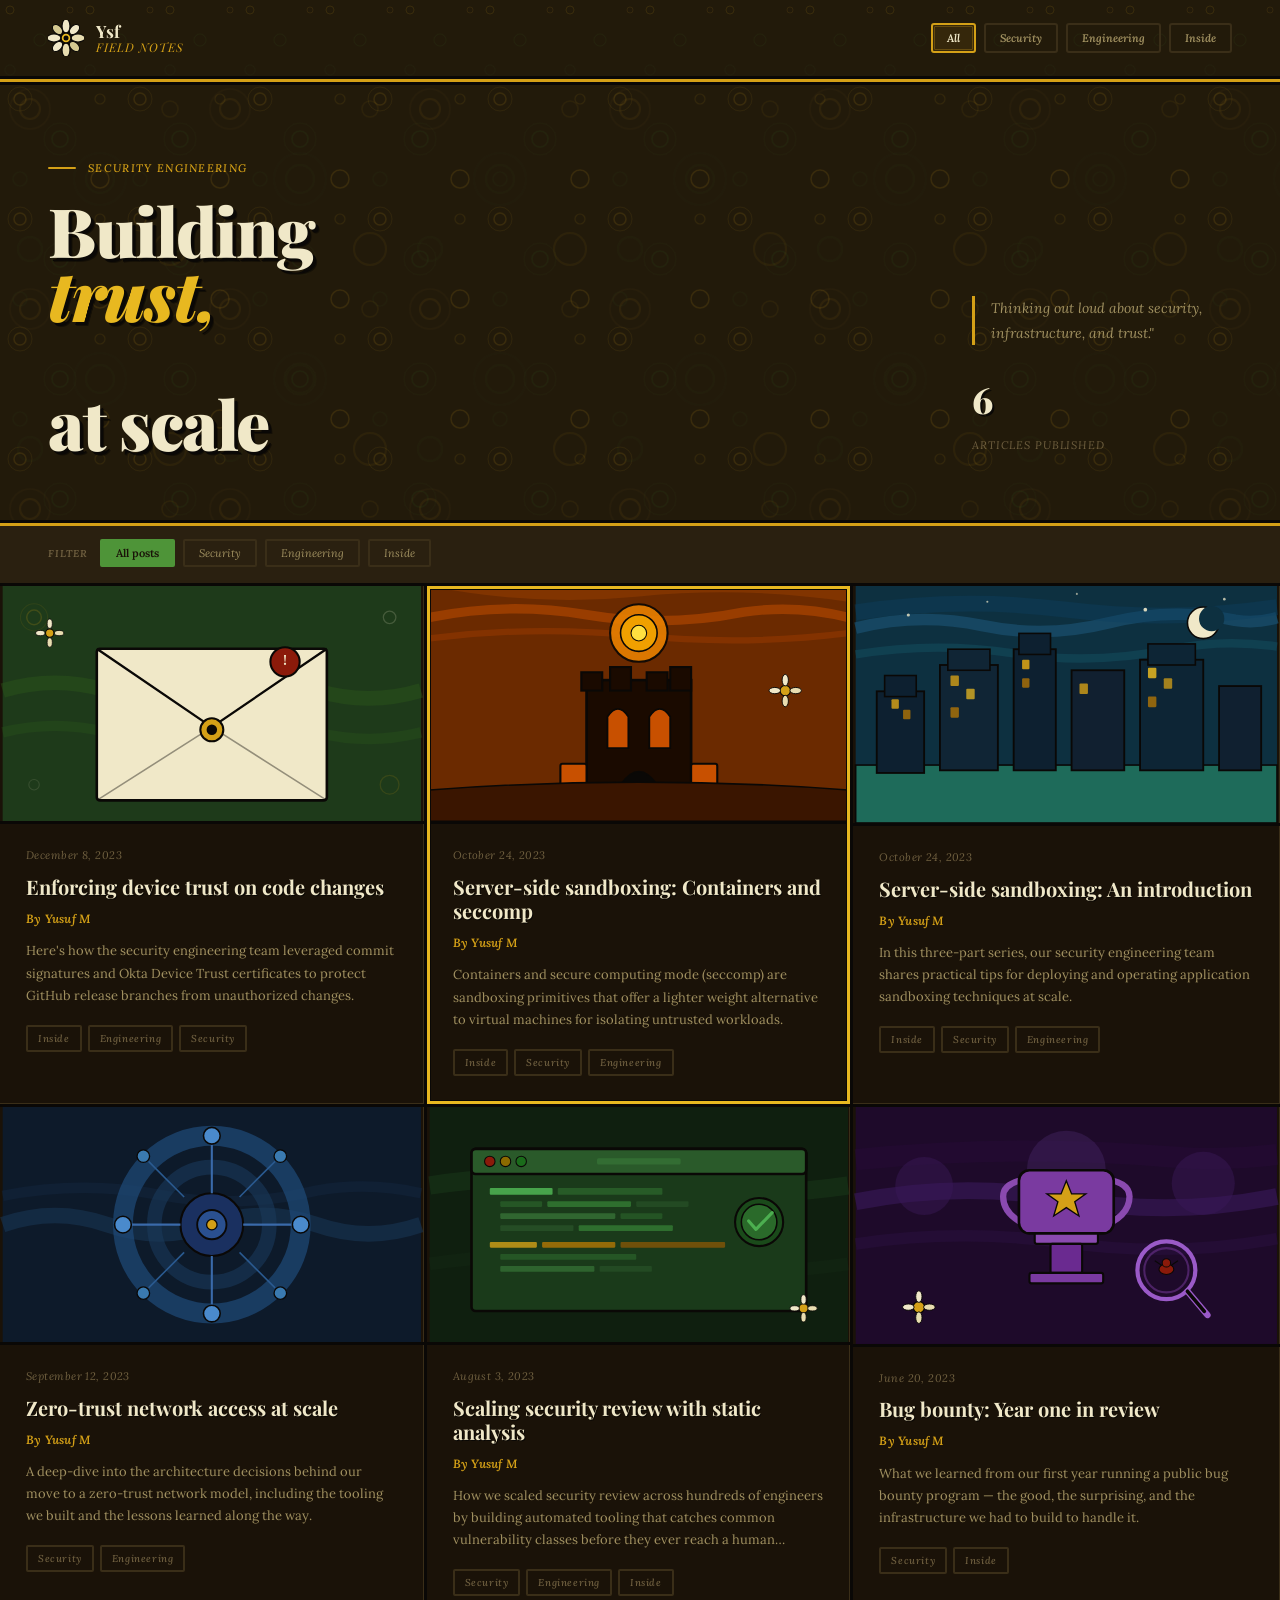
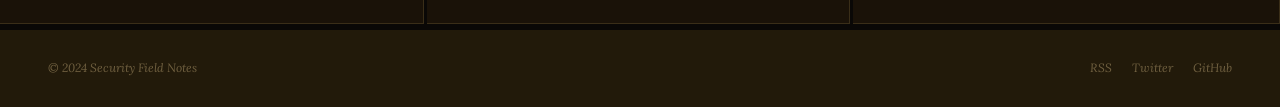
==== index.html @ 86dd39e4 "new design" ====
<!DOCTYPE html>
<html lang="en">
<head>
<meta charset="UTF-8">
<meta name="viewport" content="width=device-width, initial-scale=1.0">
<title>Security Blog</title>
<link rel="preconnect" href="https://fonts.googleapis.com">
<link rel="preconnect" href="https://fonts.gstatic.com" crossorigin>
<link href="https://fonts.googleapis.com/css2?family=Playfair+Display:ital,wght@0,400;0,700;0,900;1,400;1,700&family=Lora:ital,wght@0,400;0,500;0,600;1,400;1,500&display=swap" rel="stylesheet">
<style>
  *, *::before, *::after { box-sizing: border-box; margin: 0; padding: 0; }

  :root {
    --bg:        #1a1208;
    --bg2:       #221a0a;
    --bg3:       #2a2010;
    --gold:      #d4a017;
    --gold2:     #e8b820;
    --amber:     #c8820a;
    --green:     #2d5a1b;
    --green2:    #3d7a2b;
    --green3:    #4e9438;
    --teal:      #1e6b5a;
    --red:       #8b1a0a;
    --red2:      #b52a10;
    --cream:     #f0e8c8;
    --cream2:    #e8ddb0;
    --cream3:    #d4c890;
    --text:      #f0e8c8;
    --text-dim:  #a09060;
    --text-mute: #706040;
    --outline:   #0a0806;
    --border:    #3a2e18;
  }

  html { scroll-behavior: smooth; }

  body {
    background: var(--bg);
    color: var(--text);
    font-family: 'Lora', Georgia, serif;
    font-size: 15px;
    line-height: 1.7;
    min-height: 100vh;
    -webkit-font-smoothing: antialiased;
    /* Subtle canvas/impasto texture overlay */
    background-image:
      url("data:image/svg+xml,%3Csvg xmlns='http://www.w3.org/2000/svg' width='400' height='400'%3E%3Cfilter id='n'%3E%3CfeTurbulence type='fractalNoise' baseFrequency='0.75' numOctaves='4' stitchTiles='stitch'/%3E%3CfeColorMatrix type='saturate' values='0'/%3E%3C/filter%3E%3Crect width='400' height='400' filter='url(%23n)' opacity='0.04'/%3E%3C/svg%3E");
  }

  /* PAGE TRANSITIONS */
  .page { animation: emerge 0.5s cubic-bezier(0.22, 1, 0.36, 1) both; }
  @keyframes emerge {
    from { opacity: 0; transform: translateY(20px) scale(0.99); }
    to   { opacity: 1; transform: translateY(0) scale(1); }
  }

  /* SWIRL DECORATIVE SVG pattern — used as repeating bg in header/hero */
  .swirl-bg {
    background-color: var(--bg2);
    background-image: url("data:image/svg+xml,%3Csvg xmlns='http://www.w3.org/2000/svg' width='120' height='120'%3E%3Ccircle cx='20' cy='20' r='6' fill='none' stroke='%23d4a01722' stroke-width='1.5'/%3E%3Ccircle cx='20' cy='20' r='12' fill='none' stroke='%23d4a01715' stroke-width='1'/%3E%3Ccircle cx='60' cy='60' r='8' fill='none' stroke='%232d5a1b22' stroke-width='1.5'/%3E%3Ccircle cx='60' cy='60' r='16' fill='none' stroke='%232d5a1b15' stroke-width='1'/%3E%3Ccircle cx='100' cy='20' r='5' fill='none' stroke='%23d4a01718' stroke-width='1.2'/%3E%3Ccircle cx='20' cy='100' r='7' fill='none' stroke='%232d5a1b18' stroke-width='1.2'/%3E%3Ccircle cx='100' cy='100' r='9' fill='none' stroke='%23d4a01720' stroke-width='1.5'/%3E%3C/svg%3E");
  }

  /* ===== HEADER ===== */
  .site-header {
    display: flex;
    align-items: center;
    justify-content: space-between;
    padding: 20px 48px;
    border-bottom: 3px solid var(--outline);
    box-shadow: 0 3px 0 var(--gold), 0 6px 0 var(--outline);
    position: sticky;
    top: 0;
    z-index: 100;
    background: var(--bg2);
    background-image: url("data:image/svg+xml,%3Csvg xmlns='http://www.w3.org/2000/svg' width='80' height='80'%3E%3Ccircle cx='10' cy='10' r='4' fill='none' stroke='%23d4a01720' stroke-width='1'/%3E%3Ccircle cx='40' cy='40' r='6' fill='none' stroke='%232d5a1b20' stroke-width='1'/%3E%3Ccircle cx='70' cy='10' r='3' fill='none' stroke='%23d4a01718' stroke-width='1'/%3E%3Ccircle cx='10' cy='70' r='5' fill='none' stroke='%232d5a1b18' stroke-width='1'/%3E%3C/svg%3E");
  }

  .site-logo {
    display: flex;
    align-items: center;
    gap: 12px;
    cursor: pointer;
    text-decoration: none;
    color: var(--text);
  }

  .logo-bloom {
    width: 36px;
    height: 36px;
    flex-shrink: 0;
  }

  .logo-text {
    font-family: 'Playfair Display', serif;
    font-size: 17px;
    font-weight: 700;
    letter-spacing: 0.01em;
    line-height: 1.1;
    color: var(--cream);
  }

  .logo-text em {
    display: block;
    font-style: italic;
    font-weight: 400;
    font-size: 12px;
    color: var(--gold);
    letter-spacing: 0.08em;
    text-transform: uppercase;
  }

  .header-tags {
    display: flex;
    gap: 8px;
  }

  .header-tag {
    font-family: 'Lora', serif;
    font-size: 11px;
    font-weight: 600;
    font-style: italic;
    color: var(--text-dim);
    padding: 6px 14px;
    border: 2px solid var(--border);
    border-radius: 3px;
    cursor: pointer;
    transition: all 0.2s;
    background: none;
    position: relative;
  }

  .header-tag::after {
    content: '';
    position: absolute;
    inset: 1px;
    border: 1px solid transparent;
    border-radius: 1px;
    transition: border-color 0.2s;
  }

  .header-tag:hover, .header-tag.active {
    color: var(--cream);
    border-color: var(--gold);
    background: rgba(212,160,23,0.1);
  }

  .header-tag:hover::after, .header-tag.active::after {
    border-color: rgba(212,160,23,0.3);
  }

  /* ===== HERO ===== */
  .hero {
    padding: 80px 48px 64px;
    border-bottom: 3px solid var(--outline);
    box-shadow: 0 3px 0 var(--gold);
    display: flex;
    align-items: flex-end;
    justify-content: space-between;
    gap: 48px;
    position: relative;
    overflow: hidden;
  }

  /* Swirling background flowers */
  .hero::before {
    content: '';
    position: absolute;
    inset: 0;
    background-image: url("data:image/svg+xml,%3Csvg xmlns='http://www.w3.org/2000/svg' width='200' height='200'%3E%3Ccircle cx='30' cy='30' r='10' fill='none' stroke='%23d4a01712' stroke-width='2'/%3E%3Ccircle cx='30' cy='30' r='20' fill='none' stroke='%23d4a01708' stroke-width='1.5'/%3E%3Ccircle cx='100' cy='100' r='14' fill='none' stroke='%232d5a1b12' stroke-width='2'/%3E%3Ccircle cx='100' cy='100' r='26' fill='none' stroke='%232d5a1b08' stroke-width='1.5'/%3E%3Ccircle cx='170' cy='30' r='8' fill='none' stroke='%23d4a01710' stroke-width='1.5'/%3E%3Ccircle cx='30' cy='170' r='12' fill='none' stroke='%232d5a1b10' stroke-width='2'/%3E%3Ccircle cx='170' cy='170' r='16' fill='none' stroke='%23d4a01710' stroke-width='2'/%3E%3C/svg%3E");
    opacity: 1;
    pointer-events: none;
  }

  .hero-left { position: relative; z-index: 1; }

  .hero-eyebrow {
    font-family: 'Lora', serif;
    font-size: 11px;
    font-style: italic;
    font-weight: 500;
    letter-spacing: 0.12em;
    text-transform: uppercase;
    color: var(--gold);
    margin-bottom: 20px;
    display: flex;
    align-items: center;
    gap: 12px;
  }

  .hero-eyebrow::before {
    content: '';
    display: block;
    width: 28px;
    height: 2px;
    background: var(--gold);
    border-radius: 1px;
  }

  .hero-title {
    font-family: 'Playfair Display', serif;
    font-size: 68px;
    font-weight: 900;
    letter-spacing: -0.02em;
    line-height: 0.95;
    color: var(--cream);
    text-shadow: 3px 3px 0 var(--outline), 4px 4px 0 rgba(0,0,0,0.4);
  }

  .hero-title em {
    font-style: italic;
    color: var(--gold2);
    display: block;
  }

  .hero-right {
    max-width: 260px;
    flex-shrink: 0;
    position: relative;
    z-index: 1;
  }

  .hero-desc {
    font-family: 'Lora', serif;
    font-size: 14px;
    font-style: italic;
    color: var(--text-dim);
    line-height: 1.75;
    margin-bottom: 24px;
    border-left: 3px solid var(--gold);
    padding-left: 16px;
  }

  .hero-stat strong {
    font-family: 'Playfair Display', serif;
    color: var(--cream);
    font-size: 36px;
    font-weight: 900;
    display: block;
    letter-spacing: -0.02em;
    text-shadow: 2px 2px 0 var(--outline);
  }

  .hero-stat span {
    font-size: 11px;
    font-style: italic;
    letter-spacing: 0.08em;
    text-transform: uppercase;
    color: var(--text-mute);
  }

  /* ===== FILTER BAR ===== */
  .filter-bar {
    display: flex;
    align-items: center;
    gap: 8px;
    padding: 16px 48px;
    border-bottom: 3px solid var(--outline);
    box-shadow: 0 3px 0 var(--green);
    background: var(--bg3);
    overflow-x: auto;
  }

  .filter-label {
    font-size: 10px;
    font-style: italic;
    font-weight: 600;
    letter-spacing: 0.1em;
    text-transform: uppercase;
    color: var(--text-mute);
    margin-right: 4px;
    white-space: nowrap;
  }

  .filter-btn {
    font-family: 'Lora', serif;
    font-size: 11px;
    font-style: italic;
    color: var(--text-dim);
    padding: 5px 14px;
    border: 2px solid var(--border);
    border-radius: 2px;
    cursor: pointer;
    transition: all 0.2s;
    background: none;
    white-space: nowrap;
  }

  .filter-btn:hover { color: var(--cream); border-color: var(--green3); }
  .filter-btn.active { color: var(--bg); background: var(--green3); border-color: var(--green3); font-style: normal; font-weight: 600; }

  /* ===== BLOG GRID ===== */
  .blog-grid {
    display: grid;
    grid-template-columns: repeat(3, 1fr);
  }

  .blog-card {
    border-right: 3px solid var(--outline);
    border-bottom: 3px solid var(--outline);
    box-shadow: inset -1px 0 0 var(--border), inset 0 -1px 0 var(--border);
    cursor: pointer;
    transition: background 0.25s;
    position: relative;
    background: var(--bg);
  }

  .blog-card:nth-child(3n) { border-right: none; }
  .blog-card:hover { background: var(--bg3); }

  /* featured accent — warm amber/gold instead of orange */
  .blog-card.featured::after {
    content: '';
    position: absolute;
    inset: 0;
    border: 3px solid var(--gold2);
    box-shadow: 0 0 0 1px var(--outline), inset 0 0 0 1px var(--outline);
    pointer-events: none;
    z-index: 2;
  }

  .card-thumb {
    width: 100%;
    aspect-ratio: 16/9;
    overflow: hidden;
    border-bottom: 3px solid var(--outline);
  }

  .card-thumb svg {
    width: 100%;
    height: 100%;
    display: block;
    transition: transform 0.5s cubic-bezier(0.22,1,0.36,1);
  }

  .blog-card:hover .card-thumb svg { transform: scale(1.04); }

  .card-body { padding: 22px 26px 28px; }

  .card-date {
    font-size: 11px;
    font-style: italic;
    color: var(--text-mute);
    margin-bottom: 10px;
    letter-spacing: 0.04em;
  }

  .card-title {
    font-family: 'Playfair Display', serif;
    font-size: 20px;
    font-weight: 700;
    line-height: 1.2;
    color: var(--cream);
    margin-bottom: 10px;
    text-shadow: 1px 1px 0 var(--outline);
  }

  .card-author {
    font-size: 12px;
    font-style: italic;
    font-weight: 600;
    color: var(--gold);
    margin-bottom: 11px;
    letter-spacing: 0.02em;
  }

  .card-excerpt {
    font-size: 13px;
    color: var(--text-dim);
    line-height: 1.7;
    margin-bottom: 18px;
    display: -webkit-box;
    -webkit-line-clamp: 3;
    -webkit-box-orient: vertical;
    overflow: hidden;
  }

  .card-tags {
    display: flex;
    gap: 6px;
    flex-wrap: wrap;
  }

  .tag {
    font-family: 'Lora', serif;
    font-size: 10px;
    font-style: italic;
    font-weight: 500;
    letter-spacing: 0.06em;
    border: 2px solid var(--border);
    color: var(--text-mute);
    padding: 3px 10px;
    border-radius: 2px;
  }

  /* ===== ARTICLE PAGE ===== */
  .article-page {
    max-width: 740px;
    margin: 0 auto;
    padding: 64px 48px 120px;
  }

  .back-btn {
    display: inline-flex;
    align-items: center;
    gap: 8px;
    font-family: 'Lora', serif;
    font-size: 12px;
    font-style: italic;
    font-weight: 600;
    letter-spacing: 0.06em;
    color: var(--text-mute);
    cursor: pointer;
    margin-bottom: 52px;
    transition: color 0.15s;
    background: none;
    border: none;
    padding: 0;
  }

  .back-btn:hover { color: var(--gold); }

  .back-btn svg {
    width: 16px;
    height: 16px;
    transition: transform 0.15s;
  }

  .back-btn:hover svg { transform: translateX(-4px); }

  .article-eyebrow {
    display: flex;
    align-items: center;
    gap: 8px;
    margin-bottom: 24px;
  }

  .article-hero-thumb {
    width: 100%;
    border-radius: 2px;
    overflow: hidden;
    margin-bottom: 52px;
    aspect-ratio: 16/8;
    border: 3px solid var(--outline);
    box-shadow: 4px 4px 0 var(--outline), 6px 6px 0 rgba(0,0,0,0.3);
  }

  .article-hero-thumb svg {
    width: 100%;
    height: 100%;
    display: block;
  }

  .article-title {
    font-family: 'Playfair Display', serif;
    font-size: 50px;
    font-weight: 900;
    letter-spacing: -0.02em;
    line-height: 1.05;
    color: var(--cream);
    margin-bottom: 28px;
    text-shadow: 3px 3px 0 var(--outline);
  }

  .article-meta {
    display: flex;
    align-items: center;
    gap: 20px;
    padding: 20px 0;
    border-top: 3px solid var(--outline);
    border-bottom: 3px solid var(--outline);
    box-shadow: 0 -1px 0 var(--gold), 0 3px 0 var(--gold);
    margin-bottom: 52px;
  }

  .meta-author {
    display: flex;
    align-items: center;
    gap: 12px;
  }

  .author-avatar {
    width: 38px;
    height: 38px;
    border-radius: 2px;
    display: flex;
    align-items: center;
    justify-content: center;
    font-family: 'Playfair Display', serif;
    font-size: 13px;
    font-weight: 700;
    background: var(--green);
    color: var(--cream);
    border: 2px solid var(--outline);
    box-shadow: 2px 2px 0 var(--outline);
    flex-shrink: 0;
  }

  .author-name {
    font-family: 'Playfair Display', serif;
    font-size: 13px;
    font-weight: 700;
    color: var(--cream);
  }

  .author-role {
    font-size: 11px;
    font-style: italic;
    color: var(--text-mute);
  }

  .meta-sep {
    width: 2px;
    height: 32px;
    background: var(--border);
  }

  .meta-info {
    font-size: 11px;
    font-style: italic;
    color: var(--text-mute);
  }

  .meta-info strong {
    display: block;
    font-family: 'Playfair Display', serif;
    font-style: normal;
    color: var(--cream);
    font-size: 13px;
    font-weight: 700;
  }

  /* Article body */
  .article-body {
    color: var(--cream2);
    font-size: 16px;
    line-height: 1.85;
  }

  .article-body p { margin-bottom: 1.5em; }

  .article-body h2 {
    font-family: 'Playfair Display', serif;
    font-size: 26px;
    font-weight: 700;
    color: var(--cream);
    margin: 2.5em 0 0.8em;
    line-height: 1.2;
    text-shadow: 2px 2px 0 var(--outline);
  }

  .article-body h3 {
    font-family: 'Playfair Display', serif;
    font-size: 18px;
    font-weight: 700;
    color: var(--cream);
    margin: 2em 0 0.6em;
  }

  .article-body code {
    font-family: 'Courier New', monospace;
    font-size: 13px;
    background: var(--bg3);
    border: 2px solid var(--border);
    padding: 2px 7px;
    border-radius: 2px;
    color: var(--green3);
  }

  .article-body pre {
    background: var(--bg2);
    border: 3px solid var(--outline);
    box-shadow: 3px 3px 0 var(--outline);
    border-radius: 2px;
    padding: 22px 26px;
    overflow-x: auto;
    margin: 1.5em 0;
  }

  .article-body pre code {
    background: none;
    border: none;
    padding: 0;
    font-size: 13px;
    line-height: 1.7;
    color: var(--cream2);
  }

  .article-body blockquote {
    border-left: 4px solid var(--gold);
    padding: 4px 0 4px 22px;
    margin: 2em 0;
    color: var(--text-dim);
    font-style: italic;
    font-size: 19px;
    font-family: 'Playfair Display', serif;
    line-height: 1.5;
  }

  .article-body ul, .article-body ol {
    padding-left: 1.5em;
    margin-bottom: 1.5em;
  }

  .article-body li { margin-bottom: 0.5em; }
  .article-body a { color: var(--gold); text-decoration: none; }
  .article-body a:hover { text-decoration: underline; }

  .reading-time {
    font-size: 11px;
    font-style: italic;
    letter-spacing: 0.06em;
    color: var(--text-mute);
  }

  /* ===== MORE POSTS ===== */
  .more-posts {
    border-top: 3px solid var(--outline);
    box-shadow: 0 -1px 0 var(--green);
    padding: 64px 48px;
  }

  .more-posts-label {
    font-family: 'Playfair Display', serif;
    font-size: 12px;
    font-style: italic;
    letter-spacing: 0.1em;
    text-transform: uppercase;
    color: var(--text-mute);
    margin-bottom: 32px;
    display: flex;
    align-items: center;
    gap: 12px;
  }

  .more-posts-label::after {
    content: '';
    flex: 1;
    height: 2px;
    background: var(--border);
  }

  .more-grid {
    display: grid;
    grid-template-columns: repeat(3, 1fr);
  }

  /* ===== FOOTER ===== */
  .site-footer {
    border-top: 3px solid var(--outline);
    box-shadow: 0 -1px 0 var(--gold);
    padding: 28px 48px;
    display: flex;
    align-items: center;
    justify-content: space-between;
    background: var(--bg2);
  }

  .footer-copy {
    font-size: 12px;
    font-style: italic;
    color: var(--text-mute);
  }

  .footer-links { display: flex; gap: 20px; }

  .footer-links a {
    font-size: 12px;
    font-style: italic;
    color: var(--text-mute);
    text-decoration: none;
    transition: color 0.15s;
  }

  .footer-links a:hover { color: var(--gold); }

  /* Decorative divider flower */
  .bloom-divider {
    display: flex;
    justify-content: center;
    padding: 10px 0;
    opacity: 0.4;
  }
</style>
</head>
<body>

<!-- ===== HEADER ===== -->
<header class="site-header">
  <a class="site-logo" onclick="showListing()">
    <!-- Van Gogh-style bloom logo mark -->
    <svg class="logo-bloom" viewBox="0 0 36 36" xmlns="http://www.w3.org/2000/svg">
      <circle cx="18" cy="18" r="6" fill="#d4a017" stroke="#0a0806" stroke-width="1.5"/>
      <ellipse cx="18" cy="6" rx="4" ry="7" fill="#f0e8c8" stroke="#0a0806" stroke-width="1.2"/>
      <ellipse cx="18" cy="30" rx="4" ry="7" fill="#e8ddb0" stroke="#0a0806" stroke-width="1.2"/>
      <ellipse cx="6" cy="18" rx="7" ry="4" fill="#f0e8c8" stroke="#0a0806" stroke-width="1.2"/>
      <ellipse cx="30" cy="18" rx="7" ry="4" fill="#e8ddb0" stroke="#0a0806" stroke-width="1.2"/>
      <ellipse cx="9.5" cy="9.5" rx="4" ry="6" fill="#d4c890" stroke="#0a0806" stroke-width="1" transform="rotate(-45 9.5 9.5)"/>
      <ellipse cx="26.5" cy="9.5" rx="4" ry="6" fill="#f0e8c8" stroke="#0a0806" stroke-width="1" transform="rotate(45 26.5 9.5)"/>
      <ellipse cx="9.5" cy="26.5" rx="4" ry="6" fill="#f0e8c8" stroke="#0a0806" stroke-width="1" transform="rotate(45 9.5 26.5)"/>
      <ellipse cx="26.5" cy="26.5" rx="4" ry="6" fill="#d4c890" stroke="#0a0806" stroke-width="1" transform="rotate(-45 26.5 26.5)"/>
      <circle cx="18" cy="18" r="5" fill="#e8b820" stroke="#0a0806" stroke-width="1.5"/>
      <circle cx="18" cy="18" r="2.5" fill="#0a0806"/>
    </svg>
    <span class="logo-text">
      Ysf
      <em>Field Notes</em>
    </span>
  </a>
  <div class="header-tags">
    <button class="header-tag active" onclick="filterPosts('all', this)">All</button>
    <button class="header-tag" onclick="filterPosts('security', this)">Security</button>
    <button class="header-tag" onclick="filterPosts('engineering', this)">Engineering</button>
    <button class="header-tag" onclick="filterPosts('inside', this)">Inside</button>
  </div>
</header>

<!-- ===== LISTING PAGE ===== -->
<div id="listing-page" class="page">

  <section class="hero swirl-bg">
    <div class="hero-left">
      <p class="hero-eyebrow">Security Engineering</p>
      <h1 class="hero-title">Building<br><em>trust,</em><br>at scale</h1>
    </div>
    <div class="hero-right">
      <p class="hero-desc">Thinking out loud about security, infrastructure, and trust."</p>
      <div class="hero-stat">
        <strong id="post-count">6</strong>
        <span>Articles published</span>
      </div>
    </div>
  </section>

  <div class="filter-bar">
    <span class="filter-label">Filter</span>
    <button class="filter-btn active" onclick="filterPosts('all', this)">All posts</button>
    <button class="filter-btn" onclick="filterPosts('security', this)">Security</button>
    <button class="filter-btn" onclick="filterPosts('engineering', this)">Engineering</button>
    <button class="filter-btn" onclick="filterPosts('inside', this)">Inside</button>
  </div>

  <div class="blog-grid" id="blog-grid"></div>

  <footer class="site-footer">
    <span class="footer-copy">© 2024 Security Field Notes</span>
    <div class="footer-links">
      <a href="#">RSS</a>
      <a href="#">Twitter</a>
      <a href="#">GitHub</a>
    </div>
  </footer>

</div>

<!-- ===== ARTICLE PAGE ===== -->
<div id="article-page" style="display:none;"></div>

<script>
// Van Gogh–style SVG thumbs: thick outlines, swirling strokes, bold color
const thumbs = [
  // 1 — Enforcing device trust — envelope/mail theme, dark green + cream + gold
  `<svg viewBox="0 0 800 450" xmlns="http://www.w3.org/2000/svg">
    <rect width="800" height="450" fill="#1e3a1a"/>
    <!-- swirling bg dots pattern -->
    <circle cx="60" cy="60" r="14" fill="none" stroke="#d4a01730" stroke-width="3"/>
    <circle cx="60" cy="60" r="26" fill="none" stroke="#d4a01718" stroke-width="2"/>
    <circle cx="740" cy="60" r="12" fill="none" stroke="#f0e8c830" stroke-width="2.5"/>
    <circle cx="740" cy="380" r="18" fill="none" stroke="#d4a01725" stroke-width="2.5"/>
    <circle cx="60" cy="380" r="10" fill="none" stroke="#f0e8c820" stroke-width="2"/>
    <!-- wavy green bg strokes -->
    <path d="M0 200 Q100 170 200 200 Q300 230 400 200 Q500 170 600 200 Q700 230 800 200" stroke="#2d5a1b" stroke-width="28" fill="none" opacity="0.4"/>
    <path d="M0 280 Q100 255 200 280 Q300 305 400 280 Q500 255 600 280 Q700 305 800 280" stroke="#2d5a1b" stroke-width="20" fill="none" opacity="0.3"/>
    <!-- envelope body -->
    <rect x="180" y="120" width="440" height="290" rx="6" fill="#f0e8c8" stroke="#0a0806" stroke-width="5"/>
    <!-- envelope flap lines -->
    <path d="M180 120 L400 270 L620 120" stroke="#0a0806" stroke-width="4.5" fill="none"/>
    <path d="M180 410 L400 270 L620 410" stroke="#0a0806" stroke-width="3" fill="none" opacity="0.4"/>
    <!-- seal dot -->
    <circle cx="400" cy="275" r="22" fill="#d4a017" stroke="#0a0806" stroke-width="4"/>
    <circle cx="400" cy="275" r="10" fill="#0a0806"/>
    <!-- warning dot -->
    <circle cx="540" cy="145" r="28" fill="#8b1a0a" stroke="#0a0806" stroke-width="4"/>
    <text x="540" y="152" text-anchor="middle" fill="#f0e8c8" font-size="26" font-weight="900" font-family="Georgia">!</text>
    <!-- small bloom top-left -->
    <circle cx="90" cy="90" r="8" fill="#d4a017" stroke="#0a0806" stroke-width="2"/>
    <ellipse cx="90" cy="72" rx="5" ry="9" fill="#f0e8c8" stroke="#0a0806" stroke-width="1.5"/>
    <ellipse cx="90" cy="108" rx="5" ry="9" fill="#e8ddb0" stroke="#0a0806" stroke-width="1.5"/>
    <ellipse cx="72" cy="90" rx="9" ry="5" fill="#f0e8c8" stroke="#0a0806" stroke-width="1.5"/>
    <ellipse cx="108" cy="90" rx="9" ry="5" fill="#e8ddb0" stroke="#0a0806" stroke-width="1.5"/>
  </svg>`,

  // 2 — Containers & seccomp — tower/castle in orange warmth
  `<svg viewBox="0 0 800 450" xmlns="http://www.w3.org/2000/svg">
    <rect width="800" height="450" fill="#6b2a00"/>
    <!-- swirling sky -->
    <path d="M0 0 Q200 40 400 20 Q600 0 800 30 L800 0Z" fill="#8b3a00" opacity="0.7"/>
    <path d="M0 60 Q150 30 300 55 Q450 80 600 50 Q700 35 800 60" stroke="#c85000" stroke-width="18" fill="none" opacity="0.5"/>
    <path d="M0 100 Q200 75 400 95 Q600 115 800 90" stroke="#a84000" stroke-width="12" fill="none" opacity="0.4"/>
    <!-- warm sun/glow -->
    <circle cx="400" cy="90" r="55" fill="#e88000" stroke="#0a0806" stroke-width="4" opacity="0.9"/>
    <circle cx="400" cy="90" r="35" fill="#f0a000" stroke="#0a0806" stroke-width="3"/>
    <circle cx="400" cy="90" r="15" fill="#ffe040" stroke="#0a0806" stroke-width="2"/>
    <!-- castle tower -->
    <rect x="300" y="180" width="200" height="240" fill="#1a0a00" stroke="#0a0806" stroke-width="5"/>
    <!-- tower battlements -->
    <rect x="290" y="165" width="40" height="35" fill="#1a0a00" stroke="#0a0806" stroke-width="4"/>
    <rect x="345" y="155" width="40" height="45" fill="#1a0a00" stroke="#0a0806" stroke-width="4"/>
    <rect x="415" y="165" width="40" height="35" fill="#1a0a00" stroke="#0a0806" stroke-width="4"/>
    <rect x="460" y="155" width="40" height="45" fill="#1a0a00" stroke="#0a0806" stroke-width="4"/>
    <!-- arched windows -->
    <path d="M340 250 Q360 220 380 250 L380 310 L340 310Z" fill="#c85000" stroke="#0a0806" stroke-width="3.5"/>
    <path d="M420 250 Q440 220 460 250 L460 310 L420 310Z" fill="#c85000" stroke="#0a0806" stroke-width="3.5"/>
    <!-- central door arch -->
    <path d="M365 380 Q400 330 435 380 L435 420 L365 420Z" fill="#0a0806" stroke="#0a0806" stroke-width="3"/>
    <!-- legs / columns -->
    <rect x="250" y="340" width="50" height="80" rx="4" fill="#c85000" stroke="#0a0806" stroke-width="4"/>
    <rect x="500" y="340" width="50" height="80" rx="4" fill="#c85000" stroke="#0a0806" stroke-width="4"/>
    <!-- bottom ground sweep -->
    <path d="M0 390 Q400 360 800 390 L800 450 L0 450Z" fill="#3a1500" stroke="#0a0806" stroke-width="3"/>
    <!-- bloom decoration right -->
    <circle cx="680" cy="200" r="10" fill="#d4a017" stroke="#0a0806" stroke-width="2"/>
    <ellipse cx="680" cy="180" rx="6" ry="11" fill="#f0e8c8" stroke="#0a0806" stroke-width="1.8"/>
    <ellipse cx="680" cy="220" rx="6" ry="11" fill="#e8ddb0" stroke="#0a0806" stroke-width="1.8"/>
    <ellipse cx="660" cy="200" rx="11" ry="6" fill="#f0e8c8" stroke="#0a0806" stroke-width="1.8"/>
    <ellipse cx="700" cy="200" rx="11" ry="6" fill="#e8ddb0" stroke="#0a0806" stroke-width="1.8"/>
  </svg>`,

  // 3 — Sandboxing intro — blue/teal cityscape, swirling sky
  `<svg viewBox="0 0 800 450" xmlns="http://www.w3.org/2000/svg">
    <rect width="800" height="450" fill="#0d3040"/>
    <!-- swirling night sky strokes -->
    <path d="M0 80 Q120 50 240 75 Q360 100 480 70 Q600 40 720 65 Q760 72 800 60" stroke="#1a5070" stroke-width="22" fill="none" opacity="0.7"/>
    <path d="M0 130 Q150 105 300 128 Q450 151 600 120 Q700 100 800 115" stroke="#155060" stroke-width="16" fill="none" opacity="0.5"/>
    <path d="M0 50 Q200 20 400 45 Q600 70 800 40" stroke="#0d4060" stroke-width="30" fill="none" opacity="0.4"/>
    <!-- stars -->
    <circle cx="100" cy="55" r="3" fill="#f0e8c8" opacity="0.8"/>
    <circle cx="250" cy="30" r="2" fill="#f0e8c8" opacity="0.7"/>
    <circle cx="550" cy="45" r="3.5" fill="#f0e8c8" opacity="0.9"/>
    <circle cx="700" cy="25" r="2.5" fill="#f0e8c8" opacity="0.75"/>
    <circle cx="420" cy="15" r="2" fill="#f0e8c8" opacity="0.6"/>
    <!-- teal ground -->
    <rect x="0" y="340" width="800" height="110" fill="#1e6b5a" stroke="#0a0806" stroke-width="3"/>
    <!-- buildings silhouette -->
    <rect x="40" y="200" width="90" height="155" fill="#0d2030" stroke="#0a0806" stroke-width="3.5"/>
    <rect x="55" y="170" width="60" height="40" fill="#0d2030" stroke="#0a0806" stroke-width="3"/>
    <rect x="160" y="150" width="110" height="200" fill="#102535" stroke="#0a0806" stroke-width="3.5"/>
    <rect x="175" y="120" width="80" height="40" fill="#102535" stroke="#0a0806" stroke-width="3"/>
    <rect x="300" y="120" width="80" height="230" fill="#0d2030" stroke="#0a0806" stroke-width="3.5"/>
    <rect x="310" y="90" width="60" height="40" fill="#0d2030" stroke="#0a0806" stroke-width="3"/>
    <rect x="410" y="160" width="100" height="190" fill="#112030" stroke="#0a0806" stroke-width="3.5"/>
    <rect x="540" y="140" width="120" height="210" fill="#0d2535" stroke="#0a0806" stroke-width="3.5"/>
    <rect x="555" y="110" width="90" height="40" fill="#0d2535" stroke="#0a0806" stroke-width="3"/>
    <rect x="690" y="190" width="80" height="160" fill="#102030" stroke="#0a0806" stroke-width="3.5"/>
    <!-- lit windows -->
    <rect x="68" y="215" width="14" height="18" rx="2" fill="#d4a017" opacity="0.85"/>
    <rect x="90" y="235" width="14" height="18" rx="2" fill="#c88000" opacity="0.7"/>
    <rect x="180" y="170" width="16" height="20" rx="2" fill="#d4a017" opacity="0.8"/>
    <rect x="210" y="195" width="16" height="20" rx="2" fill="#e8b820" opacity="0.75"/>
    <rect x="180" y="230" width="16" height="20" rx="2" fill="#c88000" opacity="0.7"/>
    <rect x="316" y="140" width="14" height="18" rx="2" fill="#d4a017" opacity="0.9"/>
    <rect x="316" y="175" width="14" height="18" rx="2" fill="#c88000" opacity="0.7"/>
    <rect x="425" y="185" width="16" height="20" rx="2" fill="#d4a017" opacity="0.8"/>
    <rect x="555" y="155" width="16" height="20" rx="2" fill="#e8b820" opacity="0.85"/>
    <rect x="585" y="175" width="16" height="20" rx="2" fill="#d4a017" opacity="0.75"/>
    <rect x="555" y="210" width="16" height="20" rx="2" fill="#c88000" opacity="0.7"/>
    <!-- moon -->
    <circle cx="660" cy="70" r="30" fill="#f0e8c8" stroke="#0a0806" stroke-width="3"/>
    <circle cx="676" cy="62" r="24" fill="#0d3040"/>
  </svg>`,

  // 4 — Zero trust — concentric rings, dark blue + gold nodes
  `<svg viewBox="0 0 800 450" xmlns="http://www.w3.org/2000/svg">
    <rect width="800" height="450" fill="#0d1a2a"/>
    <!-- swirling strokes background -->
    <path d="M0 225 Q100 190 200 225 Q300 260 400 225 Q500 190 600 225 Q700 260 800 225" stroke="#1a3a5a" stroke-width="30" fill="none" opacity="0.5"/>
    <path d="M0 170 Q150 140 300 168 Q450 196 600 160 Q700 142 800 165" stroke="#152a44" stroke-width="20" fill="none" opacity="0.4"/>
    <!-- concentric rings -->
    <circle cx="400" cy="225" r="170" fill="none" stroke="#1e4a7a" stroke-width="38" opacity="0.7"/>
    <circle cx="400" cy="225" r="110" fill="none" stroke="#1a3a5a" stroke-width="28" opacity="0.6"/>
    <circle cx="400" cy="225" r="60" fill="#1a3060" stroke="#0a0806" stroke-width="4"/>
    <circle cx="400" cy="225" r="28" fill="#2a5090" stroke="#0a0806" stroke-width="3.5"/>
    <circle cx="400" cy="225" r="10" fill="#d4a017" stroke="#0a0806" stroke-width="2.5"/>
    <!-- spokes + nodes -->
    <line x1="400" y1="55" x2="400" y2="165" stroke="#3a6aaa" stroke-width="4"/>
    <line x1="400" y1="285" x2="400" y2="390" stroke="#3a6aaa" stroke-width="4"/>
    <line x1="230" y1="225" x2="340" y2="225" stroke="#3a6aaa" stroke-width="4"/>
    <line x1="460" y1="225" x2="570" y2="225" stroke="#3a6aaa" stroke-width="4"/>
    <line x1="279" y1="104" x2="347" y2="172" stroke="#2a5a90" stroke-width="3"/>
    <line x1="521" y1="104" x2="453" y2="172" stroke="#2a5a90" stroke-width="3"/>
    <line x1="279" y1="346" x2="347" y2="278" stroke="#2a5a90" stroke-width="3"/>
    <line x1="521" y1="346" x2="453" y2="278" stroke="#2a5a90" stroke-width="3"/>
    <!-- outer nodes -->
    <circle cx="400" cy="55" r="16" fill="#4a8acc" stroke="#0a0806" stroke-width="3"/>
    <circle cx="400" cy="395" r="16" fill="#4a8acc" stroke="#0a0806" stroke-width="3"/>
    <circle cx="230" cy="225" r="16" fill="#4a8acc" stroke="#0a0806" stroke-width="3"/>
    <circle cx="570" cy="225" r="16" fill="#4a8acc" stroke="#0a0806" stroke-width="3"/>
    <circle cx="269" cy="94" r="12" fill="#3a7ab0" stroke="#0a0806" stroke-width="2.5"/>
    <circle cx="531" cy="94" r="12" fill="#3a7ab0" stroke="#0a0806" stroke-width="2.5"/>
    <circle cx="269" cy="356" r="12" fill="#3a7ab0" stroke="#0a0806" stroke-width="2.5"/>
    <circle cx="531" cy="356" r="12" fill="#3a7ab0" stroke="#0a0806" stroke-width="2.5"/>
  </svg>`,

  // 5 — Static analysis — terminal/code, deep green
  `<svg viewBox="0 0 800 450" xmlns="http://www.w3.org/2000/svg">
    <rect width="800" height="450" fill="#0f1f0f"/>
    <!-- swirling background -->
    <path d="M0 150 Q200 120 400 150 Q600 180 800 150" stroke="#1a3a1a" stroke-width="35" fill="none" opacity="0.5"/>
    <path d="M0 300 Q200 270 400 300 Q600 330 800 300" stroke="#152a15" stroke-width="25" fill="none" opacity="0.4"/>
    <!-- terminal window -->
    <rect x="80" y="80" width="640" height="310" rx="8" fill="#1a3a1a" stroke="#0a0806" stroke-width="5"/>
    <rect x="80" y="80" width="640" height="48" rx="8" fill="#2a5a2a" stroke="#0a0806" stroke-width="5"/>
    <!-- traffic lights -->
    <circle cx="115" cy="104" r="10" fill="#8b1a0a" stroke="#0a0806" stroke-width="2"/>
    <circle cx="145" cy="104" r="10" fill="#8b6a00" stroke="#0a0806" stroke-width="2"/>
    <circle cx="175" cy="104" r="10" fill="#1a6b1a" stroke="#0a0806" stroke-width="2"/>
    <!-- title bar text lines -->
    <rect x="320" y="98" width="160" height="12" rx="3" fill="#3a7a3a" opacity="0.6"/>
    <!-- code lines -->
    <rect x="115" y="155" width="120" height="13" rx="2" fill="#4CAF50" opacity="0.9"/>
    <rect x="245" y="155" width="200" height="13" rx="2" fill="#2d6a2d" opacity="0.7"/>
    <rect x="135" y="180" width="80" height="11" rx="2" fill="#2d6a2d" opacity="0.6"/>
    <rect x="225" y="180" width="160" height="11" rx="2" fill="#3a8a3a" opacity="0.65"/>
    <rect x="395" y="180" width="100" height="11" rx="2" fill="#2d5a2d" opacity="0.5"/>
    <rect x="135" y="203" width="220" height="11" rx="2" fill="#3a7a3a" opacity="0.7"/>
    <rect x="365" y="203" width="80" height="11" rx="2" fill="#2d6a2d" opacity="0.55"/>
    <rect x="135" y="226" width="140" height="11" rx="2" fill="#2d5a2d" opacity="0.6"/>
    <rect x="285" y="226" width="180" height="11" rx="2" fill="#3a8a3a" opacity="0.65"/>
    <rect x="115" y="258" width="90" height="11" rx="2" fill="#d4a017" opacity="0.8"/>
    <rect x="215" y="258" width="140" height="11" rx="2" fill="#c88000" opacity="0.7"/>
    <rect x="365" y="258" width="200" height="11" rx="2" fill="#a86000" opacity="0.6"/>
    <rect x="135" y="281" width="260" height="11" rx="2" fill="#2d6a2d" opacity="0.6"/>
    <rect x="135" y="304" width="180" height="11" rx="2" fill="#3a7a3a" opacity="0.65"/>
    <rect x="325" y="304" width="100" height="11" rx="2" fill="#2d5a2d" opacity="0.5"/>
    <!-- checkmark badge -->
    <circle cx="630" cy="220" r="46" fill="#1a4a1a" stroke="#0a0806" stroke-width="4"/>
    <circle cx="630" cy="220" r="34" fill="#2a6a2a" stroke="#0a0806" stroke-width="3"/>
    <path d="M610 218 L624 234 L655 202" stroke="#4CAF50" stroke-width="6" fill="none" stroke-linecap="round" stroke-linejoin="round"/>
    <!-- bloom bottom right -->
    <circle cx="715" cy="385" r="9" fill="#d4a017" stroke="#0a0806" stroke-width="2"/>
    <ellipse cx="715" cy="368" rx="5" ry="9" fill="#f0e8c8" stroke="#0a0806" stroke-width="1.5"/>
    <ellipse cx="715" cy="402" rx="5" ry="9" fill="#e8ddb0" stroke="#0a0806" stroke-width="1.5"/>
    <ellipse cx="698" cy="385" rx="9" ry="5" fill="#f0e8c8" stroke="#0a0806" stroke-width="1.5"/>
    <ellipse cx="732" cy="385" rx="9" ry="5" fill="#e8ddb0" stroke="#0a0806" stroke-width="1.5"/>
  </svg>`,

  // 6 — Bug bounty — warm purple/violet, trophy/magnifier
  `<svg viewBox="0 0 800 450" xmlns="http://www.w3.org/2000/svg">
    <rect width="800" height="450" fill="#1e0a2a"/>
    <!-- swirling violet sky -->
    <path d="M0 180 Q200 140 400 175 Q600 210 800 170" stroke="#3a1a5a" stroke-width="32" fill="none" opacity="0.6"/>
    <path d="M0 260 Q200 230 400 258 Q600 286 800 250" stroke="#2a1040" stroke-width="22" fill="none" opacity="0.5"/>
    <path d="M0 100 Q300 70 600 95 Q700 103 800 90" stroke="#2a0a3a" stroke-width="40" fill="none" opacity="0.4"/>
    <!-- clouds/blooms bg -->
    <circle cx="130" cy="150" r="55" fill="#3a1a5a" opacity="0.45"/>
    <circle cx="400" cy="120" r="75" fill="#4a2a6a" opacity="0.4"/>
    <circle cx="660" cy="145" r="60" fill="#3a1a5a" opacity="0.45"/>
    <!-- trophy cup -->
    <rect x="340" y="230" width="120" height="30" rx="4" fill="#8a4ab0" stroke="#0a0806" stroke-width="4"/>
    <rect x="370" y="260" width="60" height="55" rx="3" fill="#6a2a90" stroke="#0a0806" stroke-width="4"/>
    <rect x="330" y="315" width="140" height="20" rx="4" fill="#7a3aa0" stroke="#0a0806" stroke-width="4"/>
    <path d="M340 230 Q280 210 280 170 Q280 140 340 135" stroke="#8a4ab0" stroke-width="12" fill="none" stroke-linecap="round"/>
    <path d="M460 230 Q520 210 520 170 Q520 140 460 135" stroke="#8a4ab0" stroke-width="12" fill="none" stroke-linecap="round"/>
    <rect x="310" y="120" width="180" height="120" rx="20" fill="#7a3aa0" stroke="#0a0806" stroke-width="5"/>
    <!-- star on trophy -->
    <polygon points="400,140 410,165 437,165 416,180 424,207 400,191 376,207 384,180 363,165 390,165" fill="#d4a017" stroke="#0a0806" stroke-width="2.5"/>
    <!-- magnifier -->
    <circle cx="590" cy="310" r="55" fill="none" stroke="#9a5ac8" stroke-width="8"/>
    <circle cx="590" cy="310" r="42" fill="none" stroke="#7a3aa0" stroke-width="4" opacity="0.5"/>
    <line x1="630" y1="350" x2="668" y2="395" stroke="#9a5ac8" stroke-width="12" stroke-linecap="round"/>
    <line x1="630" y1="350" x2="662" y2="388" stroke="#0a0806" stroke-width="7" stroke-linecap="round"/>
    <!-- small bug inside magnifier -->
    <ellipse cx="590" cy="308" rx="14" ry="10" fill="#8b1a0a" stroke="#0a0806" stroke-width="2"/>
    <circle cx="590" cy="296" r="8" fill="#8b1a0a" stroke="#0a0806" stroke-width="2"/>
    <line x1="580" y1="300" x2="568" y2="292" stroke="#0a0806" stroke-width="2"/>
    <line x1="600" y1="300" x2="612" y2="292" stroke="#0a0806" stroke-width="2"/>
    <!-- bloom top-left -->
    <circle cx="120" cy="380" r="11" fill="#d4a017" stroke="#0a0806" stroke-width="2.5"/>
    <ellipse cx="120" cy="360" rx="6" ry="11" fill="#f0e8c8" stroke="#0a0806" stroke-width="1.8"/>
    <ellipse cx="120" cy="400" rx="6" ry="11" fill="#e8ddb0" stroke="#0a0806" stroke-width="1.8"/>
    <ellipse cx="100" cy="380" rx="11" ry="6" fill="#f0e8c8" stroke="#0a0806" stroke-width="1.8"/>
    <ellipse cx="140" cy="380" rx="11" ry="6" fill="#e8ddb0" stroke="#0a0806" stroke-width="1.8"/>
  </svg>`
];

const posts = [
  {
    id: 1,
    title: "Enforcing device trust on code changes",
    date: "December 8, 2023",
    author: "Yusuf M",
    authorInitials: "YM",
    authorRole: "Security Engineer",
    tags: ["inside", "engineering", "security"],
    tagLabels: ["Inside", "Engineering", "Security"],
    excerpt: "Here's how the security engineering team leveraged commit signatures and Okta Device Trust certificates to protect GitHub release branches from unauthorized changes.",
    readTime: "8 min read",
    featured: false,
    thumb: thumbs[0],
    content: `
      <p>At our company, every code change that lands on a release branch must be trustworthy — not just from a code quality perspective, but from a device and identity perspective too. This post walks through how we built a system to enforce that trust at the commit level.</p>
      <h2>The problem with unsigned commits</h2>
      <p>By default, Git doesn't verify who actually authored a commit. Anyone with push access to a repository can set their git config to any name and email they want — including yours. For most development workflows, this isn't a concern. But on high-value branches like <code>main</code> and <code>release/*</code>, we need stronger guarantees.</p>
      <p>We wanted to ensure that every commit on a protected branch was:</p>
      <ul>
        <li>Made by a verified employee identity (not just a shared service account)</li>
        <li>Signed from a managed, trusted device</li>
        <li>Tamper-evident after the fact</li>
      </ul>
      <h2>Commit signatures with GPG</h2>
      <p>Git supports commit signing with GPG keys out of the box. When you run <code>git commit -S</code>, Git will sign the commit with your configured GPG key. GitHub renders a "Verified" badge on signed commits when the key is associated with your account.</p>
      <h2>Okta Device Trust as a signing root</h2>
      <p>The key insight was using Okta Device Trust certificates as the root of trust for commit signing. When a device enrolls in our MDM, Okta issues a device certificate. We wrote a small helper that verifies the cert, derives a per-developer GPG key cosigned by the device cert, and registers that key with GitHub automatically.</p>
      <pre><code>#!/bin/bash
security find-certificate -c "Okta Device Trust" \\
  -a /Library/Keychains/System.keychain > /dev/null 2>&1
if [ $? -ne 0 ]; then
  echo "ERROR: No valid device trust certificate found."
  exit 1
fi</code></pre>
      <h2>GitHub branch protection rules</h2>
      <p>With signing in place, we enabled branch protection rules on all release branches to require signed commits. GitHub will reject any push that contains unsigned commits, giving us a hard enforcement point even if a developer's local hooks are bypassed.</p>
      <blockquote>Enforce at the boundary, not just at the source. Local hooks can be skipped. Server-side rules cannot.</blockquote>
      <h2>What's next</h2>
      <p>We're currently exploring extending this to CI/CD pipeline steps, so that not just human commits but also automated commits from our release tooling carry the same device trust guarantees.</p>
    `
  },
  {
    id: 2,
    title: "Server-side sandboxing: Containers and seccomp",
    date: "October 24, 2023",
    author: "Yusuf M",
    authorInitials: "YM",
    authorRole: "Security Engineering",
    tags: ["inside", "security", "engineering"],
    tagLabels: ["Inside", "Security", "Engineering"],
    excerpt: "Containers and secure computing mode (seccomp) are sandboxing primitives that offer a lighter weight alternative to virtual machines for isolating untrusted workloads.",
    readTime: "11 min read",
    featured: true,
    thumb: thumbs[1],
    content: `
      <p>When you run untrusted code — whether it's user-submitted plugins, third-party integrations, or even your own services that handle hostile inputs — you need to think carefully about what that code can actually <em>do</em> on your system.</p>
      <h2>Why not just use VMs?</h2>
      <p>Virtual machines give you strong isolation but come with real costs: slow startup times, significant memory overhead, and operational complexity. For workloads that need to spin up and tear down rapidly, these costs are prohibitive.</p>
      <h2>Container isolation fundamentals</h2>
      <p>Linux containers combine kernel features working together: <strong>namespaces</strong> isolate the container's view of system resources, <strong>cgroups</strong> limit resource consumption, and <strong>capabilities</strong> restrict privileged operations.</p>
      <h2>Enter seccomp</h2>
      <p>Seccomp (secure computing mode) is a Linux kernel feature that lets you restrict which system calls a process can make.</p>
      <blockquote>Seccomp doesn't just reduce the attack surface — it redefines it. Instead of defending against exploitation of any syscall, you only need to worry about the small set you've explicitly permitted.</blockquote>
      <pre><code>{
  "defaultAction": "SCMP_ACT_ERRNO",
  "syscalls": [
    {
      "names": ["read", "write", "open", "close",
                "stat", "fstat", "mmap", "exit_group"],
      "action": "SCMP_ACT_ALLOW"
    }
  ]
}</code></pre>
      <h2>Defense in depth</h2>
      <p>Neither containers nor seccomp are silver bullets. The value comes from layering these controls: namespace isolation limits blast radius, capability dropping removes common privilege escalation vectors, and seccomp blocks kernel attack surface.</p>
    `
  },
  {
    id: 3,
    title: "Server-side sandboxing: An introduction",
    date: "October 24, 2023",
    author: "Yusuf M",
    authorInitials: "YM",
    authorRole: "Security Engineering",
    tags: ["inside", "security", "engineering"],
    tagLabels: ["Inside", "Security", "Engineering"],
    excerpt: "In this three-part series, our security engineering team shares practical tips for deploying and operating application sandboxing techniques at scale.",
    readTime: "6 min read",
    featured: false,
    thumb: thumbs[2],
    content: `
      <p>Sandboxing is one of those security techniques that sounds simple in theory — put untrusted code in a box — but turns out to be surprisingly nuanced in practice.</p>
      <h2>What are we protecting against?</h2>
      <p>Before choosing a sandboxing approach, it's worth being precise about your threat model. For us, the primary concerns were confused deputy attacks, lateral movement, and data exfiltration.</p>
      <h2>The sandboxing landscape</h2>
      <p>There's a spectrum of sandboxing approaches: seccomp + capabilities, Linux namespaces, gVisor, and Firecracker/VMs — roughly ordered by isolation strength and performance cost. We ended up using different points on this spectrum for different workloads.</p>
      <h2>Why this matters more than ever</h2>
      <p>Modern applications are increasingly polyglot and plugin-based. Whether it's a plugin running in a sandboxed iframe, a CI system executing user-submitted scripts, or an AI model executing generated code — the pattern of running untrusted code is everywhere.</p>
      <blockquote>The best sandbox is one you forget is there — invisible to developers until the day it actually matters.</blockquote>
    `
  },
  {
    id: 4,
    title: "Zero-trust network access at scale",
    date: "September 12, 2023",
    author: "Yusuf M",
    authorInitials: "YM",
    authorRole: "Infrastructure Security",
    tags: ["security", "engineering"],
    tagLabels: ["Security", "Engineering"],
    excerpt: "A deep-dive into the architecture decisions behind our move to a zero-trust network model, including the tooling we built and the lessons learned along the way.",
    readTime: "13 min read",
    featured: false,
    thumb: thumbs[3],
    content: `
      <p>Traditional network security assumed a hard perimeter: everything inside the network was trusted, everything outside was not. Zero-trust flips this model on its head.</p>
      <h2>Why we needed to change</h2>
      <p>Our old VPN-based model was showing its age. Developers complained about performance. The blast radius from a single compromised credential was enormous. As we moved more workloads to cloud environments, the concept of a "corporate network" had become increasingly theoretical.</p>
      <h2>The architecture we landed on</h2>
      <p>Our zero-trust implementation has three core pillars: identity-aware proxies, short-lived credentials via SPIFFE/SPIRE, and continuous device posture verification on every request.</p>
      <blockquote>Assume breach. Then build systems where a breach of one component doesn't automatically become a breach of everything.</blockquote>
      <h2>The hardest part: legacy services</h2>
      <p>New services were easy. The hard part was the long tail of legacy services that assumed they could talk to anything on the internal network without authentication. We built a compatibility shim that translated mTLS workload identity into Basic Auth credentials those services expected.</p>
      <h2>Measuring success</h2>
      <p>One year in, our mean time to detect lateral movement attempts dropped from days to minutes. Developer experience actually improved — the identity-aware proxy handles SSO transparently.</p>
    `
  },
  {
    id: 5,
    title: "Scaling security review with static analysis",
    date: "August 3, 2023",
    author: "Yusuf M",
    authorInitials: "YM",
    authorRole: "Application Security",
    tags: ["security", "engineering", "inside"],
    tagLabels: ["Security", "Engineering", "Inside"],
    excerpt: "How we scaled security review across hundreds of engineers by building automated tooling that catches common vulnerability classes before they ever reach a human reviewer.",
    readTime: "9 min read",
    featured: false,
    thumb: thumbs[4],
    content: `
      <p>When your engineering org is small, having a security person review every pull request is feasible. When you're at hundreds of engineers shipping code daily, it isn't.</p>
      <h2>The problem with manual review</h2>
      <p>Manual security review is slow, inconsistent, and doesn't scale. More importantly, it creates a bottleneck that incentivizes engineers to work around the process.</p>
      <h2>Choosing what to automate</h2>
      <p>We focused first on vulnerability classes with high precision and high prevalence: hardcoded credentials, unsafe deserialization patterns, known-vulnerable dependencies, and common cryptographic misuse.</p>
      <pre><code>rules:
  - id: no-raw-sql-interpolation
    patterns:
      - pattern: db.query("..." % ...)
      - pattern: db.query("..." + ...)
    message: "Use parameterized queries."
    severity: ERROR</code></pre>
      <blockquote>A security tool that developers learn to ignore is a liability, not an asset. Precision matters more than recall.</blockquote>
      <h2>Results</h2>
      <p>After 12 months, our automated tooling catches around 60% of the security issues that would have previously required manual review. Our security team now focuses on the harder, context-dependent issues that can't be automated.</p>
    `
  },
  {
    id: 6,
    title: "Bug bounty: Year one in review",
    date: "June 20, 2023",
    author: "Yusuf M",
    authorInitials: "YM",
    authorRole: "Security",
    tags: ["security", "inside"],
    tagLabels: ["Security", "Inside"],
    excerpt: "What we learned from our first year running a public bug bounty program — the good, the surprising, and the infrastructure we had to build to handle it.",
    readTime: "7 min read",
    featured: false,
    thumb: thumbs[5],
    content: `
      <p>One year ago, we launched our public bug bounty program. In our first year we received 847 reports. Of those, 312 were valid in-scope vulnerability reports, and we paid out $580,000 in bounties.</p>
      <h2>What surprised us</h2>
      <p>We expected most reports to be low-severity. We were wrong — a meaningful fraction were high or critical severity, finding real vulnerabilities our internal reviews had missed.</p>
      <blockquote>Bug bounty isn't just about finding vulnerabilities. It's about building a relationship with the security community.</blockquote>
      <h2>Triage at scale</h2>
      <p>Processing 847 reports a year requires a dedicated workflow. We built internal tooling to route reports by product area, deduplicate against our backlog, and track SLA compliance for initial response.</p>
      <h2>What we'd do differently</h2>
      <p>We'd define scope more precisely from day one. Vague scope language leads to arguments about whether something is in scope, which creates bad experiences on both sides.</p>
      <h2>Year two plans</h2>
      <p>We're expanding scope to internal tooling, increasing maximum payouts for critical vulnerabilities, and launching a live hacking event with our top researchers.</p>
    `
  }
];

function renderCards(postsToRender) {
  const grid = document.getElementById('blog-grid');
  grid.innerHTML = '';
  postsToRender.forEach((post, i) => {
    const card = document.createElement('div');
    card.className = 'blog-card' + (post.featured ? ' featured' : '');
    card.style.animationDelay = (i * 0.06) + 's';
    card.innerHTML = `
      <div class="card-thumb">${post.thumb}</div>
      <div class="card-body">
        <p class="card-date">${post.date}</p>
        <h2 class="card-title">${post.title}</h2>
        <p class="card-author">By ${post.author}</p>
        <p class="card-excerpt">${post.excerpt}</p>
        <div class="card-tags">
          ${post.tagLabels.map(t => `<span class="tag">${t}</span>`).join('')}
        </div>
      </div>
    `;
    card.addEventListener('click', () => showArticle(post));
    grid.appendChild(card);
  });
  document.getElementById('post-count').textContent = postsToRender.length;
}

function filterPosts(filter, btn) {
  document.querySelectorAll('.filter-btn, .header-tag').forEach(b => b.classList.remove('active'));
  document.querySelectorAll('.filter-btn, .header-tag').forEach(b => {
    const f = b.getAttribute('onclick')?.match(/filterPosts\('(\w+)'/)?.[1];
    if (f === filter) b.classList.add('active');
  });
  const filtered = filter === 'all' ? posts : posts.filter(p => p.tags.includes(filter));
  renderCards(filtered);
}

function showArticle(post) {
  document.getElementById('listing-page').style.display = 'none';
  const ap = document.getElementById('article-page');
  ap.style.display = 'block';
  const others = posts.filter(p => p.id !== post.id).slice(0, 3);

  ap.innerHTML = `
    <div class="page">
      <article class="article-page">
        <button class="back-btn" onclick="showListing()">
          <svg viewBox="0 0 16 16" fill="none" stroke="currentColor" stroke-width="1.8" stroke-linecap="round" stroke-linejoin="round">
            <path d="M10 3L5 8l5 5"/>
          </svg>
          All posts
        </button>

        <div class="article-eyebrow">
          ${post.tagLabels.map(t => `<span class="tag">${t}</span>`).join('')}
          <span class="reading-time">${post.readTime}</span>
        </div>

        <h1 class="article-title">${post.title}</h1>

        <div class="article-meta">
          <div class="meta-author">
            <div class="author-avatar">${post.authorInitials}</div>
            <div>
              <div class="author-name">${post.author}</div>
              <div class="author-role">${post.authorRole}</div>
            </div>
          </div>
          <div class="meta-sep"></div>
          <div class="meta-info">
            <strong>${post.date}</strong>
            Published
          </div>
          <div class="meta-sep"></div>
          <div class="meta-info">
            <strong>${post.readTime}</strong>
            Reading time
          </div>
        </div>

        <div class="article-hero-thumb">${post.thumb}</div>
        <div class="article-body">${post.content}</div>
      </article>

      <section class="more-posts">
        <p class="more-posts-label">More posts</p>
        <div class="blog-grid more-grid">
          ${others.map(p => `
            <div class="blog-card" onclick="showArticleById(${p.id})" style="cursor:pointer">
              <div class="card-thumb">${p.thumb}</div>
              <div class="card-body">
                <p class="card-date">${p.date}</p>
                <h2 class="card-title">${p.title}</h2>
                <p class="card-author">By ${p.author}</p>
                <p class="card-excerpt">${p.excerpt}</p>
                <div class="card-tags">
                  ${p.tagLabels.map(t => `<span class="tag">${t}</span>`).join('')}
                </div>
              </div>
            </div>
          `).join('')}
        </div>
      </section>

      <footer class="site-footer">
        <span class="footer-copy">© 2024 Security Field Notes</span>
        <div class="footer-links">
          <a href="#">RSS</a>
          <a href="#">Twitter</a>
          <a href="#">GitHub</a>
        </div>
      </footer>
    </div>
  `;
  window.scrollTo({ top: 0, behavior: 'smooth' });
}

function showArticleById(id) {
  const post = posts.find(p => p.id === id);
  if (post) showArticle(post);
}

function showListing() {
  document.getElementById('article-page').style.display = 'none';
  const lp = document.getElementById('listing-page');
  lp.style.display = 'block';
  lp.classList.remove('page');
  void lp.offsetWidth;
  lp.classList.add('page');
  window.scrollTo({ top: 0, behavior: 'smooth' });
}

renderCards(posts);
</script>
</body>
</html>
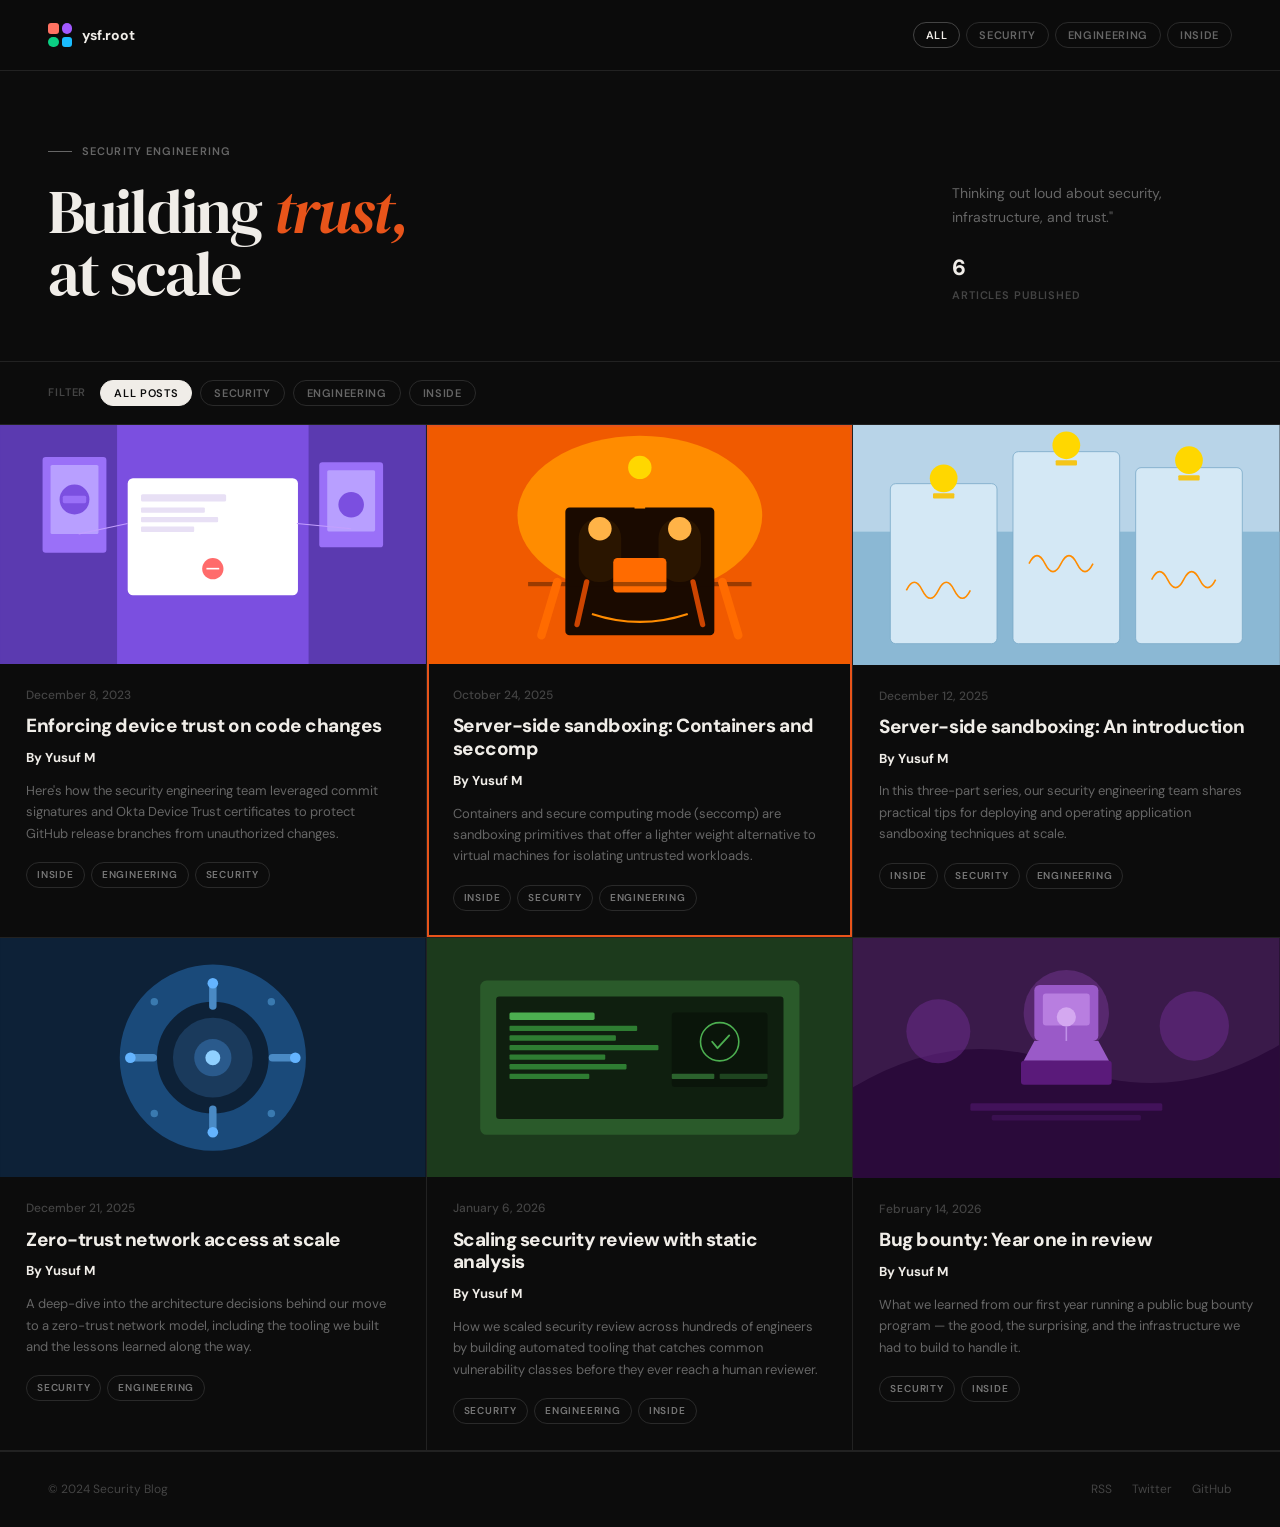
==== commit f1337fd8: "new design" ====
--- a/index.html
+++ b/index.html
@@ -6,706 +6,611 @@
 <title>Security Blog</title>
 <link rel="preconnect" href="https://fonts.googleapis.com">
 <link rel="preconnect" href="https://fonts.gstatic.com" crossorigin>
-<link href="https://fonts.googleapis.com/css2?family=Playfair+Display:ital,wght@0,400;0,700;0,900;1,400;1,700&family=Lora:ital,wght@0,400;0,500;0,600;1,400;1,500&display=swap" rel="stylesheet">
+<link href="https://fonts.googleapis.com/css2?family=DM+Sans:ital,opsz,wght@0,9..40,300;0,9..40,400;0,9..40,500;0,9..40,700;0,9..40,800;1,9..40,400&family=DM+Serif+Display:ital@0;1&display=swap" rel="stylesheet">
 <style>
   *, *::before, *::after { box-sizing: border-box; margin: 0; padding: 0; }
-
+ 
   :root {
-    --bg:        #1a1208;
-    --bg2:       #221a0a;
-    --bg3:       #2a2010;
-    --gold:      #d4a017;
-    --gold2:     #e8b820;
-    --amber:     #c8820a;
-    --green:     #2d5a1b;
-    --green2:    #3d7a2b;
-    --green3:    #4e9438;
-    --teal:      #1e6b5a;
-    --red:       #8b1a0a;
-    --red2:      #b52a10;
-    --cream:     #f0e8c8;
-    --cream2:    #e8ddb0;
-    --cream3:    #d4c890;
-    --text:      #f0e8c8;
-    --text-dim:  #a09060;
-    --text-mute: #706040;
-    --outline:   #0a0806;
-    --border:    #3a2e18;
-  }
-
+    --bg: #0c0c0c;
+    --bg-card: #111111;
+    --bg-hover: #161616;
+    --border: #222222;
+    --border-light: #1a1a1a;
+    --text: #f0ede8;
+    --text-muted: #666;
+    --text-dim: #444;
+    --accent: #e8541a;
+    --accent-hover: #ff6b30;
+    --tag-border: #2a2a2a;
+    --tag-text: #777;
+  }
+ 
   html { scroll-behavior: smooth; }
-
+ 
   body {
     background: var(--bg);
     color: var(--text);
-    font-family: 'Lora', Georgia, serif;
+    font-family: 'DM Sans', sans-serif;
     font-size: 15px;
-    line-height: 1.7;
+    line-height: 1.6;
     min-height: 100vh;
     -webkit-font-smoothing: antialiased;
-    /* Subtle canvas/impasto texture overlay */
-    background-image:
-      url("data:image/svg+xml,%3Csvg xmlns='http://www.w3.org/2000/svg' width='400' height='400'%3E%3Cfilter id='n'%3E%3CfeTurbulence type='fractalNoise' baseFrequency='0.75' numOctaves='4' stitchTiles='stitch'/%3E%3CfeColorMatrix type='saturate' values='0'/%3E%3C/filter%3E%3Crect width='400' height='400' filter='url(%23n)' opacity='0.04'/%3E%3C/svg%3E");
-  }
-
+  }
+ 
   /* PAGE TRANSITIONS */
-  .page { animation: emerge 0.5s cubic-bezier(0.22, 1, 0.36, 1) both; }
-  @keyframes emerge {
-    from { opacity: 0; transform: translateY(20px) scale(0.99); }
-    to   { opacity: 1; transform: translateY(0) scale(1); }
-  }
-
-  /* SWIRL DECORATIVE SVG pattern — used as repeating bg in header/hero */
-  .swirl-bg {
-    background-color: var(--bg2);
-    background-image: url("data:image/svg+xml,%3Csvg xmlns='http://www.w3.org/2000/svg' width='120' height='120'%3E%3Ccircle cx='20' cy='20' r='6' fill='none' stroke='%23d4a01722' stroke-width='1.5'/%3E%3Ccircle cx='20' cy='20' r='12' fill='none' stroke='%23d4a01715' stroke-width='1'/%3E%3Ccircle cx='60' cy='60' r='8' fill='none' stroke='%232d5a1b22' stroke-width='1.5'/%3E%3Ccircle cx='60' cy='60' r='16' fill='none' stroke='%232d5a1b15' stroke-width='1'/%3E%3Ccircle cx='100' cy='20' r='5' fill='none' stroke='%23d4a01718' stroke-width='1.2'/%3E%3Ccircle cx='20' cy='100' r='7' fill='none' stroke='%232d5a1b18' stroke-width='1.2'/%3E%3Ccircle cx='100' cy='100' r='9' fill='none' stroke='%23d4a01720' stroke-width='1.5'/%3E%3C/svg%3E");
-  }
-
-  /* ===== HEADER ===== */
+  .page {
+    animation: fadeUp 0.35s ease both;
+  }
+  @keyframes fadeUp {
+    from { opacity: 0; transform: translateY(14px); }
+    to { opacity: 1; transform: translateY(0); }
+  }
+ 
+  /* HEADER */
   .site-header {
     display: flex;
     align-items: center;
     justify-content: space-between;
-    padding: 20px 48px;
-    border-bottom: 3px solid var(--outline);
-    box-shadow: 0 3px 0 var(--gold), 0 6px 0 var(--outline);
+    padding: 22px 48px;
+    border-bottom: 1px solid var(--border);
     position: sticky;
     top: 0;
+    background: rgba(12,12,12,0.92);
+    backdrop-filter: blur(12px);
     z-index: 100;
-    background: var(--bg2);
-    background-image: url("data:image/svg+xml,%3Csvg xmlns='http://www.w3.org/2000/svg' width='80' height='80'%3E%3Ccircle cx='10' cy='10' r='4' fill='none' stroke='%23d4a01720' stroke-width='1'/%3E%3Ccircle cx='40' cy='40' r='6' fill='none' stroke='%232d5a1b20' stroke-width='1'/%3E%3Ccircle cx='70' cy='10' r='3' fill='none' stroke='%23d4a01718' stroke-width='1'/%3E%3Ccircle cx='10' cy='70' r='5' fill='none' stroke='%232d5a1b18' stroke-width='1'/%3E%3C/svg%3E");
-  }
-
+  }
+ 
   .site-logo {
     display: flex;
     align-items: center;
-    gap: 12px;
+    gap: 10px;
     cursor: pointer;
     text-decoration: none;
     color: var(--text);
   }
-
-  .logo-bloom {
-    width: 36px;
-    height: 36px;
-    flex-shrink: 0;
-  }
-
+ 
+  .logo-mark {
+    display: grid;
+    grid-template-columns: 1fr 1fr;
+    gap: 3px;
+    width: 24px;
+    height: 24px;
+  }
+ 
+  .logo-mark span {
+    border-radius: 2px;
+    display: block;
+  }
+  .logo-mark span:nth-child(1) { background: #FF7262; border-radius: 3px 3px 3px 3px; }
+  .logo-mark span:nth-child(2) { background: #A259FF; border-radius: 50%; }
+  .logo-mark span:nth-child(3) { background: #0ACF83; border-radius: 50%; }
+  .logo-mark span:nth-child(4) { background: #1ABCFE; border-radius: 3px; }
+ 
   .logo-text {
-    font-family: 'Playfair Display', serif;
-    font-size: 17px;
+    font-size: 14px;
     font-weight: 700;
-    letter-spacing: 0.01em;
-    line-height: 1.1;
-    color: var(--cream);
-  }
-
+    letter-spacing: -0.01em;
+  }
   .logo-text em {
-    display: block;
-    font-style: italic;
+    font-style: normal;
+    color: var(--text-muted);
     font-weight: 400;
-    font-size: 12px;
-    color: var(--gold);
-    letter-spacing: 0.08em;
-    text-transform: uppercase;
-  }
-
+    margin-left: 4px;
+  }
+ 
   .header-tags {
     display: flex;
-    gap: 8px;
-  }
-
+    gap: 6px;
+  }
+ 
   .header-tag {
-    font-family: 'Lora', serif;
     font-size: 11px;
     font-weight: 600;
-    font-style: italic;
-    color: var(--text-dim);
-    padding: 6px 14px;
-    border: 2px solid var(--border);
-    border-radius: 3px;
+    letter-spacing: 0.06em;
+    text-transform: uppercase;
+    color: var(--text-muted);
+    padding: 5px 12px;
+    border: 1px solid var(--tag-border);
+    border-radius: 100px;
     cursor: pointer;
-    transition: all 0.2s;
+    transition: color 0.15s, border-color 0.15s;
     background: none;
-    position: relative;
-  }
-
-  .header-tag::after {
-    content: '';
-    position: absolute;
-    inset: 1px;
-    border: 1px solid transparent;
-    border-radius: 1px;
-    transition: border-color 0.2s;
-  }
-
+    font-family: inherit;
+  }
+ 
   .header-tag:hover, .header-tag.active {
-    color: var(--cream);
-    border-color: var(--gold);
-    background: rgba(212,160,23,0.1);
-  }
-
-  .header-tag:hover::after, .header-tag.active::after {
-    border-color: rgba(212,160,23,0.3);
-  }
-
-  /* ===== HERO ===== */
+    color: var(--text);
+    border-color: #444;
+  }
+ 
+  /* HERO SECTION */
   .hero {
-    padding: 80px 48px 64px;
-    border-bottom: 3px solid var(--outline);
-    box-shadow: 0 3px 0 var(--gold);
+    padding: 72px 48px 56px;
+    border-bottom: 1px solid var(--border);
     display: flex;
     align-items: flex-end;
     justify-content: space-between;
     gap: 48px;
-    position: relative;
-    overflow: hidden;
-  }
-
-  /* Swirling background flowers */
-  .hero::before {
-    content: '';
-    position: absolute;
-    inset: 0;
-    background-image: url("data:image/svg+xml,%3Csvg xmlns='http://www.w3.org/2000/svg' width='200' height='200'%3E%3Ccircle cx='30' cy='30' r='10' fill='none' stroke='%23d4a01712' stroke-width='2'/%3E%3Ccircle cx='30' cy='30' r='20' fill='none' stroke='%23d4a01708' stroke-width='1.5'/%3E%3Ccircle cx='100' cy='100' r='14' fill='none' stroke='%232d5a1b12' stroke-width='2'/%3E%3Ccircle cx='100' cy='100' r='26' fill='none' stroke='%232d5a1b08' stroke-width='1.5'/%3E%3Ccircle cx='170' cy='30' r='8' fill='none' stroke='%23d4a01710' stroke-width='1.5'/%3E%3Ccircle cx='30' cy='170' r='12' fill='none' stroke='%232d5a1b10' stroke-width='2'/%3E%3Ccircle cx='170' cy='170' r='16' fill='none' stroke='%23d4a01710' stroke-width='2'/%3E%3C/svg%3E");
-    opacity: 1;
-    pointer-events: none;
-  }
-
-  .hero-left { position: relative; z-index: 1; }
-
+  }
+ 
+  .hero-left {}
+ 
   .hero-eyebrow {
-    font-family: 'Lora', serif;
     font-size: 11px;
-    font-style: italic;
-    font-weight: 500;
-    letter-spacing: 0.12em;
+    font-weight: 600;
+    letter-spacing: 0.1em;
     text-transform: uppercase;
-    color: var(--gold);
+    color: var(--text-muted);
     margin-bottom: 20px;
     display: flex;
     align-items: center;
-    gap: 12px;
-  }
-
+    gap: 10px;
+  }
+ 
   .hero-eyebrow::before {
     content: '';
     display: block;
-    width: 28px;
-    height: 2px;
-    background: var(--gold);
-    border-radius: 1px;
-  }
-
+    width: 24px;
+    height: 1px;
+    background: var(--text-muted);
+  }
+ 
   .hero-title {
-    font-family: 'Playfair Display', serif;
-    font-size: 68px;
-    font-weight: 900;
-    letter-spacing: -0.02em;
-    line-height: 0.95;
-    color: var(--cream);
-    text-shadow: 3px 3px 0 var(--outline), 4px 4px 0 rgba(0,0,0,0.4);
-  }
-
+    font-family: 'DM Serif Display', serif;
+    font-size: 62px;
+    font-weight: 400;
+    letter-spacing: -0.03em;
+    line-height: 1.0;
+    max-width: 520px;
+    color: var(--text);
+  }
+ 
   .hero-title em {
     font-style: italic;
-    color: var(--gold2);
-    display: block;
-  }
-
+    color: var(--accent);
+  }
+ 
   .hero-right {
-    max-width: 260px;
+    max-width: 280px;
     flex-shrink: 0;
-    position: relative;
-    z-index: 1;
-  }
-
+  }
+ 
   .hero-desc {
-    font-family: 'Lora', serif;
     font-size: 14px;
-    font-style: italic;
+    color: var(--text-muted);
+    line-height: 1.7;
+    margin-bottom: 20px;
+  }
+ 
+  .hero-stat {
+    font-size: 11px;
+    font-weight: 600;
+    letter-spacing: 0.08em;
+    text-transform: uppercase;
     color: var(--text-dim);
-    line-height: 1.75;
-    margin-bottom: 24px;
-    border-left: 3px solid var(--gold);
-    padding-left: 16px;
-  }
-
+  }
+ 
   .hero-stat strong {
-    font-family: 'Playfair Display', serif;
-    color: var(--cream);
-    font-size: 36px;
-    font-weight: 900;
+    color: var(--text);
+    font-size: 22px;
+    font-weight: 800;
     display: block;
     letter-spacing: -0.02em;
-    text-shadow: 2px 2px 0 var(--outline);
-  }
-
-  .hero-stat span {
+    margin-bottom: 2px;
+  }
+ 
+  /* FILTER BAR */
+  .filter-bar {
+    display: flex;
+    align-items: center;
+    gap: 8px;
+    padding: 18px 48px;
+    border-bottom: 1px solid var(--border);
+    overflow-x: auto;
+  }
+ 
+  .filter-label {
     font-size: 11px;
-    font-style: italic;
+    font-weight: 600;
     letter-spacing: 0.08em;
     text-transform: uppercase;
-    color: var(--text-mute);
-  }
-
-  /* ===== FILTER BAR ===== */
-  .filter-bar {
-    display: flex;
-    align-items: center;
-    gap: 8px;
-    padding: 16px 48px;
-    border-bottom: 3px solid var(--outline);
-    box-shadow: 0 3px 0 var(--green);
-    background: var(--bg3);
-    overflow-x: auto;
-  }
-
-  .filter-label {
-    font-size: 10px;
-    font-style: italic;
+    color: var(--text-dim);
+    margin-right: 6px;
+    white-space: nowrap;
+  }
+ 
+  .filter-btn {
+    font-size: 11px;
     font-weight: 600;
-    letter-spacing: 0.1em;
+    letter-spacing: 0.06em;
     text-transform: uppercase;
-    color: var(--text-mute);
-    margin-right: 4px;
+    color: var(--text-muted);
+    padding: 5px 13px;
+    border: 1px solid var(--tag-border);
+    border-radius: 100px;
+    cursor: pointer;
+    transition: all 0.15s;
+    background: none;
+    font-family: inherit;
     white-space: nowrap;
   }
-
-  .filter-btn {
-    font-family: 'Lora', serif;
-    font-size: 11px;
-    font-style: italic;
-    color: var(--text-dim);
-    padding: 5px 14px;
-    border: 2px solid var(--border);
-    border-radius: 2px;
-    cursor: pointer;
-    transition: all 0.2s;
-    background: none;
-    white-space: nowrap;
-  }
-
-  .filter-btn:hover { color: var(--cream); border-color: var(--green3); }
-  .filter-btn.active { color: var(--bg); background: var(--green3); border-color: var(--green3); font-style: normal; font-weight: 600; }
-
-  /* ===== BLOG GRID ===== */
+ 
+  .filter-btn:hover { color: var(--text); border-color: #444; }
+  .filter-btn.active { color: var(--bg); background: var(--text); border-color: var(--text); }
+ 
+  /* BLOG GRID */
   .blog-grid {
     display: grid;
     grid-template-columns: repeat(3, 1fr);
   }
-
+ 
   .blog-card {
-    border-right: 3px solid var(--outline);
-    border-bottom: 3px solid var(--outline);
-    box-shadow: inset -1px 0 0 var(--border), inset 0 -1px 0 var(--border);
+    border-right: 1px solid var(--border);
+    border-bottom: 1px solid var(--border);
     cursor: pointer;
-    transition: background 0.25s;
+    transition: background 0.2s;
     position: relative;
-    background: var(--bg);
-  }
-
+  }
+ 
   .blog-card:nth-child(3n) { border-right: none; }
-  .blog-card:hover { background: var(--bg3); }
-
-  /* featured accent — warm amber/gold instead of orange */
+ 
+  .blog-card:hover { background: var(--bg-hover); }
+ 
   .blog-card.featured::after {
     content: '';
     position: absolute;
     inset: 0;
-    border: 3px solid var(--gold2);
-    box-shadow: 0 0 0 1px var(--outline), inset 0 0 0 1px var(--outline);
+    border: 2px solid var(--accent);
     pointer-events: none;
-    z-index: 2;
-  }
-
+  }
+ 
   .card-thumb {
     width: 100%;
     aspect-ratio: 16/9;
     overflow: hidden;
-    border-bottom: 3px solid var(--outline);
-  }
-
+  }
+ 
   .card-thumb svg {
     width: 100%;
     height: 100%;
     display: block;
-    transition: transform 0.5s cubic-bezier(0.22,1,0.36,1);
-  }
-
-  .blog-card:hover .card-thumb svg { transform: scale(1.04); }
-
-  .card-body { padding: 22px 26px 28px; }
-
+    transition: transform 0.4s ease;
+  }
+ 
+  .blog-card:hover .card-thumb svg {
+    transform: scale(1.03);
+  }
+ 
+  .card-body {
+    padding: 22px 26px 26px;
+  }
+ 
   .card-date {
-    font-size: 11px;
-    font-style: italic;
-    color: var(--text-mute);
+    font-size: 12px;
+    color: var(--text-dim);
+    font-weight: 500;
     margin-bottom: 10px;
-    letter-spacing: 0.04em;
-  }
-
+  }
+ 
   .card-title {
-    font-family: 'Playfair Display', serif;
-    font-size: 20px;
+    font-family: 'DM Sans', sans-serif;
+    font-size: 19px;
+    font-weight: 800;
+    letter-spacing: -0.025em;
+    line-height: 1.2;
+    color: var(--text);
+    margin-bottom: 10px;
+  }
+ 
+  .card-author {
+    font-size: 13px;
     font-weight: 700;
-    line-height: 1.2;
-    color: var(--cream);
-    margin-bottom: 10px;
-    text-shadow: 1px 1px 0 var(--outline);
-  }
-
-  .card-author {
-    font-size: 12px;
-    font-style: italic;
-    font-weight: 600;
-    color: var(--gold);
+    color: var(--text);
     margin-bottom: 11px;
-    letter-spacing: 0.02em;
-  }
-
+  }
+ 
   .card-excerpt {
     font-size: 13px;
-    color: var(--text-dim);
-    line-height: 1.7;
+    color: var(--text-muted);
+    line-height: 1.65;
     margin-bottom: 18px;
     display: -webkit-box;
     -webkit-line-clamp: 3;
     -webkit-box-orient: vertical;
     overflow: hidden;
   }
-
+ 
   .card-tags {
     display: flex;
     gap: 6px;
     flex-wrap: wrap;
-  }
-
+    align-items: center;
+  }
+ 
   .tag {
-    font-family: 'Lora', serif;
     font-size: 10px;
-    font-style: italic;
-    font-weight: 500;
-    letter-spacing: 0.06em;
-    border: 2px solid var(--border);
-    color: var(--text-mute);
-    padding: 3px 10px;
-    border-radius: 2px;
-  }
-
-  /* ===== ARTICLE PAGE ===== */
+    font-weight: 600;
+    letter-spacing: 0.08em;
+    text-transform: uppercase;
+    border: 1px solid var(--tag-border);
+    color: var(--tag-text);
+    padding: 4px 10px;
+    border-radius: 100px;
+  }
+ 
+  /* ARTICLE PAGE */
   .article-page {
-    max-width: 740px;
+    max-width: 720px;
     margin: 0 auto;
     padding: 64px 48px 120px;
   }
-
+ 
   .back-btn {
     display: inline-flex;
     align-items: center;
     gap: 8px;
-    font-family: 'Lora', serif;
     font-size: 12px;
-    font-style: italic;
     font-weight: 600;
     letter-spacing: 0.06em;
-    color: var(--text-mute);
+    text-transform: uppercase;
+    color: var(--text-muted);
     cursor: pointer;
-    margin-bottom: 52px;
+    margin-bottom: 48px;
     transition: color 0.15s;
     background: none;
     border: none;
+    font-family: inherit;
     padding: 0;
   }
-
-  .back-btn:hover { color: var(--gold); }
-
+ 
+  .back-btn:hover { color: var(--text); }
+ 
   .back-btn svg {
     width: 16px;
     height: 16px;
     transition: transform 0.15s;
   }
-
-  .back-btn:hover svg { transform: translateX(-4px); }
-
+ 
+  .back-btn:hover svg { transform: translateX(-3px); }
+ 
   .article-eyebrow {
     display: flex;
     align-items: center;
     gap: 8px;
     margin-bottom: 24px;
   }
-
+ 
   .article-hero-thumb {
     width: 100%;
-    border-radius: 2px;
+    border-radius: 4px;
     overflow: hidden;
-    margin-bottom: 52px;
+    margin-bottom: 48px;
     aspect-ratio: 16/8;
-    border: 3px solid var(--outline);
-    box-shadow: 4px 4px 0 var(--outline), 6px 6px 0 rgba(0,0,0,0.3);
-  }
-
+  }
+ 
   .article-hero-thumb svg {
     width: 100%;
     height: 100%;
     display: block;
   }
-
+ 
   .article-title {
-    font-family: 'Playfair Display', serif;
-    font-size: 50px;
-    font-weight: 900;
-    letter-spacing: -0.02em;
-    line-height: 1.05;
-    color: var(--cream);
-    margin-bottom: 28px;
-    text-shadow: 3px 3px 0 var(--outline);
-  }
-
+    font-family: 'DM Serif Display', serif;
+    font-size: 46px;
+    font-weight: 400;
+    letter-spacing: -0.025em;
+    line-height: 1.1;
+    color: var(--text);
+    margin-bottom: 24px;
+  }
+ 
   .article-meta {
     display: flex;
     align-items: center;
     gap: 20px;
     padding: 20px 0;
-    border-top: 3px solid var(--outline);
-    border-bottom: 3px solid var(--outline);
-    box-shadow: 0 -1px 0 var(--gold), 0 3px 0 var(--gold);
-    margin-bottom: 52px;
-  }
-
+    border-top: 1px solid var(--border);
+    border-bottom: 1px solid var(--border);
+    margin-bottom: 48px;
+  }
+ 
   .meta-author {
     display: flex;
     align-items: center;
-    gap: 12px;
-  }
-
+    gap: 10px;
+  }
+ 
   .author-avatar {
-    width: 38px;
-    height: 38px;
-    border-radius: 2px;
+    width: 36px;
+    height: 36px;
+    border-radius: 50%;
     display: flex;
     align-items: center;
     justify-content: center;
-    font-family: 'Playfair Display', serif;
+    font-size: 12px;
+    font-weight: 700;
+    background: #222;
+    color: var(--text-muted);
+    flex-shrink: 0;
+  }
+ 
+  .author-name {
     font-size: 13px;
     font-weight: 700;
-    background: var(--green);
-    color: var(--cream);
-    border: 2px solid var(--outline);
-    box-shadow: 2px 2px 0 var(--outline);
-    flex-shrink: 0;
-  }
-
-  .author-name {
-    font-family: 'Playfair Display', serif;
-    font-size: 13px;
-    font-weight: 700;
-    color: var(--cream);
-  }
-
+    color: var(--text);
+  }
+ 
   .author-role {
-    font-size: 11px;
-    font-style: italic;
-    color: var(--text-mute);
-  }
-
+    font-size: 12px;
+    color: var(--text-muted);
+  }
+ 
   .meta-sep {
-    width: 2px;
+    width: 1px;
     height: 32px;
     background: var(--border);
   }
-
+ 
   .meta-info {
-    font-size: 11px;
-    font-style: italic;
-    color: var(--text-mute);
-  }
-
+    font-size: 12px;
+    color: var(--text-muted);
+  }
+ 
   .meta-info strong {
     display: block;
-    font-family: 'Playfair Display', serif;
-    font-style: normal;
-    color: var(--cream);
+    color: var(--text);
     font-size: 13px;
+  }
+ 
+  /* Article body */
+  .article-body { color: #c8c4be; font-size: 16px; line-height: 1.8; }
+ 
+  .article-body p { margin-bottom: 1.5em; }
+ 
+  .article-body h2 {
+    font-family: 'DM Sans', sans-serif;
+    font-size: 22px;
+    font-weight: 800;
+    letter-spacing: -0.02em;
+    color: var(--text);
+    margin: 2.5em 0 0.8em;
+    line-height: 1.3;
+  }
+ 
+  .article-body h3 {
+    font-family: 'DM Sans', sans-serif;
+    font-size: 17px;
     font-weight: 700;
-  }
-
-  /* Article body */
-  .article-body {
-    color: var(--cream2);
-    font-size: 16px;
-    line-height: 1.85;
-  }
-
-  .article-body p { margin-bottom: 1.5em; }
-
-  .article-body h2 {
-    font-family: 'Playfair Display', serif;
-    font-size: 26px;
-    font-weight: 700;
-    color: var(--cream);
-    margin: 2.5em 0 0.8em;
-    line-height: 1.2;
-    text-shadow: 2px 2px 0 var(--outline);
-  }
-
-  .article-body h3 {
-    font-family: 'Playfair Display', serif;
-    font-size: 18px;
-    font-weight: 700;
-    color: var(--cream);
+    color: var(--text);
     margin: 2em 0 0.6em;
   }
-
+ 
   .article-body code {
     font-family: 'Courier New', monospace;
     font-size: 13px;
-    background: var(--bg3);
-    border: 2px solid var(--border);
+    background: #161616;
+    border: 1px solid var(--border);
     padding: 2px 7px;
-    border-radius: 2px;
-    color: var(--green3);
-  }
-
+    border-radius: 4px;
+    color: #a8c4a0;
+  }
+ 
   .article-body pre {
-    background: var(--bg2);
-    border: 3px solid var(--outline);
-    box-shadow: 3px 3px 0 var(--outline);
-    border-radius: 2px;
-    padding: 22px 26px;
+    background: #0f0f0f;
+    border: 1px solid var(--border);
+    border-radius: 6px;
+    padding: 20px 24px;
     overflow-x: auto;
     margin: 1.5em 0;
   }
-
+ 
   .article-body pre code {
     background: none;
     border: none;
     padding: 0;
     font-size: 13px;
     line-height: 1.7;
-    color: var(--cream2);
-  }
-
+    color: #c8c4be;
+  }
+ 
   .article-body blockquote {
-    border-left: 4px solid var(--gold);
-    padding: 4px 0 4px 22px;
+    border-left: 2px solid var(--accent);
+    padding-left: 20px;
     margin: 2em 0;
-    color: var(--text-dim);
+    color: var(--text-muted);
     font-style: italic;
-    font-size: 19px;
-    font-family: 'Playfair Display', serif;
-    line-height: 1.5;
-  }
-
+    font-size: 18px;
+  }
+ 
   .article-body ul, .article-body ol {
     padding-left: 1.5em;
     margin-bottom: 1.5em;
   }
-
+ 
   .article-body li { margin-bottom: 0.5em; }
-  .article-body a { color: var(--gold); text-decoration: none; }
+ 
+  .article-body a { color: var(--accent); text-decoration: none; }
   .article-body a:hover { text-decoration: underline; }
-
+ 
   .reading-time {
+    display: inline-block;
     font-size: 11px;
-    font-style: italic;
-    letter-spacing: 0.06em;
-    color: var(--text-mute);
-  }
-
-  /* ===== MORE POSTS ===== */
+    font-weight: 600;
+    letter-spacing: 0.08em;
+    text-transform: uppercase;
+    color: var(--text-dim);
+  }
+ 
+  /* MORE POSTS */
   .more-posts {
-    border-top: 3px solid var(--outline);
-    box-shadow: 0 -1px 0 var(--green);
+    border-top: 1px solid var(--border);
     padding: 64px 48px;
   }
-
+ 
   .more-posts-label {
-    font-family: 'Playfair Display', serif;
-    font-size: 12px;
-    font-style: italic;
+    font-size: 11px;
+    font-weight: 600;
     letter-spacing: 0.1em;
     text-transform: uppercase;
-    color: var(--text-mute);
+    color: var(--text-dim);
     margin-bottom: 32px;
     display: flex;
     align-items: center;
-    gap: 12px;
-  }
-
+    gap: 10px;
+  }
+ 
   .more-posts-label::after {
     content: '';
     flex: 1;
-    height: 2px;
+    height: 1px;
     background: var(--border);
   }
-
+ 
   .more-grid {
     display: grid;
     grid-template-columns: repeat(3, 1fr);
-  }
-
-  /* ===== FOOTER ===== */
+    gap: 0;
+  }
+ 
+  /* FOOTER */
   .site-footer {
-    border-top: 3px solid var(--outline);
-    box-shadow: 0 -1px 0 var(--gold);
+    border-top: 1px solid var(--border);
     padding: 28px 48px;
     display: flex;
     align-items: center;
     justify-content: space-between;
-    background: var(--bg2);
-  }
-
+  }
+ 
   .footer-copy {
     font-size: 12px;
-    font-style: italic;
-    color: var(--text-mute);
-  }
-
-  .footer-links { display: flex; gap: 20px; }
-
+    color: var(--text-dim);
+  }
+ 
+  .footer-links {
+    display: flex;
+    gap: 20px;
+  }
+ 
   .footer-links a {
     font-size: 12px;
-    font-style: italic;
-    color: var(--text-mute);
+    color: var(--text-dim);
     text-decoration: none;
     transition: color 0.15s;
   }
-
-  .footer-links a:hover { color: var(--gold); }
-
-  /* Decorative divider flower */
-  .bloom-divider {
-    display: flex;
-    justify-content: center;
-    padding: 10px 0;
-    opacity: 0.4;
-  }
+ 
+  .footer-links a:hover { color: var(--text-muted); }
+ 
 </style>
 </head>
 <body>
-
-<!-- ===== HEADER ===== -->
+ 
+<!-- ==================== HEADER ==================== -->
 <header class="site-header">
   <a class="site-logo" onclick="showListing()">
-    <!-- Van Gogh-style bloom logo mark -->
-    <svg class="logo-bloom" viewBox="0 0 36 36" xmlns="http://www.w3.org/2000/svg">
-      <circle cx="18" cy="18" r="6" fill="#d4a017" stroke="#0a0806" stroke-width="1.5"/>
-      <ellipse cx="18" cy="6" rx="4" ry="7" fill="#f0e8c8" stroke="#0a0806" stroke-width="1.2"/>
-      <ellipse cx="18" cy="30" rx="4" ry="7" fill="#e8ddb0" stroke="#0a0806" stroke-width="1.2"/>
-      <ellipse cx="6" cy="18" rx="7" ry="4" fill="#f0e8c8" stroke="#0a0806" stroke-width="1.2"/>
-      <ellipse cx="30" cy="18" rx="7" ry="4" fill="#e8ddb0" stroke="#0a0806" stroke-width="1.2"/>
-      <ellipse cx="9.5" cy="9.5" rx="4" ry="6" fill="#d4c890" stroke="#0a0806" stroke-width="1" transform="rotate(-45 9.5 9.5)"/>
-      <ellipse cx="26.5" cy="9.5" rx="4" ry="6" fill="#f0e8c8" stroke="#0a0806" stroke-width="1" transform="rotate(45 26.5 9.5)"/>
-      <ellipse cx="9.5" cy="26.5" rx="4" ry="6" fill="#f0e8c8" stroke="#0a0806" stroke-width="1" transform="rotate(45 9.5 26.5)"/>
-      <ellipse cx="26.5" cy="26.5" rx="4" ry="6" fill="#d4c890" stroke="#0a0806" stroke-width="1" transform="rotate(-45 26.5 26.5)"/>
-      <circle cx="18" cy="18" r="5" fill="#e8b820" stroke="#0a0806" stroke-width="1.5"/>
-      <circle cx="18" cy="18" r="2.5" fill="#0a0806"/>
-    </svg>
-    <span class="logo-text">
-      Ysf
-      <em>Field Notes</em>
-    </span>
+    <div class="logo-mark">
+      <span></span><span></span><span></span><span></span>
+    </div>
+    <span class="logo-text">ysf.root</span>
   </a>
   <div class="header-tags">
     <button class="header-tag active" onclick="filterPosts('all', this)">All</button>
@@ -714,24 +619,24 @@
     <button class="header-tag" onclick="filterPosts('inside', this)">Inside</button>
   </div>
 </header>
-
-<!-- ===== LISTING PAGE ===== -->
+ 
+<!-- ==================== LISTING PAGE ==================== -->
 <div id="listing-page" class="page">
-
-  <section class="hero swirl-bg">
+ 
+  <section class="hero">
     <div class="hero-left">
       <p class="hero-eyebrow">Security Engineering</p>
-      <h1 class="hero-title">Building<br><em>trust,</em><br>at scale</h1>
+      <h1 class="hero-title">Building <em>trust,</em><br>at scale</h1>
     </div>
     <div class="hero-right">
       <p class="hero-desc">Thinking out loud about security, infrastructure, and trust."</p>
       <div class="hero-stat">
         <strong id="post-count">6</strong>
-        <span>Articles published</span>
+        Articles published
       </div>
     </div>
   </section>
-
+ 
   <div class="filter-bar">
     <span class="filter-label">Filter</span>
     <button class="filter-btn active" onclick="filterPosts('all', this)">All posts</button>
@@ -739,250 +644,24 @@
     <button class="filter-btn" onclick="filterPosts('engineering', this)">Engineering</button>
     <button class="filter-btn" onclick="filterPosts('inside', this)">Inside</button>
   </div>
-
+ 
   <div class="blog-grid" id="blog-grid"></div>
-
+ 
   <footer class="site-footer">
-    <span class="footer-copy">© 2024 Security Field Notes</span>
+    <span class="footer-copy">© 2024 Security Blog</span>
     <div class="footer-links">
       <a href="#">RSS</a>
       <a href="#">Twitter</a>
       <a href="#">GitHub</a>
     </div>
   </footer>
-
+ 
 </div>
-
-<!-- ===== ARTICLE PAGE ===== -->
+ 
+<!-- ==================== ARTICLE PAGE ==================== -->
 <div id="article-page" style="display:none;"></div>
-
+ 
 <script>
-// Van Gogh–style SVG thumbs: thick outlines, swirling strokes, bold color
-const thumbs = [
-  // 1 — Enforcing device trust — envelope/mail theme, dark green + cream + gold
-  `<svg viewBox="0 0 800 450" xmlns="http://www.w3.org/2000/svg">
-    <rect width="800" height="450" fill="#1e3a1a"/>
-    <!-- swirling bg dots pattern -->
-    <circle cx="60" cy="60" r="14" fill="none" stroke="#d4a01730" stroke-width="3"/>
-    <circle cx="60" cy="60" r="26" fill="none" stroke="#d4a01718" stroke-width="2"/>
-    <circle cx="740" cy="60" r="12" fill="none" stroke="#f0e8c830" stroke-width="2.5"/>
-    <circle cx="740" cy="380" r="18" fill="none" stroke="#d4a01725" stroke-width="2.5"/>
-    <circle cx="60" cy="380" r="10" fill="none" stroke="#f0e8c820" stroke-width="2"/>
-    <!-- wavy green bg strokes -->
-    <path d="M0 200 Q100 170 200 200 Q300 230 400 200 Q500 170 600 200 Q700 230 800 200" stroke="#2d5a1b" stroke-width="28" fill="none" opacity="0.4"/>
-    <path d="M0 280 Q100 255 200 280 Q300 305 400 280 Q500 255 600 280 Q700 305 800 280" stroke="#2d5a1b" stroke-width="20" fill="none" opacity="0.3"/>
-    <!-- envelope body -->
-    <rect x="180" y="120" width="440" height="290" rx="6" fill="#f0e8c8" stroke="#0a0806" stroke-width="5"/>
-    <!-- envelope flap lines -->
-    <path d="M180 120 L400 270 L620 120" stroke="#0a0806" stroke-width="4.5" fill="none"/>
-    <path d="M180 410 L400 270 L620 410" stroke="#0a0806" stroke-width="3" fill="none" opacity="0.4"/>
-    <!-- seal dot -->
-    <circle cx="400" cy="275" r="22" fill="#d4a017" stroke="#0a0806" stroke-width="4"/>
-    <circle cx="400" cy="275" r="10" fill="#0a0806"/>
-    <!-- warning dot -->
-    <circle cx="540" cy="145" r="28" fill="#8b1a0a" stroke="#0a0806" stroke-width="4"/>
-    <text x="540" y="152" text-anchor="middle" fill="#f0e8c8" font-size="26" font-weight="900" font-family="Georgia">!</text>
-    <!-- small bloom top-left -->
-    <circle cx="90" cy="90" r="8" fill="#d4a017" stroke="#0a0806" stroke-width="2"/>
-    <ellipse cx="90" cy="72" rx="5" ry="9" fill="#f0e8c8" stroke="#0a0806" stroke-width="1.5"/>
-    <ellipse cx="90" cy="108" rx="5" ry="9" fill="#e8ddb0" stroke="#0a0806" stroke-width="1.5"/>
-    <ellipse cx="72" cy="90" rx="9" ry="5" fill="#f0e8c8" stroke="#0a0806" stroke-width="1.5"/>
-    <ellipse cx="108" cy="90" rx="9" ry="5" fill="#e8ddb0" stroke="#0a0806" stroke-width="1.5"/>
-  </svg>`,
-
-  // 2 — Containers & seccomp — tower/castle in orange warmth
-  `<svg viewBox="0 0 800 450" xmlns="http://www.w3.org/2000/svg">
-    <rect width="800" height="450" fill="#6b2a00"/>
-    <!-- swirling sky -->
-    <path d="M0 0 Q200 40 400 20 Q600 0 800 30 L800 0Z" fill="#8b3a00" opacity="0.7"/>
-    <path d="M0 60 Q150 30 300 55 Q450 80 600 50 Q700 35 800 60" stroke="#c85000" stroke-width="18" fill="none" opacity="0.5"/>
-    <path d="M0 100 Q200 75 400 95 Q600 115 800 90" stroke="#a84000" stroke-width="12" fill="none" opacity="0.4"/>
-    <!-- warm sun/glow -->
-    <circle cx="400" cy="90" r="55" fill="#e88000" stroke="#0a0806" stroke-width="4" opacity="0.9"/>
-    <circle cx="400" cy="90" r="35" fill="#f0a000" stroke="#0a0806" stroke-width="3"/>
-    <circle cx="400" cy="90" r="15" fill="#ffe040" stroke="#0a0806" stroke-width="2"/>
-    <!-- castle tower -->
-    <rect x="300" y="180" width="200" height="240" fill="#1a0a00" stroke="#0a0806" stroke-width="5"/>
-    <!-- tower battlements -->
-    <rect x="290" y="165" width="40" height="35" fill="#1a0a00" stroke="#0a0806" stroke-width="4"/>
-    <rect x="345" y="155" width="40" height="45" fill="#1a0a00" stroke="#0a0806" stroke-width="4"/>
-    <rect x="415" y="165" width="40" height="35" fill="#1a0a00" stroke="#0a0806" stroke-width="4"/>
-    <rect x="460" y="155" width="40" height="45" fill="#1a0a00" stroke="#0a0806" stroke-width="4"/>
-    <!-- arched windows -->
-    <path d="M340 250 Q360 220 380 250 L380 310 L340 310Z" fill="#c85000" stroke="#0a0806" stroke-width="3.5"/>
-    <path d="M420 250 Q440 220 460 250 L460 310 L420 310Z" fill="#c85000" stroke="#0a0806" stroke-width="3.5"/>
-    <!-- central door arch -->
-    <path d="M365 380 Q400 330 435 380 L435 420 L365 420Z" fill="#0a0806" stroke="#0a0806" stroke-width="3"/>
-    <!-- legs / columns -->
-    <rect x="250" y="340" width="50" height="80" rx="4" fill="#c85000" stroke="#0a0806" stroke-width="4"/>
-    <rect x="500" y="340" width="50" height="80" rx="4" fill="#c85000" stroke="#0a0806" stroke-width="4"/>
-    <!-- bottom ground sweep -->
-    <path d="M0 390 Q400 360 800 390 L800 450 L0 450Z" fill="#3a1500" stroke="#0a0806" stroke-width="3"/>
-    <!-- bloom decoration right -->
-    <circle cx="680" cy="200" r="10" fill="#d4a017" stroke="#0a0806" stroke-width="2"/>
-    <ellipse cx="680" cy="180" rx="6" ry="11" fill="#f0e8c8" stroke="#0a0806" stroke-width="1.8"/>
-    <ellipse cx="680" cy="220" rx="6" ry="11" fill="#e8ddb0" stroke="#0a0806" stroke-width="1.8"/>
-    <ellipse cx="660" cy="200" rx="11" ry="6" fill="#f0e8c8" stroke="#0a0806" stroke-width="1.8"/>
-    <ellipse cx="700" cy="200" rx="11" ry="6" fill="#e8ddb0" stroke="#0a0806" stroke-width="1.8"/>
-  </svg>`,
-
-  // 3 — Sandboxing intro — blue/teal cityscape, swirling sky
-  `<svg viewBox="0 0 800 450" xmlns="http://www.w3.org/2000/svg">
-    <rect width="800" height="450" fill="#0d3040"/>
-    <!-- swirling night sky strokes -->
-    <path d="M0 80 Q120 50 240 75 Q360 100 480 70 Q600 40 720 65 Q760 72 800 60" stroke="#1a5070" stroke-width="22" fill="none" opacity="0.7"/>
-    <path d="M0 130 Q150 105 300 128 Q450 151 600 120 Q700 100 800 115" stroke="#155060" stroke-width="16" fill="none" opacity="0.5"/>
-    <path d="M0 50 Q200 20 400 45 Q600 70 800 40" stroke="#0d4060" stroke-width="30" fill="none" opacity="0.4"/>
-    <!-- stars -->
-    <circle cx="100" cy="55" r="3" fill="#f0e8c8" opacity="0.8"/>
-    <circle cx="250" cy="30" r="2" fill="#f0e8c8" opacity="0.7"/>
-    <circle cx="550" cy="45" r="3.5" fill="#f0e8c8" opacity="0.9"/>
-    <circle cx="700" cy="25" r="2.5" fill="#f0e8c8" opacity="0.75"/>
-    <circle cx="420" cy="15" r="2" fill="#f0e8c8" opacity="0.6"/>
-    <!-- teal ground -->
-    <rect x="0" y="340" width="800" height="110" fill="#1e6b5a" stroke="#0a0806" stroke-width="3"/>
-    <!-- buildings silhouette -->
-    <rect x="40" y="200" width="90" height="155" fill="#0d2030" stroke="#0a0806" stroke-width="3.5"/>
-    <rect x="55" y="170" width="60" height="40" fill="#0d2030" stroke="#0a0806" stroke-width="3"/>
-    <rect x="160" y="150" width="110" height="200" fill="#102535" stroke="#0a0806" stroke-width="3.5"/>
-    <rect x="175" y="120" width="80" height="40" fill="#102535" stroke="#0a0806" stroke-width="3"/>
-    <rect x="300" y="120" width="80" height="230" fill="#0d2030" stroke="#0a0806" stroke-width="3.5"/>
-    <rect x="310" y="90" width="60" height="40" fill="#0d2030" stroke="#0a0806" stroke-width="3"/>
-    <rect x="410" y="160" width="100" height="190" fill="#112030" stroke="#0a0806" stroke-width="3.5"/>
-    <rect x="540" y="140" width="120" height="210" fill="#0d2535" stroke="#0a0806" stroke-width="3.5"/>
-    <rect x="555" y="110" width="90" height="40" fill="#0d2535" stroke="#0a0806" stroke-width="3"/>
-    <rect x="690" y="190" width="80" height="160" fill="#102030" stroke="#0a0806" stroke-width="3.5"/>
-    <!-- lit windows -->
-    <rect x="68" y="215" width="14" height="18" rx="2" fill="#d4a017" opacity="0.85"/>
-    <rect x="90" y="235" width="14" height="18" rx="2" fill="#c88000" opacity="0.7"/>
-    <rect x="180" y="170" width="16" height="20" rx="2" fill="#d4a017" opacity="0.8"/>
-    <rect x="210" y="195" width="16" height="20" rx="2" fill="#e8b820" opacity="0.75"/>
-    <rect x="180" y="230" width="16" height="20" rx="2" fill="#c88000" opacity="0.7"/>
-    <rect x="316" y="140" width="14" height="18" rx="2" fill="#d4a017" opacity="0.9"/>
-    <rect x="316" y="175" width="14" height="18" rx="2" fill="#c88000" opacity="0.7"/>
-    <rect x="425" y="185" width="16" height="20" rx="2" fill="#d4a017" opacity="0.8"/>
-    <rect x="555" y="155" width="16" height="20" rx="2" fill="#e8b820" opacity="0.85"/>
-    <rect x="585" y="175" width="16" height="20" rx="2" fill="#d4a017" opacity="0.75"/>
-    <rect x="555" y="210" width="16" height="20" rx="2" fill="#c88000" opacity="0.7"/>
-    <!-- moon -->
-    <circle cx="660" cy="70" r="30" fill="#f0e8c8" stroke="#0a0806" stroke-width="3"/>
-    <circle cx="676" cy="62" r="24" fill="#0d3040"/>
-  </svg>`,
-
-  // 4 — Zero trust — concentric rings, dark blue + gold nodes
-  `<svg viewBox="0 0 800 450" xmlns="http://www.w3.org/2000/svg">
-    <rect width="800" height="450" fill="#0d1a2a"/>
-    <!-- swirling strokes background -->
-    <path d="M0 225 Q100 190 200 225 Q300 260 400 225 Q500 190 600 225 Q700 260 800 225" stroke="#1a3a5a" stroke-width="30" fill="none" opacity="0.5"/>
-    <path d="M0 170 Q150 140 300 168 Q450 196 600 160 Q700 142 800 165" stroke="#152a44" stroke-width="20" fill="none" opacity="0.4"/>
-    <!-- concentric rings -->
-    <circle cx="400" cy="225" r="170" fill="none" stroke="#1e4a7a" stroke-width="38" opacity="0.7"/>
-    <circle cx="400" cy="225" r="110" fill="none" stroke="#1a3a5a" stroke-width="28" opacity="0.6"/>
-    <circle cx="400" cy="225" r="60" fill="#1a3060" stroke="#0a0806" stroke-width="4"/>
-    <circle cx="400" cy="225" r="28" fill="#2a5090" stroke="#0a0806" stroke-width="3.5"/>
-    <circle cx="400" cy="225" r="10" fill="#d4a017" stroke="#0a0806" stroke-width="2.5"/>
-    <!-- spokes + nodes -->
-    <line x1="400" y1="55" x2="400" y2="165" stroke="#3a6aaa" stroke-width="4"/>
-    <line x1="400" y1="285" x2="400" y2="390" stroke="#3a6aaa" stroke-width="4"/>
-    <line x1="230" y1="225" x2="340" y2="225" stroke="#3a6aaa" stroke-width="4"/>
-    <line x1="460" y1="225" x2="570" y2="225" stroke="#3a6aaa" stroke-width="4"/>
-    <line x1="279" y1="104" x2="347" y2="172" stroke="#2a5a90" stroke-width="3"/>
-    <line x1="521" y1="104" x2="453" y2="172" stroke="#2a5a90" stroke-width="3"/>
-    <line x1="279" y1="346" x2="347" y2="278" stroke="#2a5a90" stroke-width="3"/>
-    <line x1="521" y1="346" x2="453" y2="278" stroke="#2a5a90" stroke-width="3"/>
-    <!-- outer nodes -->
-    <circle cx="400" cy="55" r="16" fill="#4a8acc" stroke="#0a0806" stroke-width="3"/>
-    <circle cx="400" cy="395" r="16" fill="#4a8acc" stroke="#0a0806" stroke-width="3"/>
-    <circle cx="230" cy="225" r="16" fill="#4a8acc" stroke="#0a0806" stroke-width="3"/>
-    <circle cx="570" cy="225" r="16" fill="#4a8acc" stroke="#0a0806" stroke-width="3"/>
-    <circle cx="269" cy="94" r="12" fill="#3a7ab0" stroke="#0a0806" stroke-width="2.5"/>
-    <circle cx="531" cy="94" r="12" fill="#3a7ab0" stroke="#0a0806" stroke-width="2.5"/>
-    <circle cx="269" cy="356" r="12" fill="#3a7ab0" stroke="#0a0806" stroke-width="2.5"/>
-    <circle cx="531" cy="356" r="12" fill="#3a7ab0" stroke="#0a0806" stroke-width="2.5"/>
-  </svg>`,
-
-  // 5 — Static analysis — terminal/code, deep green
-  `<svg viewBox="0 0 800 450" xmlns="http://www.w3.org/2000/svg">
-    <rect width="800" height="450" fill="#0f1f0f"/>
-    <!-- swirling background -->
-    <path d="M0 150 Q200 120 400 150 Q600 180 800 150" stroke="#1a3a1a" stroke-width="35" fill="none" opacity="0.5"/>
-    <path d="M0 300 Q200 270 400 300 Q600 330 800 300" stroke="#152a15" stroke-width="25" fill="none" opacity="0.4"/>
-    <!-- terminal window -->
-    <rect x="80" y="80" width="640" height="310" rx="8" fill="#1a3a1a" stroke="#0a0806" stroke-width="5"/>
-    <rect x="80" y="80" width="640" height="48" rx="8" fill="#2a5a2a" stroke="#0a0806" stroke-width="5"/>
-    <!-- traffic lights -->
-    <circle cx="115" cy="104" r="10" fill="#8b1a0a" stroke="#0a0806" stroke-width="2"/>
-    <circle cx="145" cy="104" r="10" fill="#8b6a00" stroke="#0a0806" stroke-width="2"/>
-    <circle cx="175" cy="104" r="10" fill="#1a6b1a" stroke="#0a0806" stroke-width="2"/>
-    <!-- title bar text lines -->
-    <rect x="320" y="98" width="160" height="12" rx="3" fill="#3a7a3a" opacity="0.6"/>
-    <!-- code lines -->
-    <rect x="115" y="155" width="120" height="13" rx="2" fill="#4CAF50" opacity="0.9"/>
-    <rect x="245" y="155" width="200" height="13" rx="2" fill="#2d6a2d" opacity="0.7"/>
-    <rect x="135" y="180" width="80" height="11" rx="2" fill="#2d6a2d" opacity="0.6"/>
-    <rect x="225" y="180" width="160" height="11" rx="2" fill="#3a8a3a" opacity="0.65"/>
-    <rect x="395" y="180" width="100" height="11" rx="2" fill="#2d5a2d" opacity="0.5"/>
-    <rect x="135" y="203" width="220" height="11" rx="2" fill="#3a7a3a" opacity="0.7"/>
-    <rect x="365" y="203" width="80" height="11" rx="2" fill="#2d6a2d" opacity="0.55"/>
-    <rect x="135" y="226" width="140" height="11" rx="2" fill="#2d5a2d" opacity="0.6"/>
-    <rect x="285" y="226" width="180" height="11" rx="2" fill="#3a8a3a" opacity="0.65"/>
-    <rect x="115" y="258" width="90" height="11" rx="2" fill="#d4a017" opacity="0.8"/>
-    <rect x="215" y="258" width="140" height="11" rx="2" fill="#c88000" opacity="0.7"/>
-    <rect x="365" y="258" width="200" height="11" rx="2" fill="#a86000" opacity="0.6"/>
-    <rect x="135" y="281" width="260" height="11" rx="2" fill="#2d6a2d" opacity="0.6"/>
-    <rect x="135" y="304" width="180" height="11" rx="2" fill="#3a7a3a" opacity="0.65"/>
-    <rect x="325" y="304" width="100" height="11" rx="2" fill="#2d5a2d" opacity="0.5"/>
-    <!-- checkmark badge -->
-    <circle cx="630" cy="220" r="46" fill="#1a4a1a" stroke="#0a0806" stroke-width="4"/>
-    <circle cx="630" cy="220" r="34" fill="#2a6a2a" stroke="#0a0806" stroke-width="3"/>
-    <path d="M610 218 L624 234 L655 202" stroke="#4CAF50" stroke-width="6" fill="none" stroke-linecap="round" stroke-linejoin="round"/>
-    <!-- bloom bottom right -->
-    <circle cx="715" cy="385" r="9" fill="#d4a017" stroke="#0a0806" stroke-width="2"/>
-    <ellipse cx="715" cy="368" rx="5" ry="9" fill="#f0e8c8" stroke="#0a0806" stroke-width="1.5"/>
-    <ellipse cx="715" cy="402" rx="5" ry="9" fill="#e8ddb0" stroke="#0a0806" stroke-width="1.5"/>
-    <ellipse cx="698" cy="385" rx="9" ry="5" fill="#f0e8c8" stroke="#0a0806" stroke-width="1.5"/>
-    <ellipse cx="732" cy="385" rx="9" ry="5" fill="#e8ddb0" stroke="#0a0806" stroke-width="1.5"/>
-  </svg>`,
-
-  // 6 — Bug bounty — warm purple/violet, trophy/magnifier
-  `<svg viewBox="0 0 800 450" xmlns="http://www.w3.org/2000/svg">
-    <rect width="800" height="450" fill="#1e0a2a"/>
-    <!-- swirling violet sky -->
-    <path d="M0 180 Q200 140 400 175 Q600 210 800 170" stroke="#3a1a5a" stroke-width="32" fill="none" opacity="0.6"/>
-    <path d="M0 260 Q200 230 400 258 Q600 286 800 250" stroke="#2a1040" stroke-width="22" fill="none" opacity="0.5"/>
-    <path d="M0 100 Q300 70 600 95 Q700 103 800 90" stroke="#2a0a3a" stroke-width="40" fill="none" opacity="0.4"/>
-    <!-- clouds/blooms bg -->
-    <circle cx="130" cy="150" r="55" fill="#3a1a5a" opacity="0.45"/>
-    <circle cx="400" cy="120" r="75" fill="#4a2a6a" opacity="0.4"/>
-    <circle cx="660" cy="145" r="60" fill="#3a1a5a" opacity="0.45"/>
-    <!-- trophy cup -->
-    <rect x="340" y="230" width="120" height="30" rx="4" fill="#8a4ab0" stroke="#0a0806" stroke-width="4"/>
-    <rect x="370" y="260" width="60" height="55" rx="3" fill="#6a2a90" stroke="#0a0806" stroke-width="4"/>
-    <rect x="330" y="315" width="140" height="20" rx="4" fill="#7a3aa0" stroke="#0a0806" stroke-width="4"/>
-    <path d="M340 230 Q280 210 280 170 Q280 140 340 135" stroke="#8a4ab0" stroke-width="12" fill="none" stroke-linecap="round"/>
-    <path d="M460 230 Q520 210 520 170 Q520 140 460 135" stroke="#8a4ab0" stroke-width="12" fill="none" stroke-linecap="round"/>
-    <rect x="310" y="120" width="180" height="120" rx="20" fill="#7a3aa0" stroke="#0a0806" stroke-width="5"/>
-    <!-- star on trophy -->
-    <polygon points="400,140 410,165 437,165 416,180 424,207 400,191 376,207 384,180 363,165 390,165" fill="#d4a017" stroke="#0a0806" stroke-width="2.5"/>
-    <!-- magnifier -->
-    <circle cx="590" cy="310" r="55" fill="none" stroke="#9a5ac8" stroke-width="8"/>
-    <circle cx="590" cy="310" r="42" fill="none" stroke="#7a3aa0" stroke-width="4" opacity="0.5"/>
-    <line x1="630" y1="350" x2="668" y2="395" stroke="#9a5ac8" stroke-width="12" stroke-linecap="round"/>
-    <line x1="630" y1="350" x2="662" y2="388" stroke="#0a0806" stroke-width="7" stroke-linecap="round"/>
-    <!-- small bug inside magnifier -->
-    <ellipse cx="590" cy="308" rx="14" ry="10" fill="#8b1a0a" stroke="#0a0806" stroke-width="2"/>
-    <circle cx="590" cy="296" r="8" fill="#8b1a0a" stroke="#0a0806" stroke-width="2"/>
-    <line x1="580" y1="300" x2="568" y2="292" stroke="#0a0806" stroke-width="2"/>
-    <line x1="600" y1="300" x2="612" y2="292" stroke="#0a0806" stroke-width="2"/>
-    <!-- bloom top-left -->
-    <circle cx="120" cy="380" r="11" fill="#d4a017" stroke="#0a0806" stroke-width="2.5"/>
-    <ellipse cx="120" cy="360" rx="6" ry="11" fill="#f0e8c8" stroke="#0a0806" stroke-width="1.8"/>
-    <ellipse cx="120" cy="400" rx="6" ry="11" fill="#e8ddb0" stroke="#0a0806" stroke-width="1.8"/>
-    <ellipse cx="100" cy="380" rx="11" ry="6" fill="#f0e8c8" stroke="#0a0806" stroke-width="1.8"/>
-    <ellipse cx="140" cy="380" rx="11" ry="6" fill="#e8ddb0" stroke="#0a0806" stroke-width="1.8"/>
-  </svg>`
-];
-
 const posts = [
   {
     id: 1,
@@ -996,9 +675,30 @@
     excerpt: "Here's how the security engineering team leveraged commit signatures and Okta Device Trust certificates to protect GitHub release branches from unauthorized changes.",
     readTime: "8 min read",
     featured: false,
-    thumb: thumbs[0],
+    thumb: `<svg viewBox="0 0 800 450" xmlns="http://www.w3.org/2000/svg">
+      <rect width="800" height="450" fill="#7B4FE0"/>
+      <rect x="0" y="0" width="220" height="450" fill="#5B3AB0"/>
+      <rect x="580" y="0" width="220" height="450" fill="#5B3AB0"/>
+      <rect x="80" y="60" width="120" height="180" rx="6" fill="#9A70F8"/>
+      <rect x="95" y="75" width="90" height="130" rx="3" fill="#B89FFF"/>
+      <circle cx="140" cy="140" r="28" fill="#7B4FE0"/>
+      <rect x="118" y="133" width="44" height="14" rx="3" fill="#9A70F8"/>
+      <rect x="600" y="70" width="120" height="160" rx="6" fill="#9A70F8"/>
+      <rect x="615" y="85" width="90" height="115" rx="3" fill="#B89FFF"/>
+      <circle cx="660" cy="150" r="24" fill="#7B4FE0"/>
+      <rect x="240" y="100" width="320" height="220" rx="10" fill="#fff"/>
+      <rect x="265" y="130" width="160" height="14" rx="3" fill="#E8E0F5"/>
+      <rect x="265" y="155" width="120" height="10" rx="2" fill="#E8E0F5"/>
+      <rect x="265" y="173" width="145" height="10" rx="2" fill="#E8E0F5"/>
+      <rect x="265" y="191" width="100" height="10" rx="2" fill="#E8E0F5"/>
+      <circle cx="400" cy="270" r="20" fill="#FF6B6B"/>
+      <line x1="388" y1="270" x2="412" y2="270" stroke="#fff" stroke-width="3"/>
+      <line x1="148" y1="205" x2="240" y2="185" stroke="#C4A0FF" stroke-width="2"/>
+      <line x1="660" y1="195" x2="558" y2="185" stroke="#C4A0FF" stroke-width="2"/>
+    </svg>`,
     content: `
       <p>At our company, every code change that lands on a release branch must be trustworthy — not just from a code quality perspective, but from a device and identity perspective too. This post walks through how we built a system to enforce that trust at the commit level.</p>
+ 
       <h2>The problem with unsigned commits</h2>
       <p>By default, Git doesn't verify who actually authored a commit. Anyone with push access to a repository can set their git config to any name and email they want — including yours. For most development workflows, this isn't a concern. But on high-value branches like <code>main</code> and <code>release/*</code>, we need stronger guarantees.</p>
       <p>We wanted to ensure that every commit on a protected branch was:</p>
@@ -1007,28 +707,46 @@
         <li>Signed from a managed, trusted device</li>
         <li>Tamper-evident after the fact</li>
       </ul>
+ 
       <h2>Commit signatures with GPG</h2>
       <p>Git supports commit signing with GPG keys out of the box. When you run <code>git commit -S</code>, Git will sign the commit with your configured GPG key. GitHub renders a "Verified" badge on signed commits when the key is associated with your account.</p>
+      <p>This gives us tamper-evidence, but it doesn't directly tie the commit to a managed device. A developer could sign a commit from their personal laptop. We needed to go a step further.</p>
+ 
       <h2>Okta Device Trust as a signing root</h2>
-      <p>The key insight was using Okta Device Trust certificates as the root of trust for commit signing. When a device enrolls in our MDM, Okta issues a device certificate. We wrote a small helper that verifies the cert, derives a per-developer GPG key cosigned by the device cert, and registers that key with GitHub automatically.</p>
-      <pre><code>#!/bin/bash
-security find-certificate -c "Okta Device Trust" \\
+      <p>The key insight was using Okta Device Trust certificates as the root of trust for commit signing. When a device enrolls in our MDM, Okta issues a device certificate. We wrote a small helper that:</p>
+      <ol>
+        <li>Verifies the Okta device certificate is present and valid</li>
+        <li>Derives a per-developer GPG key, cosigned by the device cert</li>
+        <li>Registers that key with GitHub automatically</li>
+      </ol>
+ 
+      <pre><code># Check device cert presence before allowing commit
+#!/bin/bash
+security find-certificate -c "Okta Device Trust" \
   -a /Library/Keychains/System.keychain > /dev/null 2>&1
 if [ $? -ne 0 ]; then
   echo "ERROR: No valid device trust certificate found."
+  echo "Please enroll your device before committing."
   exit 1
 fi</code></pre>
+ 
       <h2>GitHub branch protection rules</h2>
       <p>With signing in place, we enabled branch protection rules on all release branches to require signed commits. GitHub will reject any push that contains unsigned commits, giving us a hard enforcement point even if a developer's local hooks are bypassed.</p>
+ 
       <blockquote>Enforce at the boundary, not just at the source. Local hooks can be skipped. Server-side rules cannot.</blockquote>
+ 
+      <h2>The developer experience</h2>
+      <p>The biggest risk with security controls is that they slow developers down and get bypassed. We put significant effort into making this seamless: onboarding is fully automated, re-enrollment triggers automatically on device changes, and the error messages are specific enough that developers can self-serve most issues.</p>
+      <p>After six months of running this in production, we've had zero bypass incidents and the p99 overhead for a commit operation is under 80ms. We consider that a success.</p>
+ 
       <h2>What's next</h2>
-      <p>We're currently exploring extending this to CI/CD pipeline steps, so that not just human commits but also automated commits from our release tooling carry the same device trust guarantees.</p>
+      <p>We're currently exploring extending this to CI/CD pipeline steps, so that not just human commits but also automated commits from our release tooling carry the same device trust guarantees. Watch this space.</p>
     `
   },
   {
     id: 2,
     title: "Server-side sandboxing: Containers and seccomp",
-    date: "October 24, 2023",
+    date: "October 24, 2025",
     author: "Yusuf M",
     authorInitials: "YM",
     authorRole: "Security Engineering",
@@ -1037,34 +755,69 @@
     excerpt: "Containers and secure computing mode (seccomp) are sandboxing primitives that offer a lighter weight alternative to virtual machines for isolating untrusted workloads.",
     readTime: "11 min read",
     featured: true,
-    thumb: thumbs[1],
+    thumb: `<svg viewBox="0 0 800 450" xmlns="http://www.w3.org/2000/svg">
+      <rect width="800" height="450" fill="#F05A00"/>
+      <ellipse cx="400" cy="170" rx="230" ry="150" fill="#FF8C00"/>
+      <rect x="260" y="155" width="280" height="240" rx="8" fill="#1a0a00"/>
+      <rect x="285" y="175" width="80" height="120" rx="38" fill="#2a1500"/>
+      <rect x="435" y="175" width="80" height="120" rx="38" fill="#2a1500"/>
+      <circle cx="325" cy="195" r="22" fill="#FFB347"/>
+      <circle cx="475" cy="195" r="22" fill="#FFB347"/>
+      <rect x="350" y="250" width="100" height="65" rx="8" fill="#FF6B00"/>
+      <path d="M310 355 Q400 385 490 355" stroke="#FF8C00" stroke-width="4" fill="none"/>
+      <rect x="190" y="295" width="420" height="8" fill="#1a0a00" opacity="0.4"/>
+      <path d="M245 295 L215 395" stroke="#FF6B00" stroke-width="16" stroke-linecap="round"/>
+      <path d="M555 295 L585 395" stroke="#FF6B00" stroke-width="16" stroke-linecap="round"/>
+      <path d="M300 295 L282 375" stroke="#CC4400" stroke-width="10" stroke-linecap="round"/>
+      <path d="M500 295 L518 375" stroke="#CC4400" stroke-width="10" stroke-linecap="round"/>
+      <circle cx="400" cy="80" r="22" fill="#FFD700"/>
+      <rect x="390" y="102" width="20" height="55" fill="#FF8C00"/>
+    </svg>`,
     content: `
-      <p>When you run untrusted code — whether it's user-submitted plugins, third-party integrations, or even your own services that handle hostile inputs — you need to think carefully about what that code can actually <em>do</em> on your system.</p>
+      <p>When you run untrusted code — whether it's user-submitted plugins, third-party integrations, or even your own services that handle hostile inputs — you need to think carefully about what that code can actually <em>do</em> on your system. Containers and seccomp are two primitives that, when combined, give you meaningful isolation without the overhead of full virtual machines.</p>
+ 
       <h2>Why not just use VMs?</h2>
-      <p>Virtual machines give you strong isolation but come with real costs: slow startup times, significant memory overhead, and operational complexity. For workloads that need to spin up and tear down rapidly, these costs are prohibitive.</p>
+      <p>Virtual machines give you strong isolation by emulating separate hardware, but they come with real costs: slow startup times (seconds, not milliseconds), significant memory overhead per instance, and operational complexity around image management and orchestration.</p>
+      <p>For many workloads — particularly those that need to spin up and tear down rapidly — these costs are prohibitive. Containers and seccomp let you get most of the security benefit at a fraction of the cost.</p>
+ 
       <h2>Container isolation fundamentals</h2>
-      <p>Linux containers combine kernel features working together: <strong>namespaces</strong> isolate the container's view of system resources, <strong>cgroups</strong> limit resource consumption, and <strong>capabilities</strong> restrict privileged operations.</p>
+      <p>Linux containers aren't a single thing — they're a combination of kernel features working together:</p>
+      <ul>
+        <li><strong>Namespaces</strong> isolate the container's view of system resources (PID space, network, filesystem mounts, etc.)</li>
+        <li><strong>cgroups</strong> limit resource consumption (CPU, memory, I/O)</li>
+        <li><strong>Capabilities</strong> restrict what privileged operations the container can perform</li>
+      </ul>
+      <p>By default, containers still share the host kernel. This is both what makes them fast and what makes them less isolated than VMs.</p>
+ 
       <h2>Enter seccomp</h2>
-      <p>Seccomp (secure computing mode) is a Linux kernel feature that lets you restrict which system calls a process can make.</p>
+      <p>Seccomp (secure computing mode) is a Linux kernel feature that lets you restrict which system calls a process can make. A seccomp profile is essentially a filter that says: "this process is allowed to call <code>read</code>, <code>write</code>, <code>open</code>… but not <code>ptrace</code>, <code>mount</code>, or <code>kexec_load</code>."</p>
+ 
       <blockquote>Seccomp doesn't just reduce the attack surface — it redefines it. Instead of defending against exploitation of any syscall, you only need to worry about the small set you've explicitly permitted.</blockquote>
+ 
       <pre><code>{
   "defaultAction": "SCMP_ACT_ERRNO",
   "syscalls": [
     {
       "names": ["read", "write", "open", "close",
-                "stat", "fstat", "mmap", "exit_group"],
+                "stat", "fstat", "mmap", "mprotect",
+                "exit_group", "futex", "brk"],
       "action": "SCMP_ACT_ALLOW"
     }
   ]
 }</code></pre>
+ 
+      <h2>Building a minimal allowlist</h2>
+      <p>The hardest part of seccomp is figuring out which syscalls your application actually needs. We use <code>strace</code> in audit mode to record every syscall made during integration tests, then build an allowlist from that. This process surfaced some surprising dependencies — glibc's <code>malloc</code> implementation, for instance, occasionally calls <code>madvise</code>, which you'd never know to include without tracing.</p>
+ 
       <h2>Defense in depth</h2>
-      <p>Neither containers nor seccomp are silver bullets. The value comes from layering these controls: namespace isolation limits blast radius, capability dropping removes common privilege escalation vectors, and seccomp blocks kernel attack surface.</p>
+      <p>Neither containers nor seccomp are silver bullets. A misconfigured container with excessive capabilities can still be dangerous. A seccomp profile that's too permissive provides little protection. The value comes from layering these controls: namespace isolation limits blast radius, capability dropping removes common privilege escalation vectors, and seccomp blocks kernel attack surface.</p>
+      <p>In part three of this series, we'll look at gVisor and how it pushes this isolation further by intercepting system calls entirely.</p>
     `
   },
   {
     id: 3,
     title: "Server-side sandboxing: An introduction",
-    date: "October 24, 2023",
+    date: "December 12, 2025",
     author: "Yusuf M",
     authorInitials: "YM",
     authorRole: "Security Engineering",
@@ -1073,22 +826,57 @@
     excerpt: "In this three-part series, our security engineering team shares practical tips for deploying and operating application sandboxing techniques at scale.",
     readTime: "6 min read",
     featured: false,
-    thumb: thumbs[2],
+    thumb: `<svg viewBox="0 0 800 450" xmlns="http://www.w3.org/2000/svg">
+      <rect width="800" height="450" fill="#B8D4E8"/>
+      <rect x="0" y="200" width="800" height="250" fill="#8BB8D4"/>
+      <rect x="70" y="110" width="200" height="300" rx="10" fill="#D4E8F5" stroke="#7AAAC8" stroke-width="1.5"/>
+      <rect x="300" y="50" width="200" height="360" rx="10" fill="#D4E8F5" stroke="#7AAAC8" stroke-width="1.5"/>
+      <rect x="530" y="80" width="200" height="330" rx="10" fill="#D4E8F5" stroke="#7AAAC8" stroke-width="1.5"/>
+      <circle cx="170" cy="100" r="26" fill="#FFD700"/>
+      <rect x="150" y="128" width="40" height="10" rx="2" fill="#F5C518"/>
+      <circle cx="400" cy="38" rx="26" r="26" fill="#FFD700"/>
+      <rect x="380" y="66" width="40" height="10" rx="2" fill="#F5C518"/>
+      <circle cx="630" cy="66" r="26" fill="#FFD700"/>
+      <rect x="610" y="94" width="40" height="10" rx="2" fill="#F5C518"/>
+      <path d="M100 310 Q115 280 130 310 Q145 340 160 310 Q175 280 190 310 Q205 340 220 310" stroke="#FF8C00" stroke-width="3" fill="none"/>
+      <path d="M330 260 Q345 230 360 260 Q375 290 390 260 Q405 230 420 260 Q435 290 450 260" stroke="#FF8C00" stroke-width="3" fill="none"/>
+      <path d="M560 290 Q575 260 590 290 Q605 320 620 290 Q635 260 650 290 Q665 320 680 290" stroke="#FF8C00" stroke-width="3" fill="none"/>
+    </svg>`,
     content: `
-      <p>Sandboxing is one of those security techniques that sounds simple in theory — put untrusted code in a box — but turns out to be surprisingly nuanced in practice.</p>
+      <p>Sandboxing is one of those security techniques that sounds simple in theory — put untrusted code in a box — but turns out to be surprisingly nuanced in practice. This three-part series documents what we learned deploying sandboxing for server-side workloads at scale.</p>
+ 
       <h2>What are we protecting against?</h2>
-      <p>Before choosing a sandboxing approach, it's worth being precise about your threat model. For us, the primary concerns were confused deputy attacks, lateral movement, and data exfiltration.</p>
+      <p>Before choosing a sandboxing approach, it's worth being precise about your threat model. For us, the primary concerns were:</p>
+      <ul>
+        <li><strong>Confused deputy attacks</strong> — a compromised service making requests it shouldn't be able to make</li>
+        <li><strong>Lateral movement</strong> — an attacker who compromises one service moving to others on the same host</li>
+        <li><strong>Data exfiltration</strong> — a compromised process reading secrets it wasn't intended to access</li>
+      </ul>
+      <p>We were less concerned about local privilege escalation (our hosts are ephemeral and single-tenant) or denial of service (we have separate resource limits for that).</p>
+ 
       <h2>The sandboxing landscape</h2>
-      <p>There's a spectrum of sandboxing approaches: seccomp + capabilities, Linux namespaces, gVisor, and Firecracker/VMs — roughly ordered by isolation strength and performance cost. We ended up using different points on this spectrum for different workloads.</p>
+      <p>There's a spectrum of sandboxing approaches, roughly ordered by isolation strength and performance cost:</p>
+      <ul>
+        <li><strong>seccomp + capabilities</strong> — lightweight, kernel-enforced syscall filtering</li>
+        <li><strong>Linux namespaces</strong> — process, network, and filesystem isolation</li>
+        <li><strong>gVisor</strong> — user-space kernel that intercepts syscalls entirely</li>
+        <li><strong>Firecracker/VMs</strong> — full hardware virtualization</li>
+      </ul>
+      <p>We ended up using different points on this spectrum for different workloads, based on their performance sensitivity and risk profile.</p>
+ 
       <h2>Why this matters more than ever</h2>
-      <p>Modern applications are increasingly polyglot and plugin-based. Whether it's a plugin running in a sandboxed iframe, a CI system executing user-submitted scripts, or an AI model executing generated code — the pattern of running untrusted code is everywhere.</p>
+      <p>Modern applications are increasingly polyglot and plugin-based. Whether it's a Figma plugin running in a sandboxed iframe, a CI system executing user-submitted scripts, or an AI model executing generated code — the pattern of running untrusted code is everywhere.</p>
+      <p>Getting sandboxing right isn't optional anymore. The question is just how much isolation you need and how much you're willing to pay for it.</p>
+ 
       <blockquote>The best sandbox is one you forget is there — invisible to developers until the day it actually matters.</blockquote>
+ 
+      <p>In part two, we'll dive deep into containers and seccomp, including the specific profiles we use and the tooling we built to generate and maintain them. In part three, we'll cover gVisor and when the additional isolation overhead is worth it.</p>
     `
   },
   {
     id: 4,
     title: "Zero-trust network access at scale",
-    date: "September 12, 2023",
+    date: "December 21, 2025",
     author: "Yusuf M",
     authorInitials: "YM",
     authorRole: "Infrastructure Security",
@@ -1097,24 +885,53 @@
     excerpt: "A deep-dive into the architecture decisions behind our move to a zero-trust network model, including the tooling we built and the lessons learned along the way.",
     readTime: "13 min read",
     featured: false,
-    thumb: thumbs[3],
+    thumb: `<svg viewBox="0 0 800 450" xmlns="http://www.w3.org/2000/svg">
+      <rect width="800" height="450" fill="#0D2137"/>
+      <circle cx="400" cy="225" r="140" fill="none" stroke="#1A4A7A" stroke-width="70"/>
+      <circle cx="400" cy="225" r="75" fill="#1A3A5C"/>
+      <circle cx="400" cy="225" r="35" fill="#2A5A8C"/>
+      <rect x="393" y="85" width="14" height="50" rx="7" fill="#4A8AC4"/>
+      <rect x="393" y="315" width="14" height="50" rx="7" fill="#4A8AC4"/>
+      <rect x="245" y="218" width="50" height="14" rx="7" fill="#4A8AC4"/>
+      <rect x="505" y="218" width="50" height="14" rx="7" fill="#4A8AC4"/>
+      <circle cx="400" cy="85" r="10" fill="#64B4FF"/>
+      <circle cx="400" cy="365" r="10" fill="#64B4FF"/>
+      <circle cx="245" cy="225" r="10" fill="#64B4FF"/>
+      <circle cx="555" cy="225" r="10" fill="#64B4FF"/>
+      <circle cx="290" cy="120" r="7" fill="#3A7AB0"/>
+      <circle cx="510" cy="120" r="7" fill="#3A7AB0"/>
+      <circle cx="290" cy="330" r="7" fill="#3A7AB0"/>
+      <circle cx="510" cy="330" r="7" fill="#3A7AB0"/>
+      <circle cx="400" cy="225" r="14" fill="#90D0FF"/>
+    </svg>`,
     content: `
-      <p>Traditional network security assumed a hard perimeter: everything inside the network was trusted, everything outside was not. Zero-trust flips this model on its head.</p>
+      <p>Traditional network security assumed a hard perimeter: everything inside the network was trusted, everything outside was not. Zero-trust flips this model on its head — no implicit trust based on network location, every request must be authenticated and authorized regardless of where it originates.</p>
+ 
       <h2>Why we needed to change</h2>
-      <p>Our old VPN-based model was showing its age. Developers complained about performance. The blast radius from a single compromised credential was enormous. As we moved more workloads to cloud environments, the concept of a "corporate network" had become increasingly theoretical.</p>
+      <p>Our old VPN-based model was showing its age. Developers complained about performance. The blast radius from a single compromised credential was enormous. And as we moved more workloads to cloud environments, the concept of a "corporate network" had become increasingly theoretical.</p>
+ 
       <h2>The architecture we landed on</h2>
-      <p>Our zero-trust implementation has three core pillars: identity-aware proxies, short-lived credentials via SPIFFE/SPIRE, and continuous device posture verification on every request.</p>
+      <p>Our zero-trust implementation has three core pillars:</p>
+      <ul>
+        <li><strong>Identity-aware proxies</strong> — every internal service sits behind a proxy that enforces authentication</li>
+        <li><strong>Short-lived credentials</strong> — no long-lived service account keys, everything uses SPIFFE/SPIRE workload identity</li>
+        <li><strong>Continuous verification</strong> — device posture is checked on every request, not just at VPN connect time</li>
+      </ul>
+ 
       <blockquote>Assume breach. Then build systems where a breach of one component doesn't automatically become a breach of everything.</blockquote>
+ 
       <h2>The hardest part: legacy services</h2>
-      <p>New services were easy. The hard part was the long tail of legacy services that assumed they could talk to anything on the internal network without authentication. We built a compatibility shim that translated mTLS workload identity into Basic Auth credentials those services expected.</p>
+      <p>New services were easy — we wrote the identity-aware proxy support into our standard service template and it came for free. The hard part was the long tail of legacy services that assumed they could talk to anything on the internal network without authentication.</p>
+      <p>We built a compatibility shim that translated mTLS workload identity into the Basic Auth credentials those services expected, giving us a migration path that didn't require simultaneous rewrites of everything.</p>
+ 
       <h2>Measuring success</h2>
-      <p>One year in, our mean time to detect lateral movement attempts dropped from days to minutes. Developer experience actually improved — the identity-aware proxy handles SSO transparently.</p>
+      <p>One year in, our mean time to detect lateral movement attempts has dropped from days to minutes. Developer experience has actually improved — the identity-aware proxy handles SSO transparently, so developers no longer have to think about which internal tool requires which VPN split tunnel.</p>
     `
   },
   {
     id: 5,
     title: "Scaling security review with static analysis",
-    date: "August 3, 2023",
+    date: "January 6, 2026",
     author: "Yusuf M",
     authorInitials: "YM",
     authorRole: "Application Security",
@@ -1123,29 +940,65 @@
     excerpt: "How we scaled security review across hundreds of engineers by building automated tooling that catches common vulnerability classes before they ever reach a human reviewer.",
     readTime: "9 min read",
     featured: false,
-    thumb: thumbs[4],
+    thumb: `<svg viewBox="0 0 800 450" xmlns="http://www.w3.org/2000/svg">
+      <rect width="800" height="450" fill="#1C3A1C"/>
+      <rect x="100" y="80" width="600" height="290" rx="12" fill="#2A5A2A"/>
+      <rect x="130" y="110" width="540" height="230" rx="6" fill="#0f1f0f"/>
+      <rect x="155" y="140" width="160" height="14" rx="3" fill="#4CAF50"/>
+      <rect x="155" y="165" width="240" height="10" rx="2" fill="#2E7D32"/>
+      <rect x="155" y="183" width="200" height="10" rx="2" fill="#2E7D32"/>
+      <rect x="155" y="201" width="280" height="10" rx="2" fill="#2E7D32"/>
+      <rect x="155" y="219" width="180" height="10" rx="2" fill="#2E7D32"/>
+      <rect x="155" y="237" width="220" height="10" rx="2" fill="#2E7D32"/>
+      <rect x="155" y="255" width="150" height="10" rx="2" fill="#2E7D32"/>
+      <rect x="460" y="140" width="180" height="140" rx="6" fill="#0a150a"/>
+      <circle cx="550" cy="195" r="36" fill="none" stroke="#4CAF50" stroke-width="3"/>
+      <path d="M536 195 L546 207 L568 183" stroke="#4CAF50" stroke-width="3.5" fill="none" stroke-linecap="round" stroke-linejoin="round"/>
+      <rect x="460" y="255" width="80" height="10" rx="2" fill="#4CAF50" opacity="0.5"/>
+      <rect x="550" y="255" width="90" height="10" rx="2" fill="#4CAF50" opacity="0.3"/>
+    </svg>`,
     content: `
-      <p>When your engineering org is small, having a security person review every pull request is feasible. When you're at hundreds of engineers shipping code daily, it isn't.</p>
+      <p>When your engineering org is small, having a security person review every pull request is feasible. When you're at hundreds of engineers shipping code daily, it isn't. This post describes how we built automated static analysis tooling to scale our security review capacity without scaling our security team linearly.</p>
+ 
       <h2>The problem with manual review</h2>
-      <p>Manual security review is slow, inconsistent, and doesn't scale. More importantly, it creates a bottleneck that incentivizes engineers to work around the process.</p>
+      <p>Manual security review is slow, inconsistent, and doesn't scale. More importantly, it creates a bottleneck that incentivizes engineers to work around the process. We wanted security to be something that happened automatically and invisibly, not a gate that engineers dreaded.</p>
+ 
       <h2>Choosing what to automate</h2>
-      <p>We focused first on vulnerability classes with high precision and high prevalence: hardcoded credentials, unsafe deserialization patterns, known-vulnerable dependencies, and common cryptographic misuse.</p>
-      <pre><code>rules:
+      <p>Not all security issues are amenable to static analysis. SQL injection, for example, requires understanding your data flow from user input to database query. XSS requires understanding how user-controlled strings reach the DOM. These are tractable for static analysis. But business logic vulnerabilities — "this user shouldn't be able to see another user's data" — require domain knowledge that's very hard to encode in a tool.</p>
+      <p>We focused first on the vulnerability classes with high precision (low false positive rate) and high prevalence:</p>
+      <ul>
+        <li>Hardcoded credentials and secret material in code</li>
+        <li>Unsafe deserialization patterns</li>
+        <li>Known-vulnerable dependency versions</li>
+        <li>Common cryptographic misuse patterns</li>
+      </ul>
+ 
+      <h2>The toolchain</h2>
+      <p>We built on top of Semgrep for pattern-based analysis and added custom rules for our internal frameworks. The critical design decision was integrating directly into the CI pipeline with a fail-open stance: if the analyzer crashes or takes too long, the build continues. We never want security tooling to be a reliability risk for shipping.</p>
+ 
+      <pre><code># .semgrep.yml — example custom rule
+rules:
   - id: no-raw-sql-interpolation
     patterns:
       - pattern: db.query("..." % ...)
       - pattern: db.query("..." + ...)
-    message: "Use parameterized queries."
-    severity: ERROR</code></pre>
+    message: "SQL query built with string interpolation. Use parameterized queries."
+    severity: ERROR
+    languages: [python]</code></pre>
+ 
+      <h2>Fighting alert fatigue</h2>
+      <p>The biggest failure mode for static analysis is too many false positives — developers start ignoring all alerts, including real ones. We invested heavily in tuning our rules to achieve greater than 90% precision before rolling them out. A rule that fires on 10 real issues and 100 false positives is worse than no rule at all.</p>
+ 
       <blockquote>A security tool that developers learn to ignore is a liability, not an asset. Precision matters more than recall.</blockquote>
+ 
       <h2>Results</h2>
-      <p>After 12 months, our automated tooling catches around 60% of the security issues that would have previously required manual review. Our security team now focuses on the harder, context-dependent issues that can't be automated.</p>
+      <p>After 12 months, our automated tooling catches around 60% of the security issues that would have previously required manual review. Our security team now focuses human attention on the harder, context-dependent issues that can't be automated — which, it turns out, is a much more interesting use of their time.</p>
     `
   },
   {
     id: 6,
     title: "Bug bounty: Year one in review",
-    date: "June 20, 2023",
+    date: "February 14, 2026",
     author: "Yusuf M",
     authorInitials: "YM",
     authorRole: "Security",
@@ -1154,29 +1007,61 @@
     excerpt: "What we learned from our first year running a public bug bounty program — the good, the surprising, and the infrastructure we had to build to handle it.",
     readTime: "7 min read",
     featured: false,
-    thumb: thumbs[5],
+    thumb: `<svg viewBox="0 0 800 450" xmlns="http://www.w3.org/2000/svg">
+      <rect width="800" height="450" fill="#3A1A4A"/>
+      <path d="M0 280 Q200 160 400 240 Q600 320 800 200 L800 450 L0 450Z" fill="#2A0A3A"/>
+      <circle cx="160" cy="175" r="60" fill="#6A2A8A" opacity="0.55"/>
+      <circle cx="400" cy="140" rx="80" r="80" fill="#7A3A9A" opacity="0.45"/>
+      <circle cx="640" cy="165" r="65" fill="#6A2A8A" opacity="0.55"/>
+      <rect x="340" y="88" width="120" height="105" rx="10" fill="#9A5AC8"/>
+      <rect x="356" y="104" width="88" height="60" rx="6" fill="#B87EE0"/>
+      <path d="M340 193 L320 230 L480 230 L460 193Z" fill="#9A5AC8"/>
+      <circle cx="400" cy="148" r="18" fill="#D4A8F0"/>
+      <line x1="400" y1="166" x2="400" y2="193" stroke="#C090E8" stroke-width="3"/>
+      <rect x="315" y="230" width="170" height="45" rx="6" fill="#5A1A7A"/>
+      <rect x="220" y="310" width="360" height="14" rx="3" fill="#5A1A7A" opacity="0.5"/>
+      <rect x="260" y="332" width="280" height="10" rx="3" fill="#5A1A7A" opacity="0.35"/>
+    </svg>`,
     content: `
-      <p>One year ago, we launched our public bug bounty program. In our first year we received 847 reports. Of those, 312 were valid in-scope vulnerability reports, and we paid out $580,000 in bounties.</p>
+      <p>One year ago, we launched our public bug bounty program. We weren't sure what to expect — would we be flooded with noise? Would researchers find things we'd missed? Would our triage capacity hold up?</p>
+      <p>The short answer: yes to all three, in different proportions than we anticipated.</p>
+ 
+      <h2>The numbers</h2>
+      <p>In our first year we received 847 reports. Of those:</p>
+      <ul>
+        <li>312 were valid, in-scope vulnerability reports</li>
+        <li>278 were informational or out-of-scope</li>
+        <li>257 were duplicates or NA (not applicable)</li>
+      </ul>
+      <p>We paid out $580,000 in bounties across 312 valid reports, with an average payout of $1,859 and a maximum single payout of $45,000 for a critical authentication bypass.</p>
+ 
       <h2>What surprised us</h2>
-      <p>We expected most reports to be low-severity. We were wrong — a meaningful fraction were high or critical severity, finding real vulnerabilities our internal reviews had missed.</p>
-      <blockquote>Bug bounty isn't just about finding vulnerabilities. It's about building a relationship with the security community.</blockquote>
+      <p>We expected most reports to be low-severity. We were wrong — a meaningful fraction of reports were high or critical severity, finding real vulnerabilities in production systems that our internal security reviews had missed. This was humbling, and validating at the same time.</p>
+      <p>The quality distribution was highly skewed. Our top 10 researchers submitted over 40% of valid reports. Building relationships with those researchers turned out to be as valuable as the program itself.</p>
+ 
+      <blockquote>Bug bounty isn't just about finding vulnerabilities. It's about building a relationship with the security community. The researchers who trust you enough to responsibly disclose are an asset.</blockquote>
+ 
       <h2>Triage at scale</h2>
-      <p>Processing 847 reports a year requires a dedicated workflow. We built internal tooling to route reports by product area, deduplicate against our backlog, and track SLA compliance for initial response.</p>
+      <p>The operational challenge we underestimated was triage. Processing 847 reports a year — about 70 per month — requires a dedicated workflow. We built internal tooling to route reports by product area, deduplicate against our existing backlog, and track SLA compliance for initial response (we target 24 hours).</p>
+ 
       <h2>What we'd do differently</h2>
-      <p>We'd define scope more precisely from day one. Vague scope language leads to arguments about whether something is in scope, which creates bad experiences on both sides.</p>
+      <p>We'd define scope more precisely from day one. Vague scope language leads to arguments with researchers about whether something is in scope, which creates bad experiences on both sides. We'd also invest in the researcher relationship earlier — proactively reaching out to top reporters, offering retesting access, and publishing more about what we fixed.</p>
+ 
       <h2>Year two plans</h2>
-      <p>We're expanding scope to internal tooling, increasing maximum payouts for critical vulnerabilities, and launching a live hacking event with our top researchers.</p>
+      <p>We're expanding scope to include some internal tooling, increasing maximum payouts for critical vulnerabilities, and launching a live hacking event with our top researchers. The program has more than paid for itself — not just in vulnerabilities found, but in the security culture shift of treating external researchers as collaborators rather than adversaries.</p>
     `
   }
 ];
-
+ 
+let currentFilter = 'all';
+ 
 function renderCards(postsToRender) {
   const grid = document.getElementById('blog-grid');
   grid.innerHTML = '';
   postsToRender.forEach((post, i) => {
     const card = document.createElement('div');
     card.className = 'blog-card' + (post.featured ? ' featured' : '');
-    card.style.animationDelay = (i * 0.06) + 's';
+    card.style.animationDelay = (i * 0.05) + 's';
     card.innerHTML = `
       <div class="card-thumb">${post.thumb}</div>
       <div class="card-body">
@@ -1194,23 +1079,29 @@
   });
   document.getElementById('post-count').textContent = postsToRender.length;
 }
-
+ 
 function filterPosts(filter, btn) {
+  currentFilter = filter;
+ 
+  // Update all filter buttons (both header and filter bar)
   document.querySelectorAll('.filter-btn, .header-tag').forEach(b => b.classList.remove('active'));
   document.querySelectorAll('.filter-btn, .header-tag').forEach(b => {
-    const f = b.getAttribute('onclick')?.match(/filterPosts\('(\w+)'/)?.[1];
-    if (f === filter) b.classList.add('active');
+    const btnFilter = b.getAttribute('onclick')?.match(/filterPosts\('(\w+)'/)?.[1];
+    if (btnFilter === filter) b.classList.add('active');
   });
+ 
   const filtered = filter === 'all' ? posts : posts.filter(p => p.tags.includes(filter));
   renderCards(filtered);
 }
-
+ 
 function showArticle(post) {
   document.getElementById('listing-page').style.display = 'none';
   const ap = document.getElementById('article-page');
   ap.style.display = 'block';
+ 
+  // Get 2 other posts for "more posts"
   const others = posts.filter(p => p.id !== post.id).slice(0, 3);
-
+ 
   ap.innerHTML = `
     <div class="page">
       <article class="article-page">
@@ -1220,14 +1111,14 @@
           </svg>
           All posts
         </button>
-
+ 
         <div class="article-eyebrow">
           ${post.tagLabels.map(t => `<span class="tag">${t}</span>`).join('')}
           <span class="reading-time">${post.readTime}</span>
         </div>
-
+ 
         <h1 class="article-title">${post.title}</h1>
-
+ 
         <div class="article-meta">
           <div class="meta-author">
             <div class="author-avatar">${post.authorInitials}</div>
@@ -1247,11 +1138,12 @@
             Reading time
           </div>
         </div>
-
+ 
         <div class="article-hero-thumb">${post.thumb}</div>
+ 
         <div class="article-body">${post.content}</div>
       </article>
-
+ 
       <section class="more-posts">
         <p class="more-posts-label">More posts</p>
         <div class="blog-grid more-grid">
@@ -1271,9 +1163,9 @@
           `).join('')}
         </div>
       </section>
-
+ 
       <footer class="site-footer">
-        <span class="footer-copy">© 2024 Security Field Notes</span>
+        <span class="footer-copy">© 2024 Security Blog</span>
         <div class="footer-links">
           <a href="#">RSS</a>
           <a href="#">Twitter</a>
@@ -1282,14 +1174,15 @@
       </footer>
     </div>
   `;
+ 
   window.scrollTo({ top: 0, behavior: 'smooth' });
 }
-
+ 
 function showArticleById(id) {
   const post = posts.find(p => p.id === id);
   if (post) showArticle(post);
 }
-
+ 
 function showListing() {
   document.getElementById('article-page').style.display = 'none';
   const lp = document.getElementById('listing-page');
@@ -1299,7 +1192,8 @@
   lp.classList.add('page');
   window.scrollTo({ top: 0, behavior: 'smooth' });
 }
-
+ 
+// Init
 renderCards(posts);
 </script>
 </body>
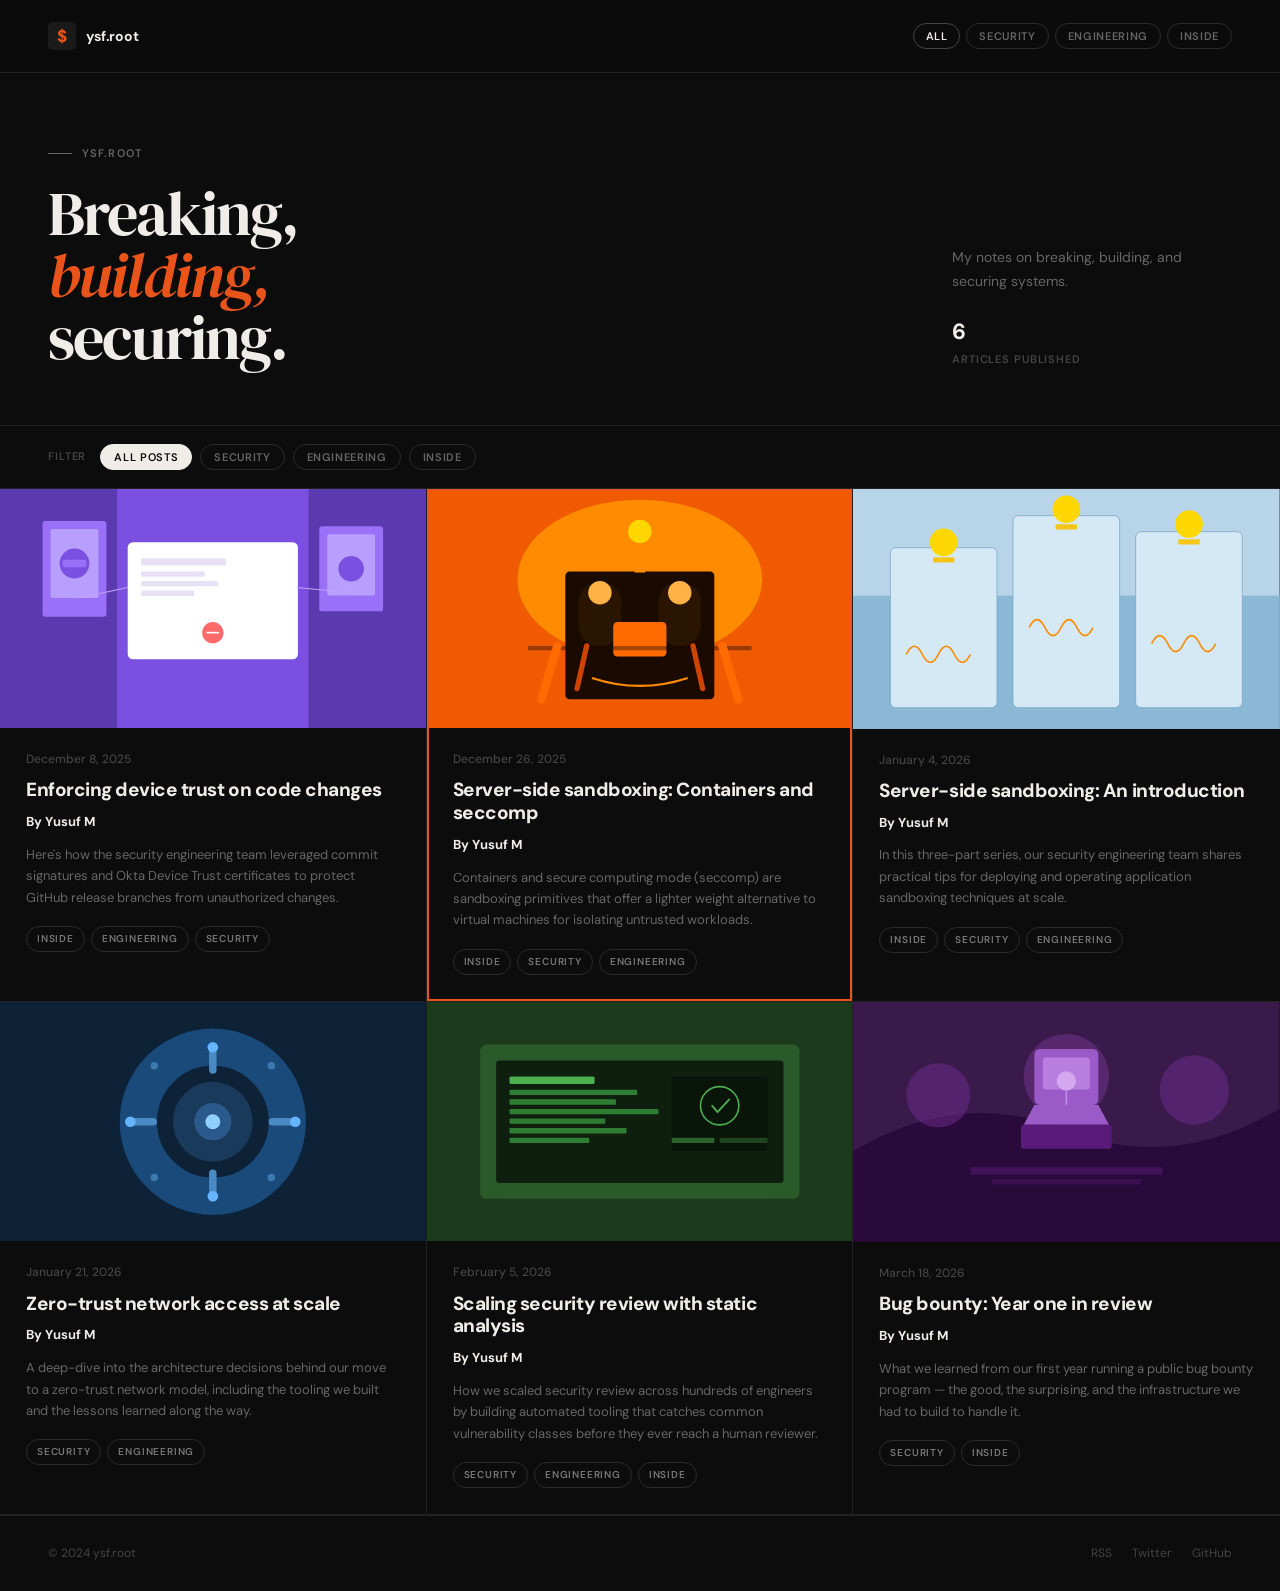
==== commit 14646f9a: "add logo" ====
--- a/index.html
+++ b/index.html
@@ -3,13 +3,13 @@
 <head>
 <meta charset="UTF-8">
 <meta name="viewport" content="width=device-width, initial-scale=1.0">
-<title>Security Blog</title>
+<title>ysf.root</title>
 <link rel="preconnect" href="https://fonts.googleapis.com">
 <link rel="preconnect" href="https://fonts.gstatic.com" crossorigin>
 <link href="https://fonts.googleapis.com/css2?family=DM+Sans:ital,opsz,wght@0,9..40,300;0,9..40,400;0,9..40,500;0,9..40,700;0,9..40,800;1,9..40,400&family=DM+Serif+Display:ital@0;1&display=swap" rel="stylesheet">
 <style>
   *, *::before, *::after { box-sizing: border-box; margin: 0; padding: 0; }
- 
+
   :root {
     --bg: #0c0c0c;
     --bg-card: #111111;
@@ -24,9 +24,9 @@
     --tag-border: #2a2a2a;
     --tag-text: #777;
   }
- 
+
   html { scroll-behavior: smooth; }
- 
+
   body {
     background: var(--bg);
     color: var(--text);
@@ -36,7 +36,7 @@
     min-height: 100vh;
     -webkit-font-smoothing: antialiased;
   }
- 
+
   /* PAGE TRANSITIONS */
   .page {
     animation: fadeUp 0.35s ease both;
@@ -45,7 +45,7 @@
     from { opacity: 0; transform: translateY(14px); }
     to { opacity: 1; transform: translateY(0); }
   }
- 
+
   /* HEADER */
   .site-header {
     display: flex;
@@ -59,7 +59,7 @@
     backdrop-filter: blur(12px);
     z-index: 100;
   }
- 
+
   .site-logo {
     display: flex;
     align-items: center;
@@ -68,7 +68,7 @@
     text-decoration: none;
     color: var(--text);
   }
- 
+
   .logo-mark {
     display: grid;
     grid-template-columns: 1fr 1fr;
@@ -76,7 +76,7 @@
     width: 24px;
     height: 24px;
   }
- 
+
   .logo-mark span {
     border-radius: 2px;
     display: block;
@@ -85,7 +85,7 @@
   .logo-mark span:nth-child(2) { background: #A259FF; border-radius: 50%; }
   .logo-mark span:nth-child(3) { background: #0ACF83; border-radius: 50%; }
   .logo-mark span:nth-child(4) { background: #1ABCFE; border-radius: 3px; }
- 
+
   .logo-text {
     font-size: 14px;
     font-weight: 700;
@@ -97,12 +97,12 @@
     font-weight: 400;
     margin-left: 4px;
   }
- 
+
   .header-tags {
     display: flex;
     gap: 6px;
   }
- 
+
   .header-tag {
     font-size: 11px;
     font-weight: 600;
@@ -117,12 +117,12 @@
     background: none;
     font-family: inherit;
   }
- 
+
   .header-tag:hover, .header-tag.active {
     color: var(--text);
     border-color: #444;
   }
- 
+
   /* HERO SECTION */
   .hero {
     padding: 72px 48px 56px;
@@ -132,9 +132,9 @@
     justify-content: space-between;
     gap: 48px;
   }
- 
+
   .hero-left {}
- 
+
   .hero-eyebrow {
     font-size: 11px;
     font-weight: 600;
@@ -146,7 +146,7 @@
     align-items: center;
     gap: 10px;
   }
- 
+
   .hero-eyebrow::before {
     content: '';
     display: block;
@@ -154,7 +154,7 @@
     height: 1px;
     background: var(--text-muted);
   }
- 
+
   .hero-title {
     font-family: 'DM Serif Display', serif;
     font-size: 62px;
@@ -164,24 +164,24 @@
     max-width: 520px;
     color: var(--text);
   }
- 
+
   .hero-title em {
     font-style: italic;
     color: var(--accent);
   }
- 
+
   .hero-right {
     max-width: 280px;
     flex-shrink: 0;
   }
- 
+
   .hero-desc {
     font-size: 14px;
     color: var(--text-muted);
     line-height: 1.7;
     margin-bottom: 20px;
   }
- 
+
   .hero-stat {
     font-size: 11px;
     font-weight: 600;
@@ -189,7 +189,7 @@
     text-transform: uppercase;
     color: var(--text-dim);
   }
- 
+
   .hero-stat strong {
     color: var(--text);
     font-size: 22px;
@@ -198,7 +198,7 @@
     letter-spacing: -0.02em;
     margin-bottom: 2px;
   }
- 
+
   /* FILTER BAR */
   .filter-bar {
     display: flex;
@@ -208,7 +208,7 @@
     border-bottom: 1px solid var(--border);
     overflow-x: auto;
   }
- 
+
   .filter-label {
     font-size: 11px;
     font-weight: 600;
@@ -218,7 +218,7 @@
     margin-right: 6px;
     white-space: nowrap;
   }
- 
+
   .filter-btn {
     font-size: 11px;
     font-weight: 600;
@@ -234,16 +234,16 @@
     font-family: inherit;
     white-space: nowrap;
   }
- 
+
   .filter-btn:hover { color: var(--text); border-color: #444; }
   .filter-btn.active { color: var(--bg); background: var(--text); border-color: var(--text); }
- 
+
   /* BLOG GRID */
   .blog-grid {
     display: grid;
     grid-template-columns: repeat(3, 1fr);
   }
- 
+
   .blog-card {
     border-right: 1px solid var(--border);
     border-bottom: 1px solid var(--border);
@@ -251,11 +251,11 @@
     transition: background 0.2s;
     position: relative;
   }
- 
+
   .blog-card:nth-child(3n) { border-right: none; }
- 
+
   .blog-card:hover { background: var(--bg-hover); }
- 
+
   .blog-card.featured::after {
     content: '';
     position: absolute;
@@ -263,35 +263,35 @@
     border: 2px solid var(--accent);
     pointer-events: none;
   }
- 
+
   .card-thumb {
     width: 100%;
     aspect-ratio: 16/9;
     overflow: hidden;
   }
- 
+
   .card-thumb svg {
     width: 100%;
     height: 100%;
     display: block;
     transition: transform 0.4s ease;
   }
- 
+
   .blog-card:hover .card-thumb svg {
     transform: scale(1.03);
   }
- 
+
   .card-body {
     padding: 22px 26px 26px;
   }
- 
+
   .card-date {
     font-size: 12px;
     color: var(--text-dim);
     font-weight: 500;
     margin-bottom: 10px;
   }
- 
+
   .card-title {
     font-family: 'DM Sans', sans-serif;
     font-size: 19px;
@@ -301,14 +301,14 @@
     color: var(--text);
     margin-bottom: 10px;
   }
- 
+
   .card-author {
     font-size: 13px;
     font-weight: 700;
     color: var(--text);
     margin-bottom: 11px;
   }
- 
+
   .card-excerpt {
     font-size: 13px;
     color: var(--text-muted);
@@ -319,14 +319,14 @@
     -webkit-box-orient: vertical;
     overflow: hidden;
   }
- 
+
   .card-tags {
     display: flex;
     gap: 6px;
     flex-wrap: wrap;
     align-items: center;
   }
- 
+
   .tag {
     font-size: 10px;
     font-weight: 600;
@@ -337,14 +337,14 @@
     padding: 4px 10px;
     border-radius: 100px;
   }
- 
+
   /* ARTICLE PAGE */
   .article-page {
     max-width: 720px;
     margin: 0 auto;
     padding: 64px 48px 120px;
   }
- 
+
   .back-btn {
     display: inline-flex;
     align-items: center;
@@ -362,24 +362,24 @@
     font-family: inherit;
     padding: 0;
   }
- 
+
   .back-btn:hover { color: var(--text); }
- 
+
   .back-btn svg {
     width: 16px;
     height: 16px;
     transition: transform 0.15s;
   }
- 
+
   .back-btn:hover svg { transform: translateX(-3px); }
- 
+
   .article-eyebrow {
     display: flex;
     align-items: center;
     gap: 8px;
     margin-bottom: 24px;
   }
- 
+
   .article-hero-thumb {
     width: 100%;
     border-radius: 4px;
@@ -387,13 +387,13 @@
     margin-bottom: 48px;
     aspect-ratio: 16/8;
   }
- 
+
   .article-hero-thumb svg {
     width: 100%;
     height: 100%;
     display: block;
   }
- 
+
   .article-title {
     font-family: 'DM Serif Display', serif;
     font-size: 46px;
@@ -403,7 +403,7 @@
     color: var(--text);
     margin-bottom: 24px;
   }
- 
+
   .article-meta {
     display: flex;
     align-items: center;
@@ -413,13 +413,13 @@
     border-bottom: 1px solid var(--border);
     margin-bottom: 48px;
   }
- 
+
   .meta-author {
     display: flex;
     align-items: center;
     gap: 10px;
   }
- 
+
   .author-avatar {
     width: 36px;
     height: 36px;
@@ -433,40 +433,40 @@
     color: var(--text-muted);
     flex-shrink: 0;
   }
- 
+
   .author-name {
     font-size: 13px;
     font-weight: 700;
     color: var(--text);
   }
- 
+
   .author-role {
     font-size: 12px;
     color: var(--text-muted);
   }
- 
+
   .meta-sep {
     width: 1px;
     height: 32px;
     background: var(--border);
   }
- 
+
   .meta-info {
     font-size: 12px;
     color: var(--text-muted);
   }
- 
+
   .meta-info strong {
     display: block;
     color: var(--text);
     font-size: 13px;
   }
- 
+
   /* Article body */
   .article-body { color: #c8c4be; font-size: 16px; line-height: 1.8; }
- 
+
   .article-body p { margin-bottom: 1.5em; }
- 
+
   .article-body h2 {
     font-family: 'DM Sans', sans-serif;
     font-size: 22px;
@@ -476,7 +476,7 @@
     margin: 2.5em 0 0.8em;
     line-height: 1.3;
   }
- 
+
   .article-body h3 {
     font-family: 'DM Sans', sans-serif;
     font-size: 17px;
@@ -484,7 +484,7 @@
     color: var(--text);
     margin: 2em 0 0.6em;
   }
- 
+
   .article-body code {
     font-family: 'Courier New', monospace;
     font-size: 13px;
@@ -494,7 +494,7 @@
     border-radius: 4px;
     color: #a8c4a0;
   }
- 
+
   .article-body pre {
     background: #0f0f0f;
     border: 1px solid var(--border);
@@ -503,7 +503,7 @@
     overflow-x: auto;
     margin: 1.5em 0;
   }
- 
+
   .article-body pre code {
     background: none;
     border: none;
@@ -512,7 +512,7 @@
     line-height: 1.7;
     color: #c8c4be;
   }
- 
+
   .article-body blockquote {
     border-left: 2px solid var(--accent);
     padding-left: 20px;
@@ -521,17 +521,17 @@
     font-style: italic;
     font-size: 18px;
   }
- 
+
   .article-body ul, .article-body ol {
     padding-left: 1.5em;
     margin-bottom: 1.5em;
   }
- 
+
   .article-body li { margin-bottom: 0.5em; }
- 
+
   .article-body a { color: var(--accent); text-decoration: none; }
   .article-body a:hover { text-decoration: underline; }
- 
+
   .reading-time {
     display: inline-block;
     font-size: 11px;
@@ -540,13 +540,13 @@
     text-transform: uppercase;
     color: var(--text-dim);
   }
- 
+
   /* MORE POSTS */
   .more-posts {
     border-top: 1px solid var(--border);
     padding: 64px 48px;
   }
- 
+
   .more-posts-label {
     font-size: 11px;
     font-weight: 600;
@@ -558,20 +558,20 @@
     align-items: center;
     gap: 10px;
   }
- 
+
   .more-posts-label::after {
     content: '';
     flex: 1;
     height: 1px;
     background: var(--border);
   }
- 
+
   .more-grid {
     display: grid;
     grid-template-columns: repeat(3, 1fr);
     gap: 0;
   }
- 
+
   /* FOOTER */
   .site-footer {
     border-top: 1px solid var(--border);
@@ -580,36 +580,37 @@
     align-items: center;
     justify-content: space-between;
   }
- 
+
   .footer-copy {
     font-size: 12px;
     color: var(--text-dim);
   }
- 
+
   .footer-links {
     display: flex;
     gap: 20px;
   }
- 
+
   .footer-links a {
     font-size: 12px;
     color: var(--text-dim);
     text-decoration: none;
     transition: color 0.15s;
   }
- 
+
   .footer-links a:hover { color: var(--text-muted); }
- 
+
 </style>
 </head>
 <body>
- 
+
 <!-- ==================== HEADER ==================== -->
 <header class="site-header">
   <a class="site-logo" onclick="showListing()">
-    <div class="logo-mark">
-      <span></span><span></span><span></span><span></span>
-    </div>
+    <svg width="28" height="28" viewBox="0 0 28 28" fill="none" xmlns="http://www.w3.org/2000/svg">
+      <rect width="28" height="28" rx="5" fill="#1a1a1a"/>
+      <text x="14" y="20" text-anchor="middle" font-family="'DM Sans', monospace" font-size="17" font-weight="800" fill="#e8541a">$</text>
+    </svg>
     <span class="logo-text">ysf.root</span>
   </a>
   <div class="header-tags">
@@ -619,24 +620,24 @@
     <button class="header-tag" onclick="filterPosts('inside', this)">Inside</button>
   </div>
 </header>
- 
+
 <!-- ==================== LISTING PAGE ==================== -->
 <div id="listing-page" class="page">
- 
+
   <section class="hero">
     <div class="hero-left">
-      <p class="hero-eyebrow">Security Engineering</p>
-      <h1 class="hero-title">Building <em>trust,</em><br>at scale</h1>
+      <p class="hero-eyebrow">ysf.root</p>
+      <h1 class="hero-title">Breaking,<br><em>building,</em><br>securing.</h1>
     </div>
     <div class="hero-right">
-      <p class="hero-desc">Thinking out loud about security, infrastructure, and trust."</p>
+      <p class="hero-desc">My notes on breaking, building, and securing systems.</p>
       <div class="hero-stat">
         <strong id="post-count">6</strong>
         Articles published
       </div>
     </div>
   </section>
- 
+
   <div class="filter-bar">
     <span class="filter-label">Filter</span>
     <button class="filter-btn active" onclick="filterPosts('all', this)">All posts</button>
@@ -644,29 +645,29 @@
     <button class="filter-btn" onclick="filterPosts('engineering', this)">Engineering</button>
     <button class="filter-btn" onclick="filterPosts('inside', this)">Inside</button>
   </div>
- 
+
   <div class="blog-grid" id="blog-grid"></div>
- 
+
   <footer class="site-footer">
-    <span class="footer-copy">© 2024 Security Blog</span>
+    <span class="footer-copy">© 2024 ysf.root</span>
     <div class="footer-links">
       <a href="#">RSS</a>
       <a href="#">Twitter</a>
       <a href="#">GitHub</a>
     </div>
   </footer>
- 
+
 </div>
- 
+
 <!-- ==================== ARTICLE PAGE ==================== -->
 <div id="article-page" style="display:none;"></div>
- 
+
 <script>
 const posts = [
   {
     id: 1,
     title: "Enforcing device trust on code changes",
-    date: "December 8, 2023",
+    date: "December 8, 2025",
     author: "Yusuf M",
     authorInitials: "YM",
     authorRole: "Security Engineer",
@@ -698,7 +699,7 @@
     </svg>`,
     content: `
       <p>At our company, every code change that lands on a release branch must be trustworthy — not just from a code quality perspective, but from a device and identity perspective too. This post walks through how we built a system to enforce that trust at the commit level.</p>
- 
+
       <h2>The problem with unsigned commits</h2>
       <p>By default, Git doesn't verify who actually authored a commit. Anyone with push access to a repository can set their git config to any name and email they want — including yours. For most development workflows, this isn't a concern. But on high-value branches like <code>main</code> and <code>release/*</code>, we need stronger guarantees.</p>
       <p>We wanted to ensure that every commit on a protected branch was:</p>
@@ -707,11 +708,11 @@
         <li>Signed from a managed, trusted device</li>
         <li>Tamper-evident after the fact</li>
       </ul>
- 
+
       <h2>Commit signatures with GPG</h2>
       <p>Git supports commit signing with GPG keys out of the box. When you run <code>git commit -S</code>, Git will sign the commit with your configured GPG key. GitHub renders a "Verified" badge on signed commits when the key is associated with your account.</p>
       <p>This gives us tamper-evidence, but it doesn't directly tie the commit to a managed device. A developer could sign a commit from their personal laptop. We needed to go a step further.</p>
- 
+
       <h2>Okta Device Trust as a signing root</h2>
       <p>The key insight was using Okta Device Trust certificates as the root of trust for commit signing. When a device enrolls in our MDM, Okta issues a device certificate. We wrote a small helper that:</p>
       <ol>
@@ -719,7 +720,7 @@
         <li>Derives a per-developer GPG key, cosigned by the device cert</li>
         <li>Registers that key with GitHub automatically</li>
       </ol>
- 
+
       <pre><code># Check device cert presence before allowing commit
 #!/bin/bash
 security find-certificate -c "Okta Device Trust" \
@@ -729,16 +730,16 @@
   echo "Please enroll your device before committing."
   exit 1
 fi</code></pre>
- 
+
       <h2>GitHub branch protection rules</h2>
       <p>With signing in place, we enabled branch protection rules on all release branches to require signed commits. GitHub will reject any push that contains unsigned commits, giving us a hard enforcement point even if a developer's local hooks are bypassed.</p>
- 
+
       <blockquote>Enforce at the boundary, not just at the source. Local hooks can be skipped. Server-side rules cannot.</blockquote>
- 
+
       <h2>The developer experience</h2>
       <p>The biggest risk with security controls is that they slow developers down and get bypassed. We put significant effort into making this seamless: onboarding is fully automated, re-enrollment triggers automatically on device changes, and the error messages are specific enough that developers can self-serve most issues.</p>
       <p>After six months of running this in production, we've had zero bypass incidents and the p99 overhead for a commit operation is under 80ms. We consider that a success.</p>
- 
+
       <h2>What's next</h2>
       <p>We're currently exploring extending this to CI/CD pipeline steps, so that not just human commits but also automated commits from our release tooling carry the same device trust guarantees. Watch this space.</p>
     `
@@ -746,7 +747,7 @@
   {
     id: 2,
     title: "Server-side sandboxing: Containers and seccomp",
-    date: "October 24, 2025",
+    date: "December 26, 2025",
     author: "Yusuf M",
     authorInitials: "YM",
     authorRole: "Security Engineering",
@@ -775,11 +776,11 @@
     </svg>`,
     content: `
       <p>When you run untrusted code — whether it's user-submitted plugins, third-party integrations, or even your own services that handle hostile inputs — you need to think carefully about what that code can actually <em>do</em> on your system. Containers and seccomp are two primitives that, when combined, give you meaningful isolation without the overhead of full virtual machines.</p>
- 
+
       <h2>Why not just use VMs?</h2>
       <p>Virtual machines give you strong isolation by emulating separate hardware, but they come with real costs: slow startup times (seconds, not milliseconds), significant memory overhead per instance, and operational complexity around image management and orchestration.</p>
       <p>For many workloads — particularly those that need to spin up and tear down rapidly — these costs are prohibitive. Containers and seccomp let you get most of the security benefit at a fraction of the cost.</p>
- 
+
       <h2>Container isolation fundamentals</h2>
       <p>Linux containers aren't a single thing — they're a combination of kernel features working together:</p>
       <ul>
@@ -788,12 +789,12 @@
         <li><strong>Capabilities</strong> restrict what privileged operations the container can perform</li>
       </ul>
       <p>By default, containers still share the host kernel. This is both what makes them fast and what makes them less isolated than VMs.</p>
- 
+
       <h2>Enter seccomp</h2>
       <p>Seccomp (secure computing mode) is a Linux kernel feature that lets you restrict which system calls a process can make. A seccomp profile is essentially a filter that says: "this process is allowed to call <code>read</code>, <code>write</code>, <code>open</code>… but not <code>ptrace</code>, <code>mount</code>, or <code>kexec_load</code>."</p>
- 
+
       <blockquote>Seccomp doesn't just reduce the attack surface — it redefines it. Instead of defending against exploitation of any syscall, you only need to worry about the small set you've explicitly permitted.</blockquote>
- 
+
       <pre><code>{
   "defaultAction": "SCMP_ACT_ERRNO",
   "syscalls": [
@@ -805,10 +806,10 @@
     }
   ]
 }</code></pre>
- 
+
       <h2>Building a minimal allowlist</h2>
       <p>The hardest part of seccomp is figuring out which syscalls your application actually needs. We use <code>strace</code> in audit mode to record every syscall made during integration tests, then build an allowlist from that. This process surfaced some surprising dependencies — glibc's <code>malloc</code> implementation, for instance, occasionally calls <code>madvise</code>, which you'd never know to include without tracing.</p>
- 
+
       <h2>Defense in depth</h2>
       <p>Neither containers nor seccomp are silver bullets. A misconfigured container with excessive capabilities can still be dangerous. A seccomp profile that's too permissive provides little protection. The value comes from layering these controls: namespace isolation limits blast radius, capability dropping removes common privilege escalation vectors, and seccomp blocks kernel attack surface.</p>
       <p>In part three of this series, we'll look at gVisor and how it pushes this isolation further by intercepting system calls entirely.</p>
@@ -817,7 +818,7 @@
   {
     id: 3,
     title: "Server-side sandboxing: An introduction",
-    date: "December 12, 2025",
+    date: "January 4, 2026",
     author: "Yusuf M",
     authorInitials: "YM",
     authorRole: "Security Engineering",
@@ -844,7 +845,7 @@
     </svg>`,
     content: `
       <p>Sandboxing is one of those security techniques that sounds simple in theory — put untrusted code in a box — but turns out to be surprisingly nuanced in practice. This three-part series documents what we learned deploying sandboxing for server-side workloads at scale.</p>
- 
+
       <h2>What are we protecting against?</h2>
       <p>Before choosing a sandboxing approach, it's worth being precise about your threat model. For us, the primary concerns were:</p>
       <ul>
@@ -853,7 +854,7 @@
         <li><strong>Data exfiltration</strong> — a compromised process reading secrets it wasn't intended to access</li>
       </ul>
       <p>We were less concerned about local privilege escalation (our hosts are ephemeral and single-tenant) or denial of service (we have separate resource limits for that).</p>
- 
+
       <h2>The sandboxing landscape</h2>
       <p>There's a spectrum of sandboxing approaches, roughly ordered by isolation strength and performance cost:</p>
       <ul>
@@ -863,20 +864,20 @@
         <li><strong>Firecracker/VMs</strong> — full hardware virtualization</li>
       </ul>
       <p>We ended up using different points on this spectrum for different workloads, based on their performance sensitivity and risk profile.</p>
- 
+
       <h2>Why this matters more than ever</h2>
       <p>Modern applications are increasingly polyglot and plugin-based. Whether it's a Figma plugin running in a sandboxed iframe, a CI system executing user-submitted scripts, or an AI model executing generated code — the pattern of running untrusted code is everywhere.</p>
       <p>Getting sandboxing right isn't optional anymore. The question is just how much isolation you need and how much you're willing to pay for it.</p>
- 
+
       <blockquote>The best sandbox is one you forget is there — invisible to developers until the day it actually matters.</blockquote>
- 
+
       <p>In part two, we'll dive deep into containers and seccomp, including the specific profiles we use and the tooling we built to generate and maintain them. In part three, we'll cover gVisor and when the additional isolation overhead is worth it.</p>
     `
   },
   {
     id: 4,
     title: "Zero-trust network access at scale",
-    date: "December 21, 2025",
+    date: "January 21, 2026",
     author: "Yusuf M",
     authorInitials: "YM",
     authorRole: "Infrastructure Security",
@@ -906,10 +907,10 @@
     </svg>`,
     content: `
       <p>Traditional network security assumed a hard perimeter: everything inside the network was trusted, everything outside was not. Zero-trust flips this model on its head — no implicit trust based on network location, every request must be authenticated and authorized regardless of where it originates.</p>
- 
+
       <h2>Why we needed to change</h2>
       <p>Our old VPN-based model was showing its age. Developers complained about performance. The blast radius from a single compromised credential was enormous. And as we moved more workloads to cloud environments, the concept of a "corporate network" had become increasingly theoretical.</p>
- 
+
       <h2>The architecture we landed on</h2>
       <p>Our zero-trust implementation has three core pillars:</p>
       <ul>
@@ -917,13 +918,13 @@
         <li><strong>Short-lived credentials</strong> — no long-lived service account keys, everything uses SPIFFE/SPIRE workload identity</li>
         <li><strong>Continuous verification</strong> — device posture is checked on every request, not just at VPN connect time</li>
       </ul>
- 
+
       <blockquote>Assume breach. Then build systems where a breach of one component doesn't automatically become a breach of everything.</blockquote>
- 
+
       <h2>The hardest part: legacy services</h2>
       <p>New services were easy — we wrote the identity-aware proxy support into our standard service template and it came for free. The hard part was the long tail of legacy services that assumed they could talk to anything on the internal network without authentication.</p>
       <p>We built a compatibility shim that translated mTLS workload identity into the Basic Auth credentials those services expected, giving us a migration path that didn't require simultaneous rewrites of everything.</p>
- 
+
       <h2>Measuring success</h2>
       <p>One year in, our mean time to detect lateral movement attempts has dropped from days to minutes. Developer experience has actually improved — the identity-aware proxy handles SSO transparently, so developers no longer have to think about which internal tool requires which VPN split tunnel.</p>
     `
@@ -931,7 +932,7 @@
   {
     id: 5,
     title: "Scaling security review with static analysis",
-    date: "January 6, 2026",
+    date: "February 5, 2026",
     author: "Yusuf M",
     authorInitials: "YM",
     authorRole: "Application Security",
@@ -959,10 +960,10 @@
     </svg>`,
     content: `
       <p>When your engineering org is small, having a security person review every pull request is feasible. When you're at hundreds of engineers shipping code daily, it isn't. This post describes how we built automated static analysis tooling to scale our security review capacity without scaling our security team linearly.</p>
- 
+
       <h2>The problem with manual review</h2>
       <p>Manual security review is slow, inconsistent, and doesn't scale. More importantly, it creates a bottleneck that incentivizes engineers to work around the process. We wanted security to be something that happened automatically and invisibly, not a gate that engineers dreaded.</p>
- 
+
       <h2>Choosing what to automate</h2>
       <p>Not all security issues are amenable to static analysis. SQL injection, for example, requires understanding your data flow from user input to database query. XSS requires understanding how user-controlled strings reach the DOM. These are tractable for static analysis. But business logic vulnerabilities — "this user shouldn't be able to see another user's data" — require domain knowledge that's very hard to encode in a tool.</p>
       <p>We focused first on the vulnerability classes with high precision (low false positive rate) and high prevalence:</p>
@@ -972,10 +973,10 @@
         <li>Known-vulnerable dependency versions</li>
         <li>Common cryptographic misuse patterns</li>
       </ul>
- 
+
       <h2>The toolchain</h2>
       <p>We built on top of Semgrep for pattern-based analysis and added custom rules for our internal frameworks. The critical design decision was integrating directly into the CI pipeline with a fail-open stance: if the analyzer crashes or takes too long, the build continues. We never want security tooling to be a reliability risk for shipping.</p>
- 
+
       <pre><code># .semgrep.yml — example custom rule
 rules:
   - id: no-raw-sql-interpolation
@@ -985,12 +986,12 @@
     message: "SQL query built with string interpolation. Use parameterized queries."
     severity: ERROR
     languages: [python]</code></pre>
- 
+
       <h2>Fighting alert fatigue</h2>
       <p>The biggest failure mode for static analysis is too many false positives — developers start ignoring all alerts, including real ones. We invested heavily in tuning our rules to achieve greater than 90% precision before rolling them out. A rule that fires on 10 real issues and 100 false positives is worse than no rule at all.</p>
- 
+
       <blockquote>A security tool that developers learn to ignore is a liability, not an asset. Precision matters more than recall.</blockquote>
- 
+
       <h2>Results</h2>
       <p>After 12 months, our automated tooling catches around 60% of the security issues that would have previously required manual review. Our security team now focuses human attention on the harder, context-dependent issues that can't be automated — which, it turns out, is a much more interesting use of their time.</p>
     `
@@ -998,7 +999,7 @@
   {
     id: 6,
     title: "Bug bounty: Year one in review",
-    date: "February 14, 2026",
+    date: "March 18, 2026",
     author: "Yusuf M",
     authorInitials: "YM",
     authorRole: "Security",
@@ -1025,7 +1026,7 @@
     content: `
       <p>One year ago, we launched our public bug bounty program. We weren't sure what to expect — would we be flooded with noise? Would researchers find things we'd missed? Would our triage capacity hold up?</p>
       <p>The short answer: yes to all three, in different proportions than we anticipated.</p>
- 
+
       <h2>The numbers</h2>
       <p>In our first year we received 847 reports. Of those:</p>
       <ul>
@@ -1034,27 +1035,27 @@
         <li>257 were duplicates or NA (not applicable)</li>
       </ul>
       <p>We paid out $580,000 in bounties across 312 valid reports, with an average payout of $1,859 and a maximum single payout of $45,000 for a critical authentication bypass.</p>
- 
+
       <h2>What surprised us</h2>
       <p>We expected most reports to be low-severity. We were wrong — a meaningful fraction of reports were high or critical severity, finding real vulnerabilities in production systems that our internal security reviews had missed. This was humbling, and validating at the same time.</p>
       <p>The quality distribution was highly skewed. Our top 10 researchers submitted over 40% of valid reports. Building relationships with those researchers turned out to be as valuable as the program itself.</p>
- 
+
       <blockquote>Bug bounty isn't just about finding vulnerabilities. It's about building a relationship with the security community. The researchers who trust you enough to responsibly disclose are an asset.</blockquote>
- 
+
       <h2>Triage at scale</h2>
       <p>The operational challenge we underestimated was triage. Processing 847 reports a year — about 70 per month — requires a dedicated workflow. We built internal tooling to route reports by product area, deduplicate against our existing backlog, and track SLA compliance for initial response (we target 24 hours).</p>
- 
+
       <h2>What we'd do differently</h2>
       <p>We'd define scope more precisely from day one. Vague scope language leads to arguments with researchers about whether something is in scope, which creates bad experiences on both sides. We'd also invest in the researcher relationship earlier — proactively reaching out to top reporters, offering retesting access, and publishing more about what we fixed.</p>
- 
+
       <h2>Year two plans</h2>
       <p>We're expanding scope to include some internal tooling, increasing maximum payouts for critical vulnerabilities, and launching a live hacking event with our top researchers. The program has more than paid for itself — not just in vulnerabilities found, but in the security culture shift of treating external researchers as collaborators rather than adversaries.</p>
     `
   }
 ];
- 
+
 let currentFilter = 'all';
- 
+
 function renderCards(postsToRender) {
   const grid = document.getElementById('blog-grid');
   grid.innerHTML = '';
@@ -1079,29 +1080,29 @@
   });
   document.getElementById('post-count').textContent = postsToRender.length;
 }
- 
+
 function filterPosts(filter, btn) {
   currentFilter = filter;
- 
+
   // Update all filter buttons (both header and filter bar)
   document.querySelectorAll('.filter-btn, .header-tag').forEach(b => b.classList.remove('active'));
   document.querySelectorAll('.filter-btn, .header-tag').forEach(b => {
     const btnFilter = b.getAttribute('onclick')?.match(/filterPosts\('(\w+)'/)?.[1];
     if (btnFilter === filter) b.classList.add('active');
   });
- 
+
   const filtered = filter === 'all' ? posts : posts.filter(p => p.tags.includes(filter));
   renderCards(filtered);
 }
- 
+
 function showArticle(post) {
   document.getElementById('listing-page').style.display = 'none';
   const ap = document.getElementById('article-page');
   ap.style.display = 'block';
- 
+
   // Get 2 other posts for "more posts"
   const others = posts.filter(p => p.id !== post.id).slice(0, 3);
- 
+
   ap.innerHTML = `
     <div class="page">
       <article class="article-page">
@@ -1111,14 +1112,14 @@
           </svg>
           All posts
         </button>
- 
+
         <div class="article-eyebrow">
           ${post.tagLabels.map(t => `<span class="tag">${t}</span>`).join('')}
           <span class="reading-time">${post.readTime}</span>
         </div>
- 
+
         <h1 class="article-title">${post.title}</h1>
- 
+
         <div class="article-meta">
           <div class="meta-author">
             <div class="author-avatar">${post.authorInitials}</div>
@@ -1138,12 +1139,12 @@
             Reading time
           </div>
         </div>
- 
+
         <div class="article-hero-thumb">${post.thumb}</div>
- 
+
         <div class="article-body">${post.content}</div>
       </article>
- 
+
       <section class="more-posts">
         <p class="more-posts-label">More posts</p>
         <div class="blog-grid more-grid">
@@ -1163,9 +1164,9 @@
           `).join('')}
         </div>
       </section>
- 
+
       <footer class="site-footer">
-        <span class="footer-copy">© 2024 Security Blog</span>
+        <span class="footer-copy">© 2024 ysf.root</span>
         <div class="footer-links">
           <a href="#">RSS</a>
           <a href="#">Twitter</a>
@@ -1174,15 +1175,15 @@
       </footer>
     </div>
   `;
- 
+
   window.scrollTo({ top: 0, behavior: 'smooth' });
 }
- 
+
 function showArticleById(id) {
   const post = posts.find(p => p.id === id);
   if (post) showArticle(post);
 }
- 
+
 function showListing() {
   document.getElementById('article-page').style.display = 'none';
   const lp = document.getElementById('listing-page');
@@ -1192,7 +1193,7 @@
   lp.classList.add('page');
   window.scrollTo({ top: 0, behavior: 'smooth' });
 }
- 
+
 // Init
 renderCards(posts);
 </script>
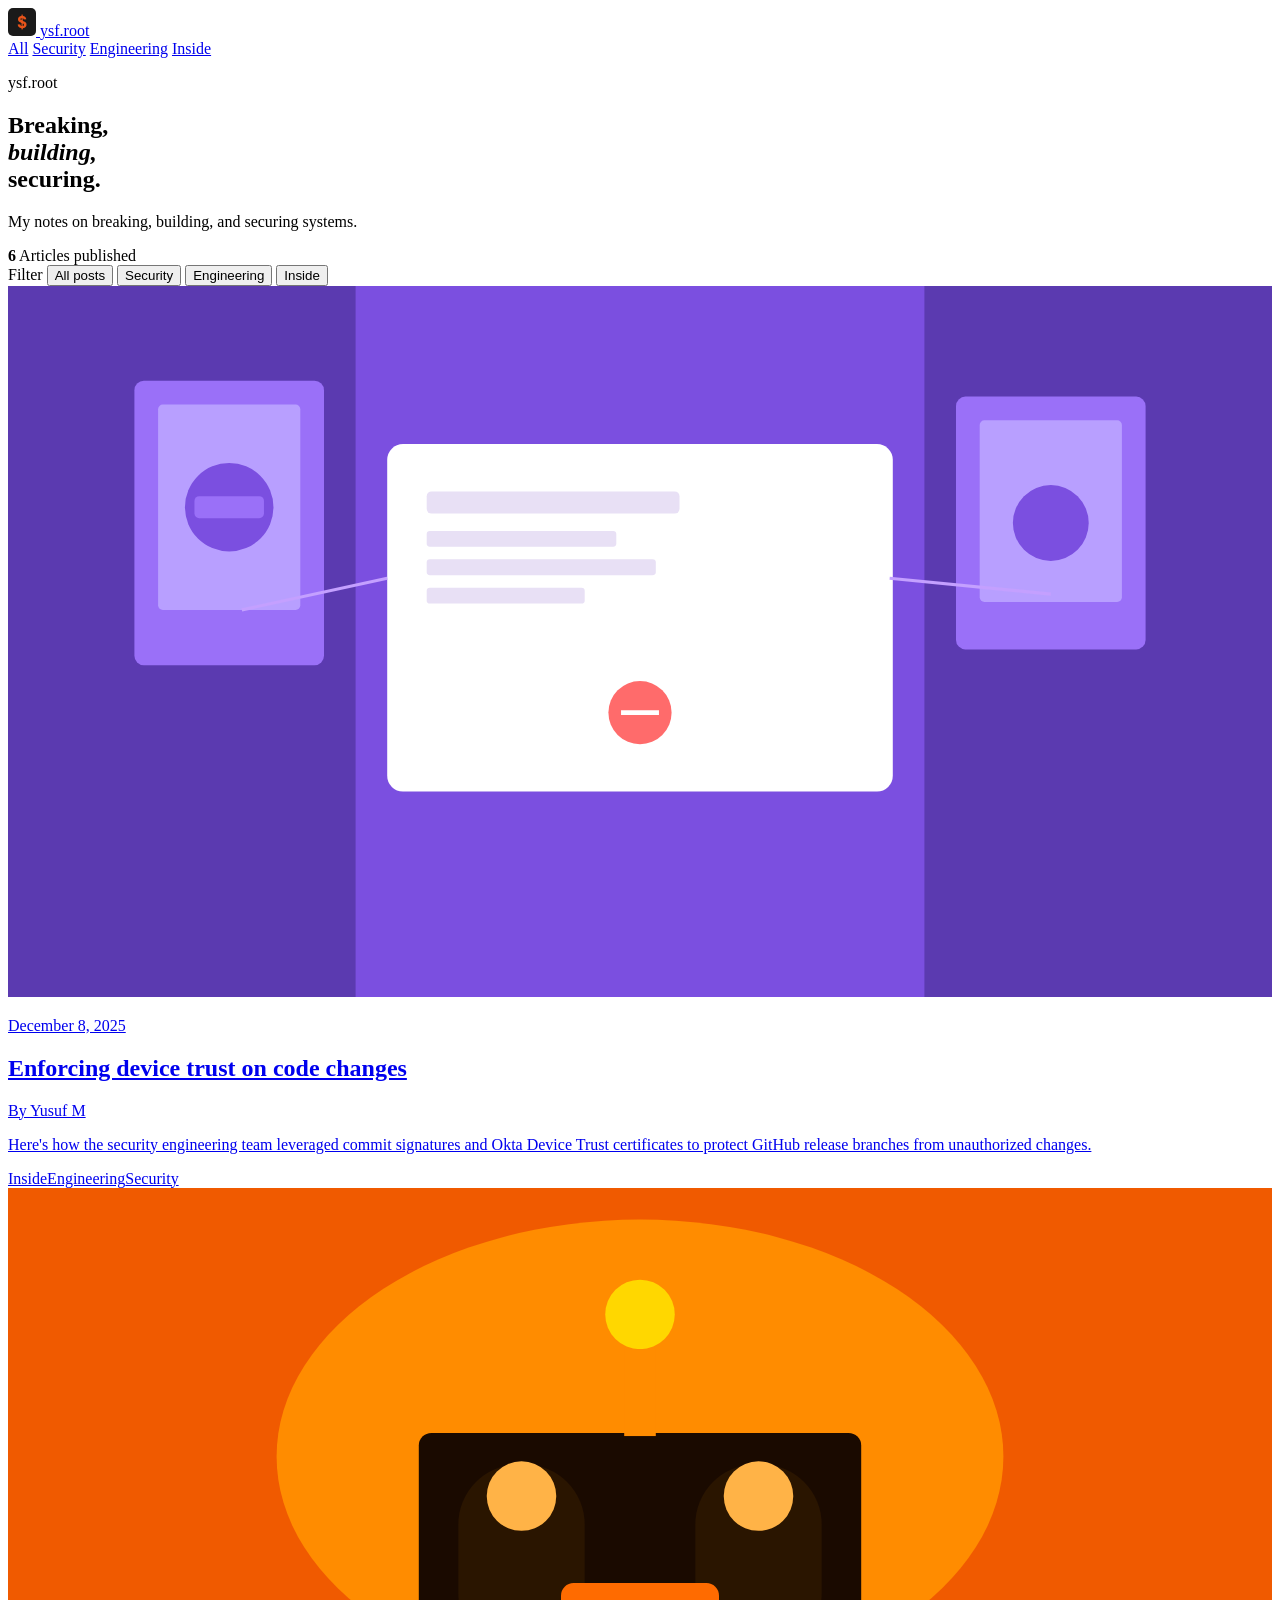
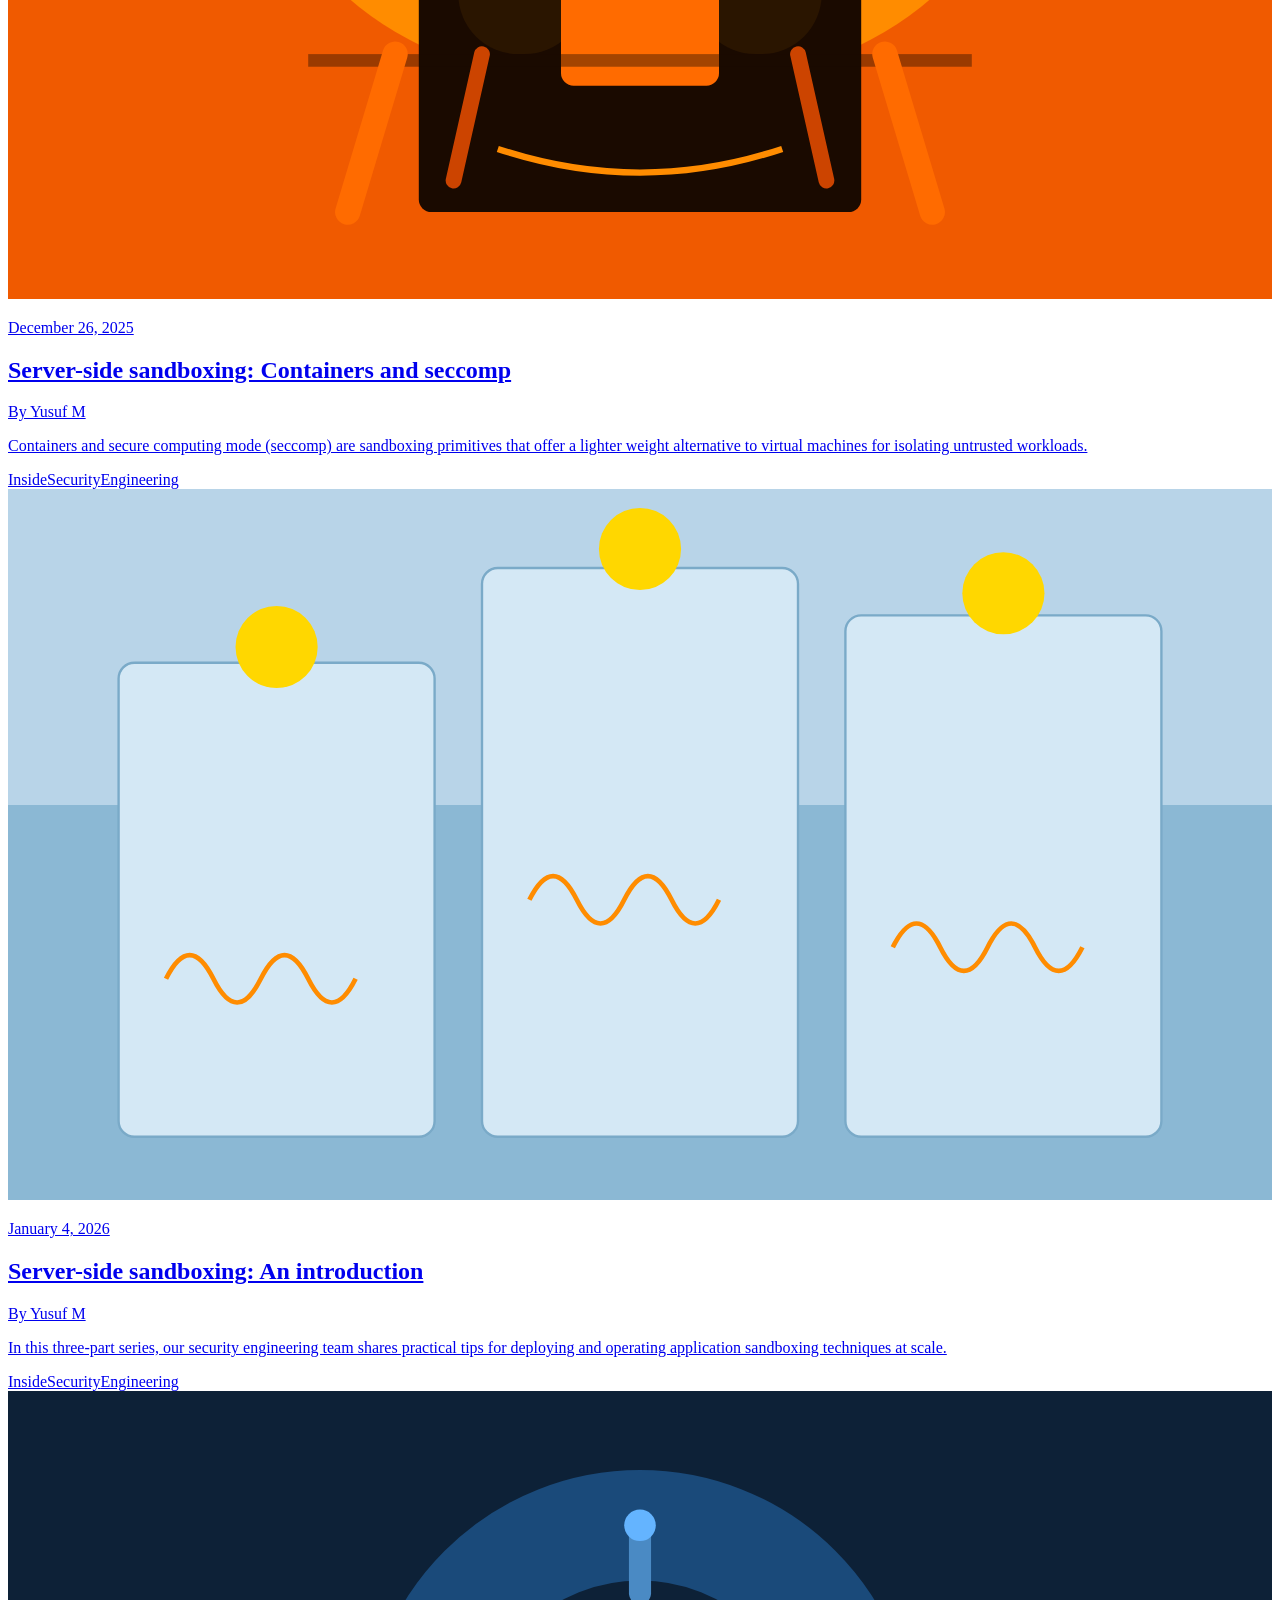
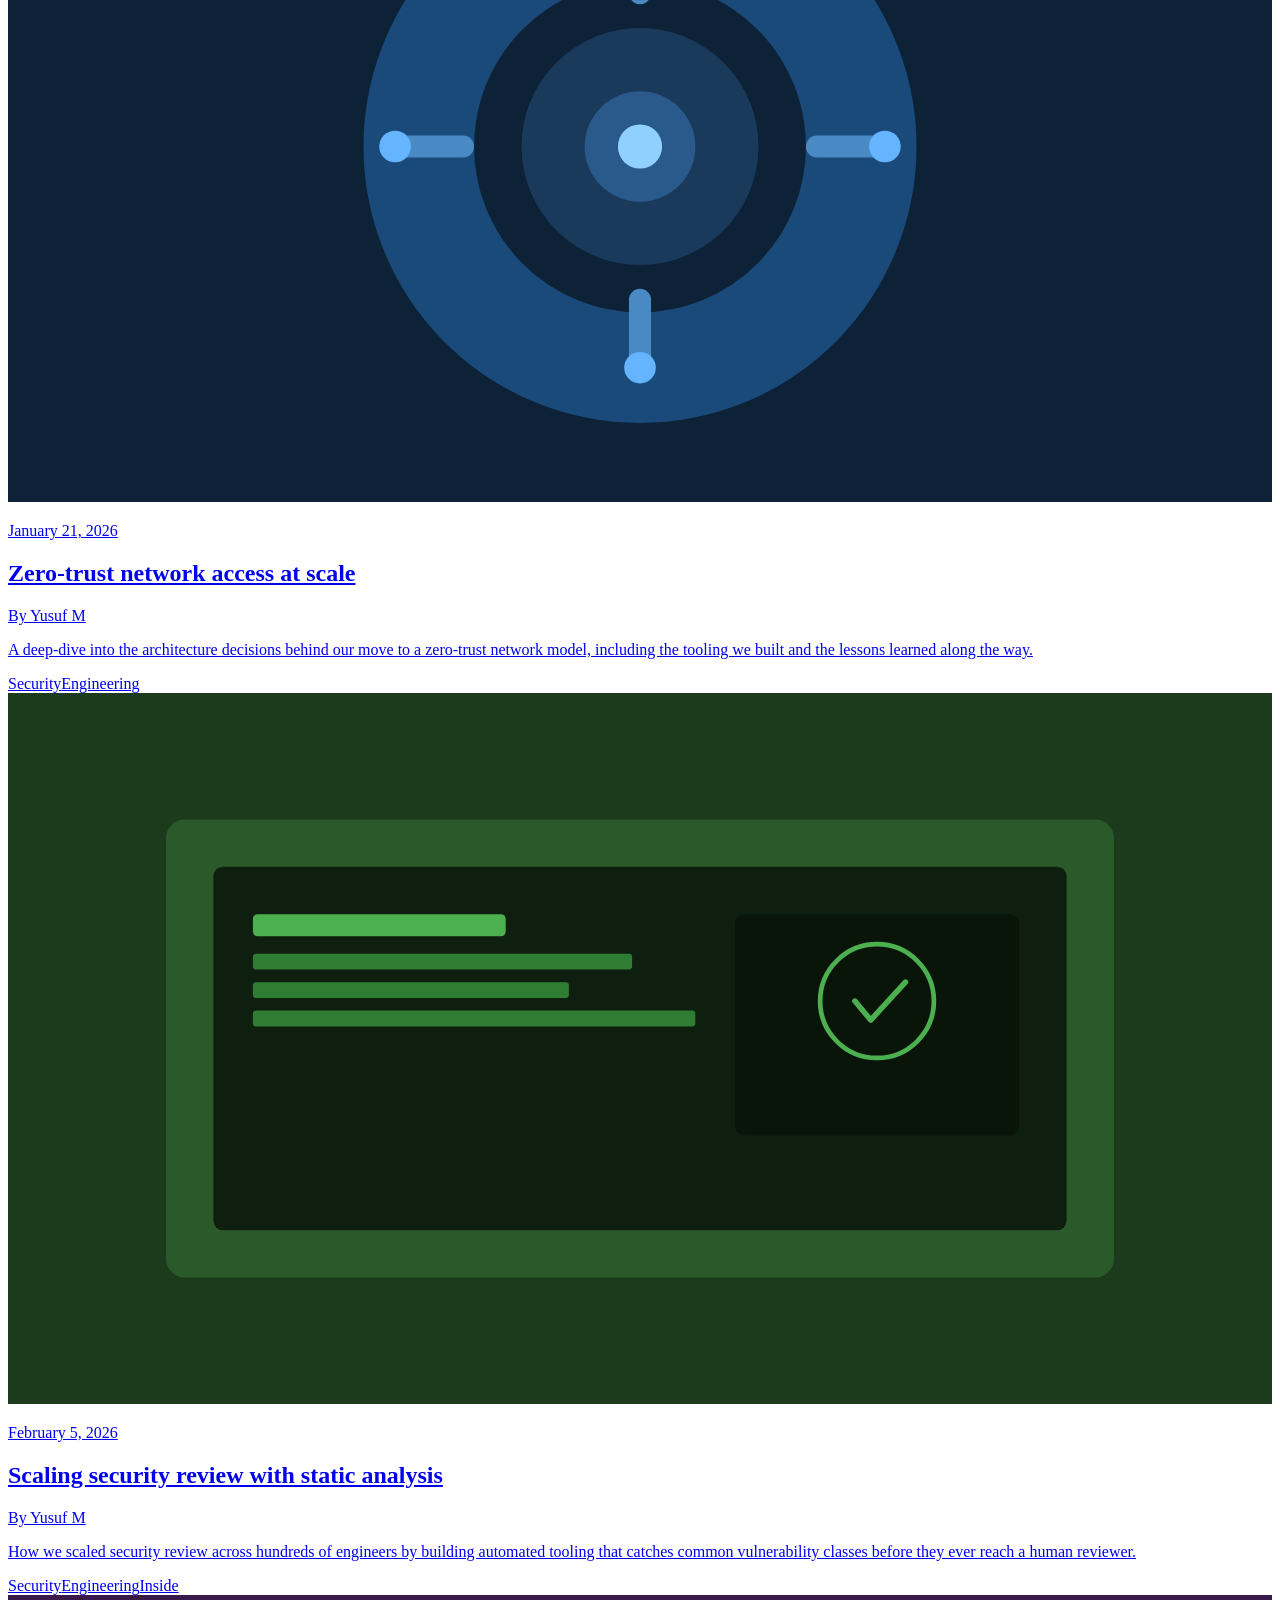
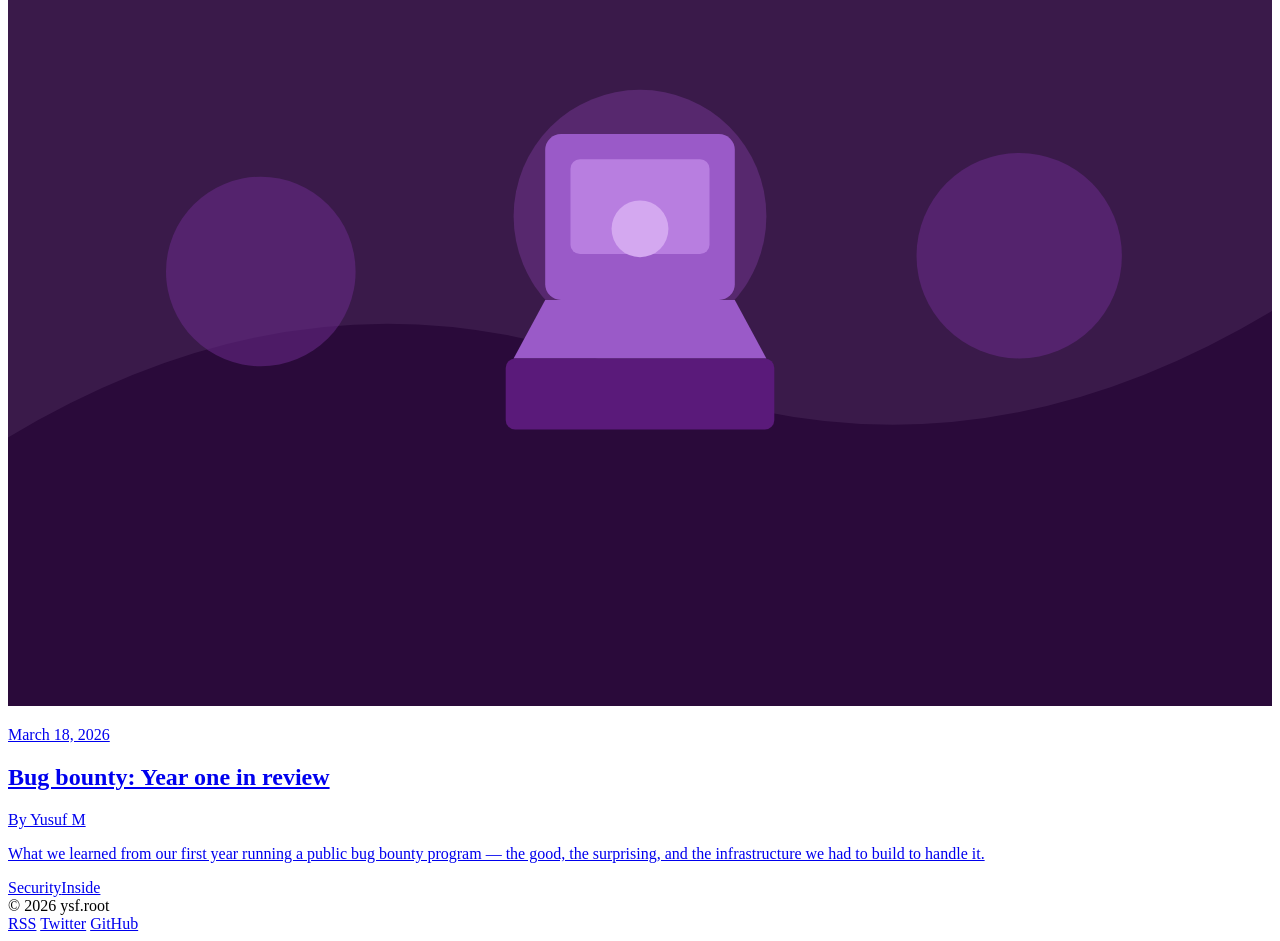
==== commit 310b7e45: "Add files via upload" ====
--- a/index.html
+++ b/index.html
@@ -6,675 +6,70 @@
 <title>ysf.root</title>
 <link rel="preconnect" href="https://fonts.googleapis.com">
 <link rel="preconnect" href="https://fonts.gstatic.com" crossorigin>
-<link href="https://fonts.googleapis.com/css2?family=DM+Sans:ital,opsz,wght@0,9..40,300;0,9..40,400;0,9..40,500;0,9..40,700;0,9..40,800;1,9..40,400&family=DM+Serif+Display:ital@0;1&display=swap" rel="stylesheet">
-<style>
-  *, *::before, *::after { box-sizing: border-box; margin: 0; padding: 0; }
-
-  :root {
-    --bg: #0c0c0c;
-    --bg-card: #111111;
-    --bg-hover: #161616;
-    --border: #222222;
-    --border-light: #1a1a1a;
-    --text: #f0ede8;
-    --text-muted: #666;
-    --text-dim: #444;
-    --accent: #e8541a;
-    --accent-hover: #ff6b30;
-    --tag-border: #2a2a2a;
-    --tag-text: #777;
-  }
-
-  html { scroll-behavior: smooth; }
-
-  body {
-    background: var(--bg);
-    color: var(--text);
-    font-family: 'DM Sans', sans-serif;
-    font-size: 15px;
-    line-height: 1.6;
-    min-height: 100vh;
-    -webkit-font-smoothing: antialiased;
-  }
-
-  /* PAGE TRANSITIONS */
-  .page {
-    animation: fadeUp 0.35s ease both;
-  }
-  @keyframes fadeUp {
-    from { opacity: 0; transform: translateY(14px); }
-    to { opacity: 1; transform: translateY(0); }
-  }
-
-  /* HEADER */
-  .site-header {
-    display: flex;
-    align-items: center;
-    justify-content: space-between;
-    padding: 22px 48px;
-    border-bottom: 1px solid var(--border);
-    position: sticky;
-    top: 0;
-    background: rgba(12,12,12,0.92);
-    backdrop-filter: blur(12px);
-    z-index: 100;
-  }
-
-  .site-logo {
-    display: flex;
-    align-items: center;
-    gap: 10px;
-    cursor: pointer;
-    text-decoration: none;
-    color: var(--text);
-  }
-
-  .logo-mark {
-    display: grid;
-    grid-template-columns: 1fr 1fr;
-    gap: 3px;
-    width: 24px;
-    height: 24px;
-  }
-
-  .logo-mark span {
-    border-radius: 2px;
-    display: block;
-  }
-  .logo-mark span:nth-child(1) { background: #FF7262; border-radius: 3px 3px 3px 3px; }
-  .logo-mark span:nth-child(2) { background: #A259FF; border-radius: 50%; }
-  .logo-mark span:nth-child(3) { background: #0ACF83; border-radius: 50%; }
-  .logo-mark span:nth-child(4) { background: #1ABCFE; border-radius: 3px; }
-
-  .logo-text {
-    font-size: 14px;
-    font-weight: 700;
-    letter-spacing: -0.01em;
-  }
-  .logo-text em {
-    font-style: normal;
-    color: var(--text-muted);
-    font-weight: 400;
-    margin-left: 4px;
-  }
-
-  .header-tags {
-    display: flex;
-    gap: 6px;
-  }
-
-  .header-tag {
-    font-size: 11px;
-    font-weight: 600;
-    letter-spacing: 0.06em;
-    text-transform: uppercase;
-    color: var(--text-muted);
-    padding: 5px 12px;
-    border: 1px solid var(--tag-border);
-    border-radius: 100px;
-    cursor: pointer;
-    transition: color 0.15s, border-color 0.15s;
-    background: none;
-    font-family: inherit;
-  }
-
-  .header-tag:hover, .header-tag.active {
-    color: var(--text);
-    border-color: #444;
-  }
-
-  /* HERO SECTION */
-  .hero {
-    padding: 72px 48px 56px;
-    border-bottom: 1px solid var(--border);
-    display: flex;
-    align-items: flex-end;
-    justify-content: space-between;
-    gap: 48px;
-  }
-
-  .hero-left {}
-
-  .hero-eyebrow {
-    font-size: 11px;
-    font-weight: 600;
-    letter-spacing: 0.1em;
-    text-transform: uppercase;
-    color: var(--text-muted);
-    margin-bottom: 20px;
-    display: flex;
-    align-items: center;
-    gap: 10px;
-  }
-
-  .hero-eyebrow::before {
-    content: '';
-    display: block;
-    width: 24px;
-    height: 1px;
-    background: var(--text-muted);
-  }
-
-  .hero-title {
-    font-family: 'DM Serif Display', serif;
-    font-size: 62px;
-    font-weight: 400;
-    letter-spacing: -0.03em;
-    line-height: 1.0;
-    max-width: 520px;
-    color: var(--text);
-  }
-
-  .hero-title em {
-    font-style: italic;
-    color: var(--accent);
-  }
-
-  .hero-right {
-    max-width: 280px;
-    flex-shrink: 0;
-  }
-
-  .hero-desc {
-    font-size: 14px;
-    color: var(--text-muted);
-    line-height: 1.7;
-    margin-bottom: 20px;
-  }
-
-  .hero-stat {
-    font-size: 11px;
-    font-weight: 600;
-    letter-spacing: 0.08em;
-    text-transform: uppercase;
-    color: var(--text-dim);
-  }
-
-  .hero-stat strong {
-    color: var(--text);
-    font-size: 22px;
-    font-weight: 800;
-    display: block;
-    letter-spacing: -0.02em;
-    margin-bottom: 2px;
-  }
-
-  /* FILTER BAR */
-  .filter-bar {
-    display: flex;
-    align-items: center;
-    gap: 8px;
-    padding: 18px 48px;
-    border-bottom: 1px solid var(--border);
-    overflow-x: auto;
-  }
-
-  .filter-label {
-    font-size: 11px;
-    font-weight: 600;
-    letter-spacing: 0.08em;
-    text-transform: uppercase;
-    color: var(--text-dim);
-    margin-right: 6px;
-    white-space: nowrap;
-  }
-
-  .filter-btn {
-    font-size: 11px;
-    font-weight: 600;
-    letter-spacing: 0.06em;
-    text-transform: uppercase;
-    color: var(--text-muted);
-    padding: 5px 13px;
-    border: 1px solid var(--tag-border);
-    border-radius: 100px;
-    cursor: pointer;
-    transition: all 0.15s;
-    background: none;
-    font-family: inherit;
-    white-space: nowrap;
-  }
-
-  .filter-btn:hover { color: var(--text); border-color: #444; }
-  .filter-btn.active { color: var(--bg); background: var(--text); border-color: var(--text); }
-
-  /* BLOG GRID */
-  .blog-grid {
-    display: grid;
-    grid-template-columns: repeat(3, 1fr);
-  }
-
-  .blog-card {
-    border-right: 1px solid var(--border);
-    border-bottom: 1px solid var(--border);
-    cursor: pointer;
-    transition: background 0.2s;
-    position: relative;
-  }
-
-  .blog-card:nth-child(3n) { border-right: none; }
-
-  .blog-card:hover { background: var(--bg-hover); }
-
-  .blog-card.featured::after {
-    content: '';
-    position: absolute;
-    inset: 0;
-    border: 2px solid var(--accent);
-    pointer-events: none;
-  }
-
-  .card-thumb {
-    width: 100%;
-    aspect-ratio: 16/9;
-    overflow: hidden;
-  }
-
-  .card-thumb svg {
-    width: 100%;
-    height: 100%;
-    display: block;
-    transition: transform 0.4s ease;
-  }
-
-  .blog-card:hover .card-thumb svg {
-    transform: scale(1.03);
-  }
-
-  .card-body {
-    padding: 22px 26px 26px;
-  }
-
-  .card-date {
-    font-size: 12px;
-    color: var(--text-dim);
-    font-weight: 500;
-    margin-bottom: 10px;
-  }
-
-  .card-title {
-    font-family: 'DM Sans', sans-serif;
-    font-size: 19px;
-    font-weight: 800;
-    letter-spacing: -0.025em;
-    line-height: 1.2;
-    color: var(--text);
-    margin-bottom: 10px;
-  }
-
-  .card-author {
-    font-size: 13px;
-    font-weight: 700;
-    color: var(--text);
-    margin-bottom: 11px;
-  }
-
-  .card-excerpt {
-    font-size: 13px;
-    color: var(--text-muted);
-    line-height: 1.65;
-    margin-bottom: 18px;
-    display: -webkit-box;
-    -webkit-line-clamp: 3;
-    -webkit-box-orient: vertical;
-    overflow: hidden;
-  }
-
-  .card-tags {
-    display: flex;
-    gap: 6px;
-    flex-wrap: wrap;
-    align-items: center;
-  }
-
-  .tag {
-    font-size: 10px;
-    font-weight: 600;
-    letter-spacing: 0.08em;
-    text-transform: uppercase;
-    border: 1px solid var(--tag-border);
-    color: var(--tag-text);
-    padding: 4px 10px;
-    border-radius: 100px;
-  }
-
-  /* ARTICLE PAGE */
-  .article-page {
-    max-width: 720px;
-    margin: 0 auto;
-    padding: 64px 48px 120px;
-  }
-
-  .back-btn {
-    display: inline-flex;
-    align-items: center;
-    gap: 8px;
-    font-size: 12px;
-    font-weight: 600;
-    letter-spacing: 0.06em;
-    text-transform: uppercase;
-    color: var(--text-muted);
-    cursor: pointer;
-    margin-bottom: 48px;
-    transition: color 0.15s;
-    background: none;
-    border: none;
-    font-family: inherit;
-    padding: 0;
-  }
-
-  .back-btn:hover { color: var(--text); }
-
-  .back-btn svg {
-    width: 16px;
-    height: 16px;
-    transition: transform 0.15s;
-  }
-
-  .back-btn:hover svg { transform: translateX(-3px); }
-
-  .article-eyebrow {
-    display: flex;
-    align-items: center;
-    gap: 8px;
-    margin-bottom: 24px;
-  }
-
-  .article-hero-thumb {
-    width: 100%;
-    border-radius: 4px;
-    overflow: hidden;
-    margin-bottom: 48px;
-    aspect-ratio: 16/8;
-  }
-
-  .article-hero-thumb svg {
-    width: 100%;
-    height: 100%;
-    display: block;
-  }
-
-  .article-title {
-    font-family: 'DM Serif Display', serif;
-    font-size: 46px;
-    font-weight: 400;
-    letter-spacing: -0.025em;
-    line-height: 1.1;
-    color: var(--text);
-    margin-bottom: 24px;
-  }
-
-  .article-meta {
-    display: flex;
-    align-items: center;
-    gap: 20px;
-    padding: 20px 0;
-    border-top: 1px solid var(--border);
-    border-bottom: 1px solid var(--border);
-    margin-bottom: 48px;
-  }
-
-  .meta-author {
-    display: flex;
-    align-items: center;
-    gap: 10px;
-  }
-
-  .author-avatar {
-    width: 36px;
-    height: 36px;
-    border-radius: 50%;
-    display: flex;
-    align-items: center;
-    justify-content: center;
-    font-size: 12px;
-    font-weight: 700;
-    background: #222;
-    color: var(--text-muted);
-    flex-shrink: 0;
-  }
-
-  .author-name {
-    font-size: 13px;
-    font-weight: 700;
-    color: var(--text);
-  }
-
-  .author-role {
-    font-size: 12px;
-    color: var(--text-muted);
-  }
-
-  .meta-sep {
-    width: 1px;
-    height: 32px;
-    background: var(--border);
-  }
-
-  .meta-info {
-    font-size: 12px;
-    color: var(--text-muted);
-  }
-
-  .meta-info strong {
-    display: block;
-    color: var(--text);
-    font-size: 13px;
-  }
-
-  /* Article body */
-  .article-body { color: #c8c4be; font-size: 16px; line-height: 1.8; }
-
-  .article-body p { margin-bottom: 1.5em; }
-
-  .article-body h2 {
-    font-family: 'DM Sans', sans-serif;
-    font-size: 22px;
-    font-weight: 800;
-    letter-spacing: -0.02em;
-    color: var(--text);
-    margin: 2.5em 0 0.8em;
-    line-height: 1.3;
-  }
-
-  .article-body h3 {
-    font-family: 'DM Sans', sans-serif;
-    font-size: 17px;
-    font-weight: 700;
-    color: var(--text);
-    margin: 2em 0 0.6em;
-  }
-
-  .article-body code {
-    font-family: 'Courier New', monospace;
-    font-size: 13px;
-    background: #161616;
-    border: 1px solid var(--border);
-    padding: 2px 7px;
-    border-radius: 4px;
-    color: #a8c4a0;
-  }
-
-  .article-body pre {
-    background: #0f0f0f;
-    border: 1px solid var(--border);
-    border-radius: 6px;
-    padding: 20px 24px;
-    overflow-x: auto;
-    margin: 1.5em 0;
-  }
-
-  .article-body pre code {
-    background: none;
-    border: none;
-    padding: 0;
-    font-size: 13px;
-    line-height: 1.7;
-    color: #c8c4be;
-  }
-
-  .article-body blockquote {
-    border-left: 2px solid var(--accent);
-    padding-left: 20px;
-    margin: 2em 0;
-    color: var(--text-muted);
-    font-style: italic;
-    font-size: 18px;
-  }
-
-  .article-body ul, .article-body ol {
-    padding-left: 1.5em;
-    margin-bottom: 1.5em;
-  }
-
-  .article-body li { margin-bottom: 0.5em; }
-
-  .article-body a { color: var(--accent); text-decoration: none; }
-  .article-body a:hover { text-decoration: underline; }
-
-  .reading-time {
-    display: inline-block;
-    font-size: 11px;
-    font-weight: 600;
-    letter-spacing: 0.08em;
-    text-transform: uppercase;
-    color: var(--text-dim);
-  }
-
-  /* MORE POSTS */
-  .more-posts {
-    border-top: 1px solid var(--border);
-    padding: 64px 48px;
-  }
-
-  .more-posts-label {
-    font-size: 11px;
-    font-weight: 600;
-    letter-spacing: 0.1em;
-    text-transform: uppercase;
-    color: var(--text-dim);
-    margin-bottom: 32px;
-    display: flex;
-    align-items: center;
-    gap: 10px;
-  }
-
-  .more-posts-label::after {
-    content: '';
-    flex: 1;
-    height: 1px;
-    background: var(--border);
-  }
-
-  .more-grid {
-    display: grid;
-    grid-template-columns: repeat(3, 1fr);
-    gap: 0;
-  }
-
-  /* FOOTER */
-  .site-footer {
-    border-top: 1px solid var(--border);
-    padding: 28px 48px;
-    display: flex;
-    align-items: center;
-    justify-content: space-between;
-  }
-
-  .footer-copy {
-    font-size: 12px;
-    color: var(--text-dim);
-  }
-
-  .footer-links {
-    display: flex;
-    gap: 20px;
-  }
-
-  .footer-links a {
-    font-size: 12px;
-    color: var(--text-dim);
-    text-decoration: none;
-    transition: color 0.15s;
-  }
-
-  .footer-links a:hover { color: var(--text-muted); }
-
-</style>
+<link href="https://fonts.googleapis.com/css2?family=DM+Sans:ital,opsz,wght@0,9..40,400;0,9..40,500;0,9..40,700;0,9..40,800;1,9..40,400&family=DM+Serif+Display:ital@0;1&display=swap" rel="stylesheet">
+<link rel="stylesheet" href="assets/style.css">
 </head>
-<body>
-
-<!-- ==================== HEADER ==================== -->
+<body class="page">
+
 <header class="site-header">
-  <a class="site-logo" onclick="showListing()">
-    <svg width="28" height="28" viewBox="0 0 28 28" fill="none" xmlns="http://www.w3.org/2000/svg">
+  <a class="site-logo" href="index.html">
+    <svg width="28" height="28" viewBox="0 0 28 28" fill="none">
       <rect width="28" height="28" rx="5" fill="#1a1a1a"/>
       <text x="14" y="20" text-anchor="middle" font-family="'DM Sans', monospace" font-size="17" font-weight="800" fill="#e8541a">$</text>
     </svg>
     <span class="logo-text">ysf.root</span>
   </a>
   <div class="header-tags">
-    <button class="header-tag active" onclick="filterPosts('all', this)">All</button>
-    <button class="header-tag" onclick="filterPosts('security', this)">Security</button>
-    <button class="header-tag" onclick="filterPosts('engineering', this)">Engineering</button>
-    <button class="header-tag" onclick="filterPosts('inside', this)">Inside</button>
+    <a class="header-tag active" href="index.html">All</a>
+    <a class="header-tag" href="index.html?filter=security">Security</a>
+    <a class="header-tag" href="index.html?filter=engineering">Engineering</a>
+    <a class="header-tag" href="index.html?filter=inside">Inside</a>
   </div>
 </header>
 
-<!-- ==================== LISTING PAGE ==================== -->
-<div id="listing-page" class="page">
-
-  <section class="hero">
-    <div class="hero-left">
-      <p class="hero-eyebrow">ysf.root</p>
-      <h1 class="hero-title">Breaking,<br><em>building,</em><br>securing.</h1>
+<section class="hero">
+  <div class="hero-left">
+    <p class="hero-eyebrow">ysf.root</p>
+    <h1 class="hero-title">Breaking,<br><em>building,</em><br>securing.</h1>
+  </div>
+  <div class="hero-right">
+    <p class="hero-desc">My notes on breaking, building, and securing systems.</p>
+    <div class="hero-stat">
+      <strong id="post-count">6</strong>
+      Articles published
     </div>
-    <div class="hero-right">
-      <p class="hero-desc">My notes on breaking, building, and securing systems.</p>
-      <div class="hero-stat">
-        <strong id="post-count">6</strong>
-        Articles published
-      </div>
-    </div>
-  </section>
-
-  <div class="filter-bar">
-    <span class="filter-label">Filter</span>
-    <button class="filter-btn active" onclick="filterPosts('all', this)">All posts</button>
-    <button class="filter-btn" onclick="filterPosts('security', this)">Security</button>
-    <button class="filter-btn" onclick="filterPosts('engineering', this)">Engineering</button>
-    <button class="filter-btn" onclick="filterPosts('inside', this)">Inside</button>
-  </div>
-
-  <div class="blog-grid" id="blog-grid"></div>
-
-  <footer class="site-footer">
-    <span class="footer-copy">© 2024 ysf.root</span>
-    <div class="footer-links">
-      <a href="#">RSS</a>
-      <a href="#">Twitter</a>
-      <a href="#">GitHub</a>
-    </div>
-  </footer>
-
+  </div>
+</section>
+
+<div class="filter-bar">
+  <span class="filter-label">Filter</span>
+  <button class="filter-btn active" data-filter="all">All posts</button>
+  <button class="filter-btn" data-filter="security">Security</button>
+  <button class="filter-btn" data-filter="engineering">Engineering</button>
+  <button class="filter-btn" data-filter="inside">Inside</button>
 </div>
 
-<!-- ==================== ARTICLE PAGE ==================== -->
-<div id="article-page" style="display:none;"></div>
+<div class="blog-grid" id="blog-grid"></div>
+
+<footer class="site-footer">
+  <span class="footer-copy">© 2026 ysf.root</span>
+  <div class="footer-links">
+    <a href="#">RSS</a>
+    <a href="#">Twitter</a>
+    <a href="#">GitHub</a>
+  </div>
+</footer>
 
 <script>
 const posts = [
   {
-    id: 1,
+    slug: "device-trust",
     title: "Enforcing device trust on code changes",
     date: "December 8, 2025",
     author: "Yusuf M",
-    authorInitials: "YM",
-    authorRole: "Security Engineer",
     tags: ["inside", "engineering", "security"],
     tagLabels: ["Inside", "Engineering", "Security"],
     excerpt: "Here's how the security engineering team leveraged commit signatures and Okta Device Trust certificates to protect GitHub release branches from unauthorized changes.",
-    readTime: "8 min read",
     featured: false,
     thumb: `<svg viewBox="0 0 800 450" xmlns="http://www.w3.org/2000/svg">
       <rect width="800" height="450" fill="#7B4FE0"/>
@@ -696,65 +91,16 @@
       <line x1="388" y1="270" x2="412" y2="270" stroke="#fff" stroke-width="3"/>
       <line x1="148" y1="205" x2="240" y2="185" stroke="#C4A0FF" stroke-width="2"/>
       <line x1="660" y1="195" x2="558" y2="185" stroke="#C4A0FF" stroke-width="2"/>
-    </svg>`,
-    content: `
-      <p>At our company, every code change that lands on a release branch must be trustworthy — not just from a code quality perspective, but from a device and identity perspective too. This post walks through how we built a system to enforce that trust at the commit level.</p>
-
-      <h2>The problem with unsigned commits</h2>
-      <p>By default, Git doesn't verify who actually authored a commit. Anyone with push access to a repository can set their git config to any name and email they want — including yours. For most development workflows, this isn't a concern. But on high-value branches like <code>main</code> and <code>release/*</code>, we need stronger guarantees.</p>
-      <p>We wanted to ensure that every commit on a protected branch was:</p>
-      <ul>
-        <li>Made by a verified employee identity (not just a shared service account)</li>
-        <li>Signed from a managed, trusted device</li>
-        <li>Tamper-evident after the fact</li>
-      </ul>
-
-      <h2>Commit signatures with GPG</h2>
-      <p>Git supports commit signing with GPG keys out of the box. When you run <code>git commit -S</code>, Git will sign the commit with your configured GPG key. GitHub renders a "Verified" badge on signed commits when the key is associated with your account.</p>
-      <p>This gives us tamper-evidence, but it doesn't directly tie the commit to a managed device. A developer could sign a commit from their personal laptop. We needed to go a step further.</p>
-
-      <h2>Okta Device Trust as a signing root</h2>
-      <p>The key insight was using Okta Device Trust certificates as the root of trust for commit signing. When a device enrolls in our MDM, Okta issues a device certificate. We wrote a small helper that:</p>
-      <ol>
-        <li>Verifies the Okta device certificate is present and valid</li>
-        <li>Derives a per-developer GPG key, cosigned by the device cert</li>
-        <li>Registers that key with GitHub automatically</li>
-      </ol>
-
-      <pre><code># Check device cert presence before allowing commit
-#!/bin/bash
-security find-certificate -c "Okta Device Trust" \
-  -a /Library/Keychains/System.keychain > /dev/null 2>&1
-if [ $? -ne 0 ]; then
-  echo "ERROR: No valid device trust certificate found."
-  echo "Please enroll your device before committing."
-  exit 1
-fi</code></pre>
-
-      <h2>GitHub branch protection rules</h2>
-      <p>With signing in place, we enabled branch protection rules on all release branches to require signed commits. GitHub will reject any push that contains unsigned commits, giving us a hard enforcement point even if a developer's local hooks are bypassed.</p>
-
-      <blockquote>Enforce at the boundary, not just at the source. Local hooks can be skipped. Server-side rules cannot.</blockquote>
-
-      <h2>The developer experience</h2>
-      <p>The biggest risk with security controls is that they slow developers down and get bypassed. We put significant effort into making this seamless: onboarding is fully automated, re-enrollment triggers automatically on device changes, and the error messages are specific enough that developers can self-serve most issues.</p>
-      <p>After six months of running this in production, we've had zero bypass incidents and the p99 overhead for a commit operation is under 80ms. We consider that a success.</p>
-
-      <h2>What's next</h2>
-      <p>We're currently exploring extending this to CI/CD pipeline steps, so that not just human commits but also automated commits from our release tooling carry the same device trust guarantees. Watch this space.</p>
-    `
-  },
-  {
-    id: 2,
+    </svg>`
+  },
+  {
+    slug: "sandboxing-containers",
     title: "Server-side sandboxing: Containers and seccomp",
     date: "December 26, 2025",
     author: "Yusuf M",
-    authorInitials: "YM",
-    authorRole: "Security Engineering",
     tags: ["inside", "security", "engineering"],
     tagLabels: ["Inside", "Security", "Engineering"],
     excerpt: "Containers and secure computing mode (seccomp) are sandboxing primitives that offer a lighter weight alternative to virtual machines for isolating untrusted workloads.",
-    readTime: "11 min read",
     featured: true,
     thumb: `<svg viewBox="0 0 800 450" xmlns="http://www.w3.org/2000/svg">
       <rect width="800" height="450" fill="#F05A00"/>
@@ -773,59 +119,16 @@
       <path d="M500 295 L518 375" stroke="#CC4400" stroke-width="10" stroke-linecap="round"/>
       <circle cx="400" cy="80" r="22" fill="#FFD700"/>
       <rect x="390" y="102" width="20" height="55" fill="#FF8C00"/>
-    </svg>`,
-    content: `
-      <p>When you run untrusted code — whether it's user-submitted plugins, third-party integrations, or even your own services that handle hostile inputs — you need to think carefully about what that code can actually <em>do</em> on your system. Containers and seccomp are two primitives that, when combined, give you meaningful isolation without the overhead of full virtual machines.</p>
-
-      <h2>Why not just use VMs?</h2>
-      <p>Virtual machines give you strong isolation by emulating separate hardware, but they come with real costs: slow startup times (seconds, not milliseconds), significant memory overhead per instance, and operational complexity around image management and orchestration.</p>
-      <p>For many workloads — particularly those that need to spin up and tear down rapidly — these costs are prohibitive. Containers and seccomp let you get most of the security benefit at a fraction of the cost.</p>
-
-      <h2>Container isolation fundamentals</h2>
-      <p>Linux containers aren't a single thing — they're a combination of kernel features working together:</p>
-      <ul>
-        <li><strong>Namespaces</strong> isolate the container's view of system resources (PID space, network, filesystem mounts, etc.)</li>
-        <li><strong>cgroups</strong> limit resource consumption (CPU, memory, I/O)</li>
-        <li><strong>Capabilities</strong> restrict what privileged operations the container can perform</li>
-      </ul>
-      <p>By default, containers still share the host kernel. This is both what makes them fast and what makes them less isolated than VMs.</p>
-
-      <h2>Enter seccomp</h2>
-      <p>Seccomp (secure computing mode) is a Linux kernel feature that lets you restrict which system calls a process can make. A seccomp profile is essentially a filter that says: "this process is allowed to call <code>read</code>, <code>write</code>, <code>open</code>… but not <code>ptrace</code>, <code>mount</code>, or <code>kexec_load</code>."</p>
-
-      <blockquote>Seccomp doesn't just reduce the attack surface — it redefines it. Instead of defending against exploitation of any syscall, you only need to worry about the small set you've explicitly permitted.</blockquote>
-
-      <pre><code>{
-  "defaultAction": "SCMP_ACT_ERRNO",
-  "syscalls": [
-    {
-      "names": ["read", "write", "open", "close",
-                "stat", "fstat", "mmap", "mprotect",
-                "exit_group", "futex", "brk"],
-      "action": "SCMP_ACT_ALLOW"
-    }
-  ]
-}</code></pre>
-
-      <h2>Building a minimal allowlist</h2>
-      <p>The hardest part of seccomp is figuring out which syscalls your application actually needs. We use <code>strace</code> in audit mode to record every syscall made during integration tests, then build an allowlist from that. This process surfaced some surprising dependencies — glibc's <code>malloc</code> implementation, for instance, occasionally calls <code>madvise</code>, which you'd never know to include without tracing.</p>
-
-      <h2>Defense in depth</h2>
-      <p>Neither containers nor seccomp are silver bullets. A misconfigured container with excessive capabilities can still be dangerous. A seccomp profile that's too permissive provides little protection. The value comes from layering these controls: namespace isolation limits blast radius, capability dropping removes common privilege escalation vectors, and seccomp blocks kernel attack surface.</p>
-      <p>In part three of this series, we'll look at gVisor and how it pushes this isolation further by intercepting system calls entirely.</p>
-    `
-  },
-  {
-    id: 3,
+    </svg>`
+  },
+  {
+    slug: "sandboxing-intro",
     title: "Server-side sandboxing: An introduction",
     date: "January 4, 2026",
     author: "Yusuf M",
-    authorInitials: "YM",
-    authorRole: "Security Engineering",
     tags: ["inside", "security", "engineering"],
     tagLabels: ["Inside", "Security", "Engineering"],
     excerpt: "In this three-part series, our security engineering team shares practical tips for deploying and operating application sandboxing techniques at scale.",
-    readTime: "6 min read",
     featured: false,
     thumb: `<svg viewBox="0 0 800 450" xmlns="http://www.w3.org/2000/svg">
       <rect width="800" height="450" fill="#B8D4E8"/>
@@ -834,57 +137,21 @@
       <rect x="300" y="50" width="200" height="360" rx="10" fill="#D4E8F5" stroke="#7AAAC8" stroke-width="1.5"/>
       <rect x="530" y="80" width="200" height="330" rx="10" fill="#D4E8F5" stroke="#7AAAC8" stroke-width="1.5"/>
       <circle cx="170" cy="100" r="26" fill="#FFD700"/>
-      <rect x="150" y="128" width="40" height="10" rx="2" fill="#F5C518"/>
-      <circle cx="400" cy="38" rx="26" r="26" fill="#FFD700"/>
-      <rect x="380" y="66" width="40" height="10" rx="2" fill="#F5C518"/>
+      <circle cx="400" cy="38" r="26" fill="#FFD700"/>
       <circle cx="630" cy="66" r="26" fill="#FFD700"/>
-      <rect x="610" y="94" width="40" height="10" rx="2" fill="#F5C518"/>
       <path d="M100 310 Q115 280 130 310 Q145 340 160 310 Q175 280 190 310 Q205 340 220 310" stroke="#FF8C00" stroke-width="3" fill="none"/>
       <path d="M330 260 Q345 230 360 260 Q375 290 390 260 Q405 230 420 260 Q435 290 450 260" stroke="#FF8C00" stroke-width="3" fill="none"/>
       <path d="M560 290 Q575 260 590 290 Q605 320 620 290 Q635 260 650 290 Q665 320 680 290" stroke="#FF8C00" stroke-width="3" fill="none"/>
-    </svg>`,
-    content: `
-      <p>Sandboxing is one of those security techniques that sounds simple in theory — put untrusted code in a box — but turns out to be surprisingly nuanced in practice. This three-part series documents what we learned deploying sandboxing for server-side workloads at scale.</p>
-
-      <h2>What are we protecting against?</h2>
-      <p>Before choosing a sandboxing approach, it's worth being precise about your threat model. For us, the primary concerns were:</p>
-      <ul>
-        <li><strong>Confused deputy attacks</strong> — a compromised service making requests it shouldn't be able to make</li>
-        <li><strong>Lateral movement</strong> — an attacker who compromises one service moving to others on the same host</li>
-        <li><strong>Data exfiltration</strong> — a compromised process reading secrets it wasn't intended to access</li>
-      </ul>
-      <p>We were less concerned about local privilege escalation (our hosts are ephemeral and single-tenant) or denial of service (we have separate resource limits for that).</p>
-
-      <h2>The sandboxing landscape</h2>
-      <p>There's a spectrum of sandboxing approaches, roughly ordered by isolation strength and performance cost:</p>
-      <ul>
-        <li><strong>seccomp + capabilities</strong> — lightweight, kernel-enforced syscall filtering</li>
-        <li><strong>Linux namespaces</strong> — process, network, and filesystem isolation</li>
-        <li><strong>gVisor</strong> — user-space kernel that intercepts syscalls entirely</li>
-        <li><strong>Firecracker/VMs</strong> — full hardware virtualization</li>
-      </ul>
-      <p>We ended up using different points on this spectrum for different workloads, based on their performance sensitivity and risk profile.</p>
-
-      <h2>Why this matters more than ever</h2>
-      <p>Modern applications are increasingly polyglot and plugin-based. Whether it's a Figma plugin running in a sandboxed iframe, a CI system executing user-submitted scripts, or an AI model executing generated code — the pattern of running untrusted code is everywhere.</p>
-      <p>Getting sandboxing right isn't optional anymore. The question is just how much isolation you need and how much you're willing to pay for it.</p>
-
-      <blockquote>The best sandbox is one you forget is there — invisible to developers until the day it actually matters.</blockquote>
-
-      <p>In part two, we'll dive deep into containers and seccomp, including the specific profiles we use and the tooling we built to generate and maintain them. In part three, we'll cover gVisor and when the additional isolation overhead is worth it.</p>
-    `
-  },
-  {
-    id: 4,
+    </svg>`
+  },
+  {
+    slug: "zero-trust",
     title: "Zero-trust network access at scale",
     date: "January 21, 2026",
     author: "Yusuf M",
-    authorInitials: "YM",
-    authorRole: "Infrastructure Security",
     tags: ["security", "engineering"],
     tagLabels: ["Security", "Engineering"],
     excerpt: "A deep-dive into the architecture decisions behind our move to a zero-trust network model, including the tooling we built and the lessons learned along the way.",
-    readTime: "13 min read",
     featured: false,
     thumb: `<svg viewBox="0 0 800 450" xmlns="http://www.w3.org/2000/svg">
       <rect width="800" height="450" fill="#0D2137"/>
@@ -899,47 +166,17 @@
       <circle cx="400" cy="365" r="10" fill="#64B4FF"/>
       <circle cx="245" cy="225" r="10" fill="#64B4FF"/>
       <circle cx="555" cy="225" r="10" fill="#64B4FF"/>
-      <circle cx="290" cy="120" r="7" fill="#3A7AB0"/>
-      <circle cx="510" cy="120" r="7" fill="#3A7AB0"/>
-      <circle cx="290" cy="330" r="7" fill="#3A7AB0"/>
-      <circle cx="510" cy="330" r="7" fill="#3A7AB0"/>
       <circle cx="400" cy="225" r="14" fill="#90D0FF"/>
-    </svg>`,
-    content: `
-      <p>Traditional network security assumed a hard perimeter: everything inside the network was trusted, everything outside was not. Zero-trust flips this model on its head — no implicit trust based on network location, every request must be authenticated and authorized regardless of where it originates.</p>
-
-      <h2>Why we needed to change</h2>
-      <p>Our old VPN-based model was showing its age. Developers complained about performance. The blast radius from a single compromised credential was enormous. And as we moved more workloads to cloud environments, the concept of a "corporate network" had become increasingly theoretical.</p>
-
-      <h2>The architecture we landed on</h2>
-      <p>Our zero-trust implementation has three core pillars:</p>
-      <ul>
-        <li><strong>Identity-aware proxies</strong> — every internal service sits behind a proxy that enforces authentication</li>
-        <li><strong>Short-lived credentials</strong> — no long-lived service account keys, everything uses SPIFFE/SPIRE workload identity</li>
-        <li><strong>Continuous verification</strong> — device posture is checked on every request, not just at VPN connect time</li>
-      </ul>
-
-      <blockquote>Assume breach. Then build systems where a breach of one component doesn't automatically become a breach of everything.</blockquote>
-
-      <h2>The hardest part: legacy services</h2>
-      <p>New services were easy — we wrote the identity-aware proxy support into our standard service template and it came for free. The hard part was the long tail of legacy services that assumed they could talk to anything on the internal network without authentication.</p>
-      <p>We built a compatibility shim that translated mTLS workload identity into the Basic Auth credentials those services expected, giving us a migration path that didn't require simultaneous rewrites of everything.</p>
-
-      <h2>Measuring success</h2>
-      <p>One year in, our mean time to detect lateral movement attempts has dropped from days to minutes. Developer experience has actually improved — the identity-aware proxy handles SSO transparently, so developers no longer have to think about which internal tool requires which VPN split tunnel.</p>
-    `
-  },
-  {
-    id: 5,
+    </svg>`
+  },
+  {
+    slug: "static-analysis",
     title: "Scaling security review with static analysis",
     date: "February 5, 2026",
     author: "Yusuf M",
-    authorInitials: "YM",
-    authorRole: "Application Security",
     tags: ["security", "engineering", "inside"],
     tagLabels: ["Security", "Engineering", "Inside"],
     excerpt: "How we scaled security review across hundreds of engineers by building automated tooling that catches common vulnerability classes before they ever reach a human reviewer.",
-    readTime: "9 min read",
     featured: false,
     thumb: `<svg viewBox="0 0 800 450" xmlns="http://www.w3.org/2000/svg">
       <rect width="800" height="450" fill="#1C3A1C"/>
@@ -949,121 +186,45 @@
       <rect x="155" y="165" width="240" height="10" rx="2" fill="#2E7D32"/>
       <rect x="155" y="183" width="200" height="10" rx="2" fill="#2E7D32"/>
       <rect x="155" y="201" width="280" height="10" rx="2" fill="#2E7D32"/>
-      <rect x="155" y="219" width="180" height="10" rx="2" fill="#2E7D32"/>
-      <rect x="155" y="237" width="220" height="10" rx="2" fill="#2E7D32"/>
-      <rect x="155" y="255" width="150" height="10" rx="2" fill="#2E7D32"/>
       <rect x="460" y="140" width="180" height="140" rx="6" fill="#0a150a"/>
       <circle cx="550" cy="195" r="36" fill="none" stroke="#4CAF50" stroke-width="3"/>
       <path d="M536 195 L546 207 L568 183" stroke="#4CAF50" stroke-width="3.5" fill="none" stroke-linecap="round" stroke-linejoin="round"/>
-      <rect x="460" y="255" width="80" height="10" rx="2" fill="#4CAF50" opacity="0.5"/>
-      <rect x="550" y="255" width="90" height="10" rx="2" fill="#4CAF50" opacity="0.3"/>
-    </svg>`,
-    content: `
-      <p>When your engineering org is small, having a security person review every pull request is feasible. When you're at hundreds of engineers shipping code daily, it isn't. This post describes how we built automated static analysis tooling to scale our security review capacity without scaling our security team linearly.</p>
-
-      <h2>The problem with manual review</h2>
-      <p>Manual security review is slow, inconsistent, and doesn't scale. More importantly, it creates a bottleneck that incentivizes engineers to work around the process. We wanted security to be something that happened automatically and invisibly, not a gate that engineers dreaded.</p>
-
-      <h2>Choosing what to automate</h2>
-      <p>Not all security issues are amenable to static analysis. SQL injection, for example, requires understanding your data flow from user input to database query. XSS requires understanding how user-controlled strings reach the DOM. These are tractable for static analysis. But business logic vulnerabilities — "this user shouldn't be able to see another user's data" — require domain knowledge that's very hard to encode in a tool.</p>
-      <p>We focused first on the vulnerability classes with high precision (low false positive rate) and high prevalence:</p>
-      <ul>
-        <li>Hardcoded credentials and secret material in code</li>
-        <li>Unsafe deserialization patterns</li>
-        <li>Known-vulnerable dependency versions</li>
-        <li>Common cryptographic misuse patterns</li>
-      </ul>
-
-      <h2>The toolchain</h2>
-      <p>We built on top of Semgrep for pattern-based analysis and added custom rules for our internal frameworks. The critical design decision was integrating directly into the CI pipeline with a fail-open stance: if the analyzer crashes or takes too long, the build continues. We never want security tooling to be a reliability risk for shipping.</p>
-
-      <pre><code># .semgrep.yml — example custom rule
-rules:
-  - id: no-raw-sql-interpolation
-    patterns:
-      - pattern: db.query("..." % ...)
-      - pattern: db.query("..." + ...)
-    message: "SQL query built with string interpolation. Use parameterized queries."
-    severity: ERROR
-    languages: [python]</code></pre>
-
-      <h2>Fighting alert fatigue</h2>
-      <p>The biggest failure mode for static analysis is too many false positives — developers start ignoring all alerts, including real ones. We invested heavily in tuning our rules to achieve greater than 90% precision before rolling them out. A rule that fires on 10 real issues and 100 false positives is worse than no rule at all.</p>
-
-      <blockquote>A security tool that developers learn to ignore is a liability, not an asset. Precision matters more than recall.</blockquote>
-
-      <h2>Results</h2>
-      <p>After 12 months, our automated tooling catches around 60% of the security issues that would have previously required manual review. Our security team now focuses human attention on the harder, context-dependent issues that can't be automated — which, it turns out, is a much more interesting use of their time.</p>
-    `
-  },
-  {
-    id: 6,
+    </svg>`
+  },
+  {
+    slug: "bug-bounty",
     title: "Bug bounty: Year one in review",
     date: "March 18, 2026",
     author: "Yusuf M",
-    authorInitials: "YM",
-    authorRole: "Security",
     tags: ["security", "inside"],
     tagLabels: ["Security", "Inside"],
     excerpt: "What we learned from our first year running a public bug bounty program — the good, the surprising, and the infrastructure we had to build to handle it.",
-    readTime: "7 min read",
     featured: false,
     thumb: `<svg viewBox="0 0 800 450" xmlns="http://www.w3.org/2000/svg">
       <rect width="800" height="450" fill="#3A1A4A"/>
       <path d="M0 280 Q200 160 400 240 Q600 320 800 200 L800 450 L0 450Z" fill="#2A0A3A"/>
       <circle cx="160" cy="175" r="60" fill="#6A2A8A" opacity="0.55"/>
-      <circle cx="400" cy="140" rx="80" r="80" fill="#7A3A9A" opacity="0.45"/>
+      <circle cx="400" cy="140" r="80" fill="#7A3A9A" opacity="0.45"/>
       <circle cx="640" cy="165" r="65" fill="#6A2A8A" opacity="0.55"/>
       <rect x="340" y="88" width="120" height="105" rx="10" fill="#9A5AC8"/>
       <rect x="356" y="104" width="88" height="60" rx="6" fill="#B87EE0"/>
       <path d="M340 193 L320 230 L480 230 L460 193Z" fill="#9A5AC8"/>
       <circle cx="400" cy="148" r="18" fill="#D4A8F0"/>
-      <line x1="400" y1="166" x2="400" y2="193" stroke="#C090E8" stroke-width="3"/>
       <rect x="315" y="230" width="170" height="45" rx="6" fill="#5A1A7A"/>
-      <rect x="220" y="310" width="360" height="14" rx="3" fill="#5A1A7A" opacity="0.5"/>
-      <rect x="260" y="332" width="280" height="10" rx="3" fill="#5A1A7A" opacity="0.35"/>
-    </svg>`,
-    content: `
-      <p>One year ago, we launched our public bug bounty program. We weren't sure what to expect — would we be flooded with noise? Would researchers find things we'd missed? Would our triage capacity hold up?</p>
-      <p>The short answer: yes to all three, in different proportions than we anticipated.</p>
-
-      <h2>The numbers</h2>
-      <p>In our first year we received 847 reports. Of those:</p>
-      <ul>
-        <li>312 were valid, in-scope vulnerability reports</li>
-        <li>278 were informational or out-of-scope</li>
-        <li>257 were duplicates or NA (not applicable)</li>
-      </ul>
-      <p>We paid out $580,000 in bounties across 312 valid reports, with an average payout of $1,859 and a maximum single payout of $45,000 for a critical authentication bypass.</p>
-
-      <h2>What surprised us</h2>
-      <p>We expected most reports to be low-severity. We were wrong — a meaningful fraction of reports were high or critical severity, finding real vulnerabilities in production systems that our internal security reviews had missed. This was humbling, and validating at the same time.</p>
-      <p>The quality distribution was highly skewed. Our top 10 researchers submitted over 40% of valid reports. Building relationships with those researchers turned out to be as valuable as the program itself.</p>
-
-      <blockquote>Bug bounty isn't just about finding vulnerabilities. It's about building a relationship with the security community. The researchers who trust you enough to responsibly disclose are an asset.</blockquote>
-
-      <h2>Triage at scale</h2>
-      <p>The operational challenge we underestimated was triage. Processing 847 reports a year — about 70 per month — requires a dedicated workflow. We built internal tooling to route reports by product area, deduplicate against our existing backlog, and track SLA compliance for initial response (we target 24 hours).</p>
-
-      <h2>What we'd do differently</h2>
-      <p>We'd define scope more precisely from day one. Vague scope language leads to arguments with researchers about whether something is in scope, which creates bad experiences on both sides. We'd also invest in the researcher relationship earlier — proactively reaching out to top reporters, offering retesting access, and publishing more about what we fixed.</p>
-
-      <h2>Year two plans</h2>
-      <p>We're expanding scope to include some internal tooling, increasing maximum payouts for critical vulnerabilities, and launching a live hacking event with our top researchers. The program has more than paid for itself — not just in vulnerabilities found, but in the security culture shift of treating external researchers as collaborators rather than adversaries.</p>
-    `
+    </svg>`
   }
 ];
 
-let currentFilter = 'all';
-
-function renderCards(postsToRender) {
+// Read filter from URL query param
+const urlFilter = new URLSearchParams(window.location.search).get('filter') || 'all';
+
+function renderCards(filter) {
   const grid = document.getElementById('blog-grid');
-  grid.innerHTML = '';
-  postsToRender.forEach((post, i) => {
-    const card = document.createElement('div');
-    card.className = 'blog-card' + (post.featured ? ' featured' : '');
-    card.style.animationDelay = (i * 0.05) + 's';
-    card.innerHTML = `
+  const filtered = filter === 'all' ? posts : posts.filter(p => p.tags.includes(filter));
+  document.getElementById('post-count').textContent = filtered.length;
+
+  grid.innerHTML = filtered.map((post, i) => `
+    <a class="blog-card${post.featured ? ' featured' : ''}" href="posts/${post.slug}.html" style="animation-delay:${i * 0.05}s">
       <div class="card-thumb">${post.thumb}</div>
       <div class="card-body">
         <p class="card-date">${post.date}</p>
@@ -1074,128 +235,34 @@
           ${post.tagLabels.map(t => `<span class="tag">${t}</span>`).join('')}
         </div>
       </div>
-    `;
-    card.addEventListener('click', () => showArticle(post));
-    grid.appendChild(card);
+    </a>
+  `).join('');
+}
+
+// Filter buttons
+document.querySelectorAll('.filter-btn').forEach(btn => {
+  const f = btn.dataset.filter;
+  if (f === urlFilter) btn.classList.add('active');
+  else btn.classList.remove('active');
+
+  btn.addEventListener('click', () => {
+    document.querySelectorAll('.filter-btn').forEach(b => b.classList.remove('active'));
+    btn.classList.add('active');
+    renderCards(f);
+    // Update URL without reload
+    const url = f === 'all' ? window.location.pathname : `?filter=${f}`;
+    window.history.pushState({}, '', url);
   });
-  document.getElementById('post-count').textContent = postsToRender.length;
-}
-
-function filterPosts(filter, btn) {
-  currentFilter = filter;
-
-  // Update all filter buttons (both header and filter bar)
-  document.querySelectorAll('.filter-btn, .header-tag').forEach(b => b.classList.remove('active'));
-  document.querySelectorAll('.filter-btn, .header-tag').forEach(b => {
-    const btnFilter = b.getAttribute('onclick')?.match(/filterPosts\('(\w+)'/)?.[1];
-    if (btnFilter === filter) b.classList.add('active');
-  });
-
-  const filtered = filter === 'all' ? posts : posts.filter(p => p.tags.includes(filter));
-  renderCards(filtered);
-}
-
-function showArticle(post) {
-  document.getElementById('listing-page').style.display = 'none';
-  const ap = document.getElementById('article-page');
-  ap.style.display = 'block';
-
-  // Get 2 other posts for "more posts"
-  const others = posts.filter(p => p.id !== post.id).slice(0, 3);
-
-  ap.innerHTML = `
-    <div class="page">
-      <article class="article-page">
-        <button class="back-btn" onclick="showListing()">
-          <svg viewBox="0 0 16 16" fill="none" stroke="currentColor" stroke-width="1.8" stroke-linecap="round" stroke-linejoin="round">
-            <path d="M10 3L5 8l5 5"/>
-          </svg>
-          All posts
-        </button>
-
-        <div class="article-eyebrow">
-          ${post.tagLabels.map(t => `<span class="tag">${t}</span>`).join('')}
-          <span class="reading-time">${post.readTime}</span>
-        </div>
-
-        <h1 class="article-title">${post.title}</h1>
-
-        <div class="article-meta">
-          <div class="meta-author">
-            <div class="author-avatar">${post.authorInitials}</div>
-            <div>
-              <div class="author-name">${post.author}</div>
-              <div class="author-role">${post.authorRole}</div>
-            </div>
-          </div>
-          <div class="meta-sep"></div>
-          <div class="meta-info">
-            <strong>${post.date}</strong>
-            Published
-          </div>
-          <div class="meta-sep"></div>
-          <div class="meta-info">
-            <strong>${post.readTime}</strong>
-            Reading time
-          </div>
-        </div>
-
-        <div class="article-hero-thumb">${post.thumb}</div>
-
-        <div class="article-body">${post.content}</div>
-      </article>
-
-      <section class="more-posts">
-        <p class="more-posts-label">More posts</p>
-        <div class="blog-grid more-grid">
-          ${others.map(p => `
-            <div class="blog-card" onclick="showArticleById(${p.id})" style="cursor:pointer">
-              <div class="card-thumb">${p.thumb}</div>
-              <div class="card-body">
-                <p class="card-date">${p.date}</p>
-                <h2 class="card-title">${p.title}</h2>
-                <p class="card-author">By ${p.author}</p>
-                <p class="card-excerpt">${p.excerpt}</p>
-                <div class="card-tags">
-                  ${p.tagLabels.map(t => `<span class="tag">${t}</span>`).join('')}
-                </div>
-              </div>
-            </div>
-          `).join('')}
-        </div>
-      </section>
-
-      <footer class="site-footer">
-        <span class="footer-copy">© 2024 ysf.root</span>
-        <div class="footer-links">
-          <a href="#">RSS</a>
-          <a href="#">Twitter</a>
-          <a href="#">GitHub</a>
-        </div>
-      </footer>
-    </div>
-  `;
-
-  window.scrollTo({ top: 0, behavior: 'smooth' });
-}
-
-function showArticleById(id) {
-  const post = posts.find(p => p.id === id);
-  if (post) showArticle(post);
-}
-
-function showListing() {
-  document.getElementById('article-page').style.display = 'none';
-  const lp = document.getElementById('listing-page');
-  lp.style.display = 'block';
-  lp.classList.remove('page');
-  void lp.offsetWidth;
-  lp.classList.add('page');
-  window.scrollTo({ top: 0, behavior: 'smooth' });
-}
-
-// Init
-renderCards(posts);
+});
+
+// Header tag active state
+document.querySelectorAll('.header-tag').forEach(tag => {
+  const href = tag.getAttribute('href');
+  const tagFilter = href.includes('filter=') ? href.split('filter=')[1] : 'all';
+  tag.classList.toggle('active', tagFilter === urlFilter);
+});
+
+renderCards(urlFilter);
 </script>
 </body>
-</html>+</html>
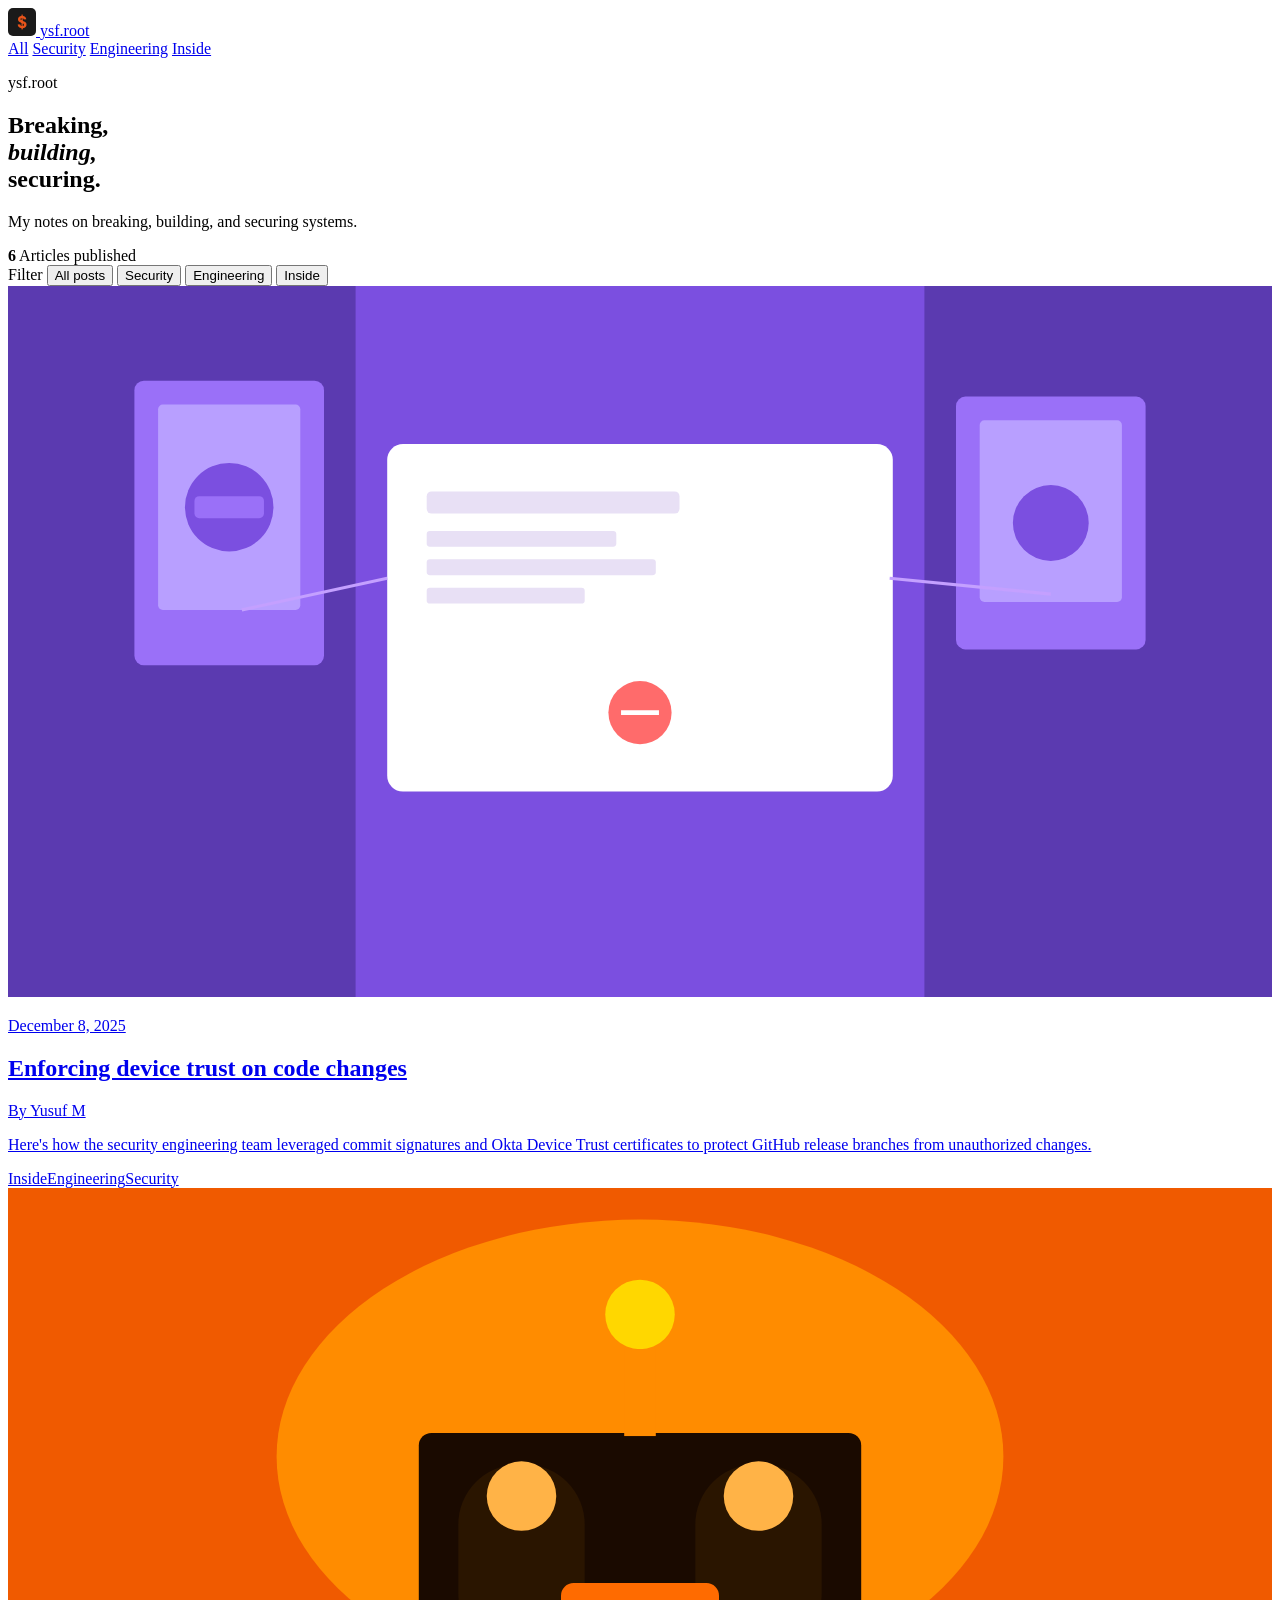
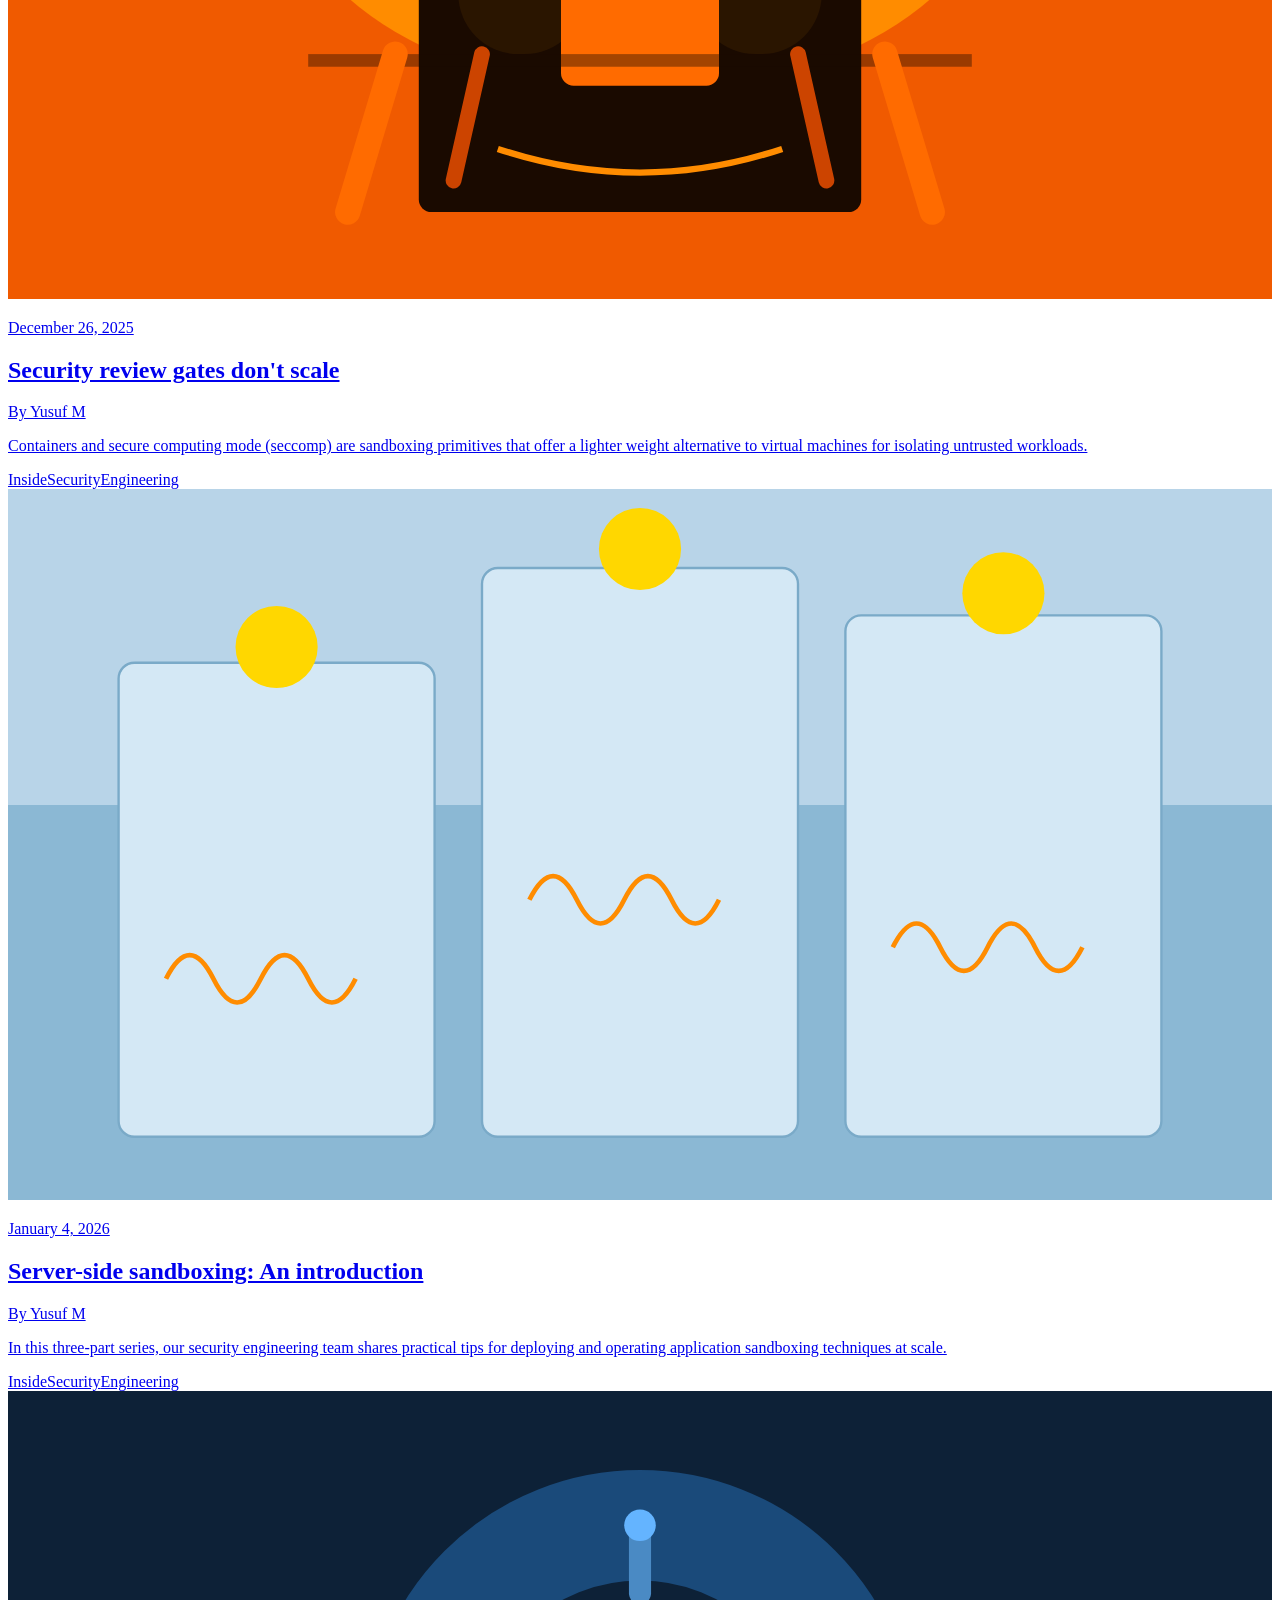
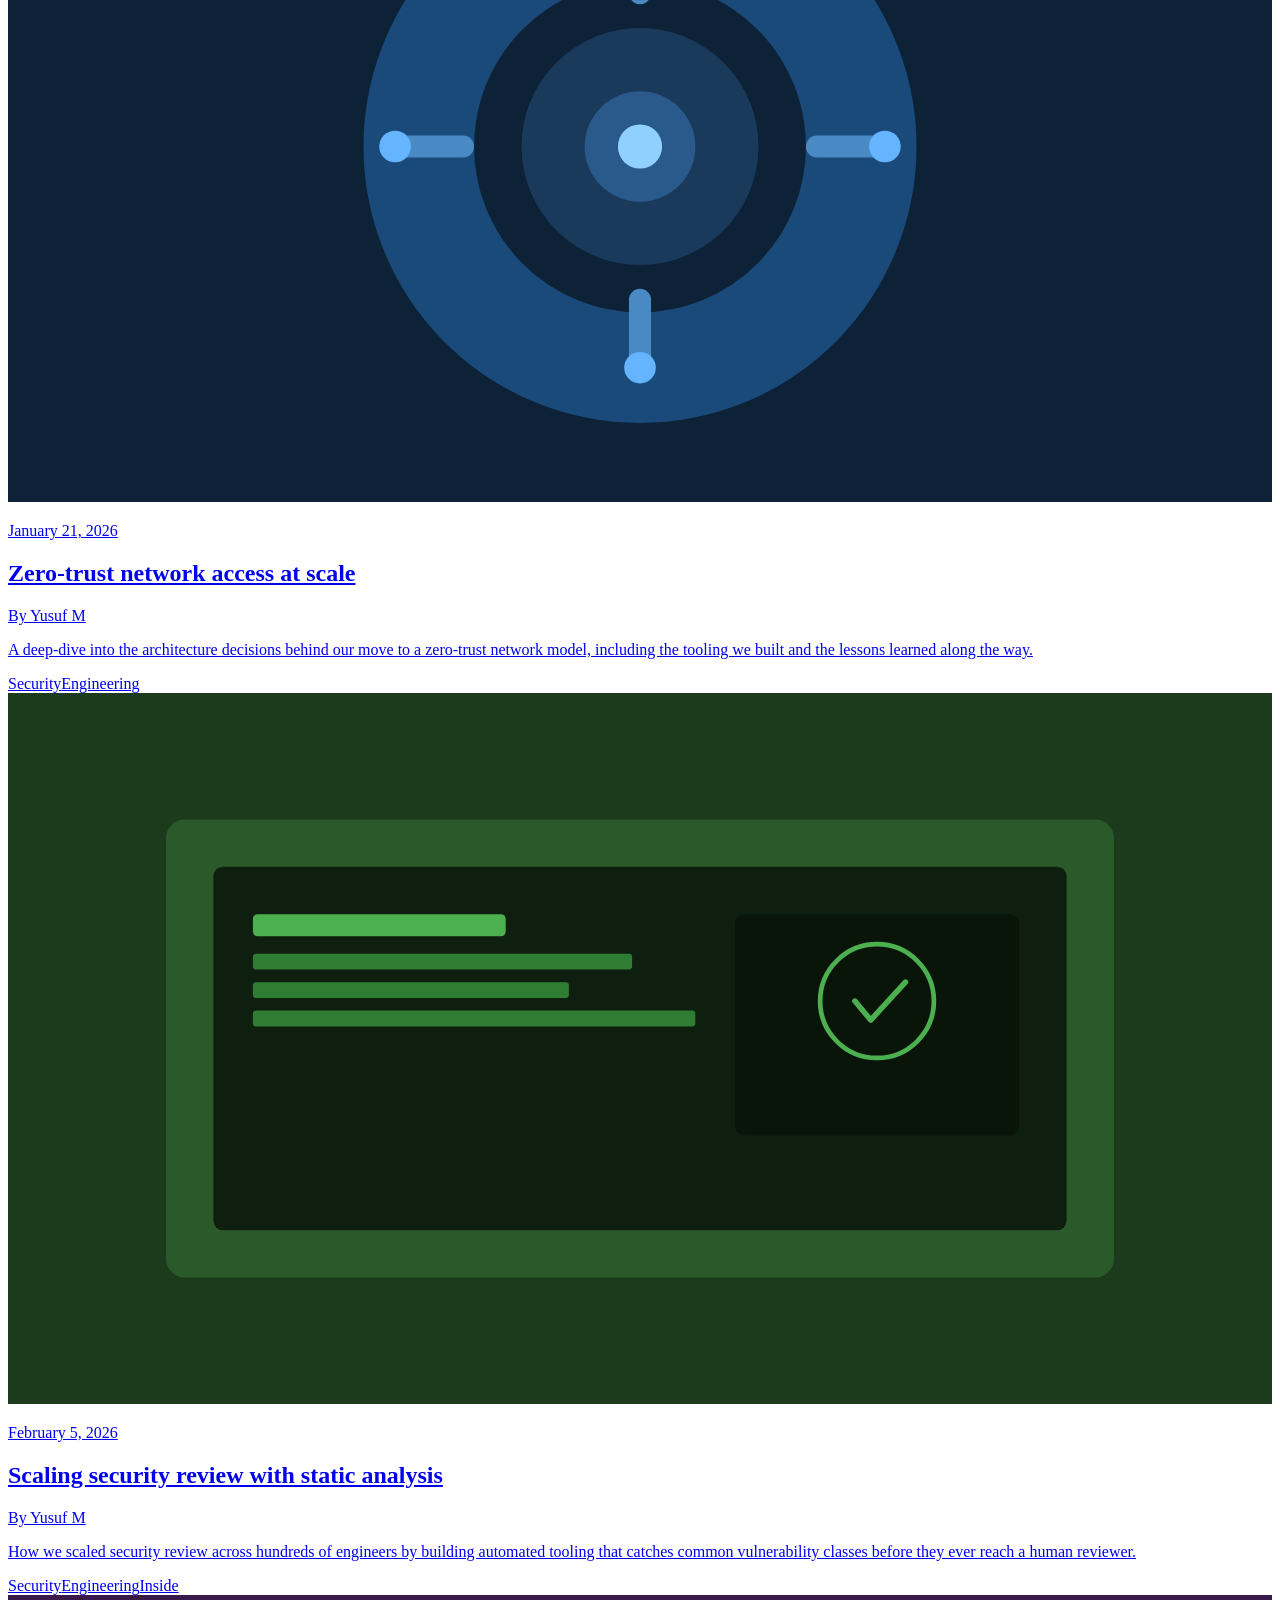
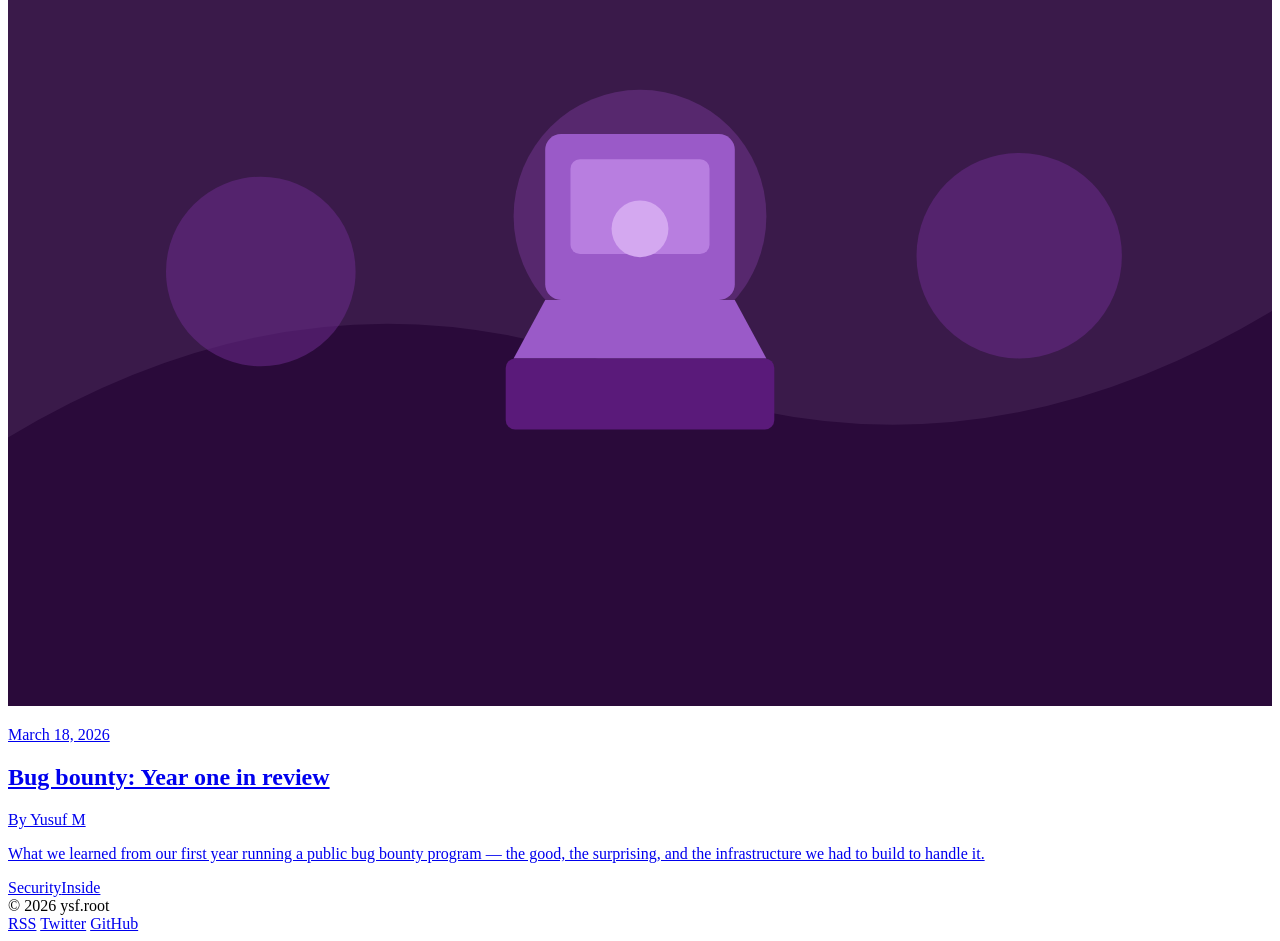
==== commit b1d54e26: "update posts" ====
--- a/index.html
+++ b/index.html
@@ -94,8 +94,8 @@
     </svg>`
   },
   {
-    slug: "sandboxing-containers",
-    title: "Server-side sandboxing: Containers and seccomp",
+    slug: "security-gates",
+    title: "Security review gates don't scale",
     date: "December 26, 2025",
     author: "Yusuf M",
     tags: ["inside", "security", "engineering"],
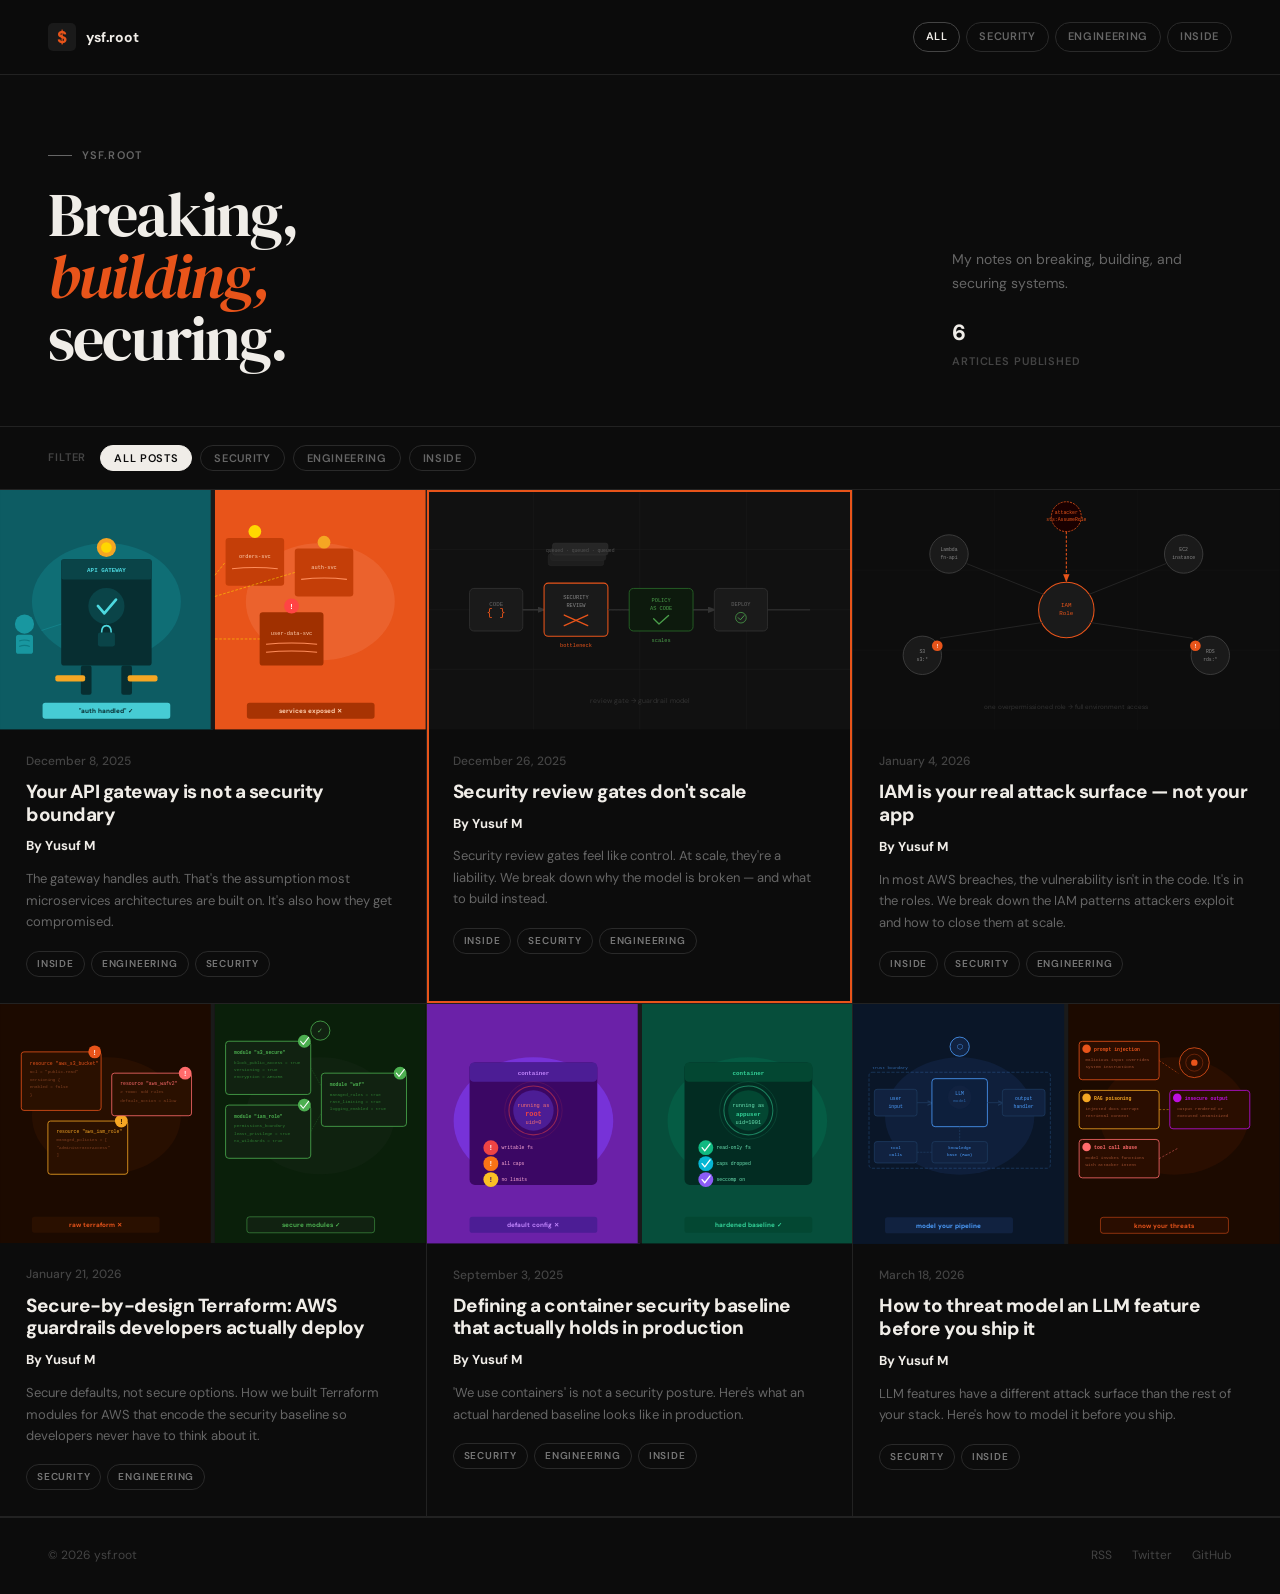
==== commit 43f28a9b: "update: links and blog posts" ====
--- a/index.html
+++ b/index.html
@@ -63,154 +63,552 @@
 <script>
 const posts = [
   {
-    slug: "device-trust",
-    title: "Enforcing device trust on code changes",
+    slug: "api-gateway-not-a-boundary",
+    title: "Your API gateway is not a security boundary",
     date: "December 8, 2025",
     author: "Yusuf M",
     tags: ["inside", "engineering", "security"],
     tagLabels: ["Inside", "Engineering", "Security"],
-    excerpt: "Here's how the security engineering team leveraged commit signatures and Okta Device Trust certificates to protect GitHub release branches from unauthorized changes.",
+    excerpt: "The gateway handles auth. That's the assumption most microservices architectures are built on. It's also how they get compromised.",
     featured: false,
-    thumb: `<svg viewBox="0 0 800 450" xmlns="http://www.w3.org/2000/svg">
-      <rect width="800" height="450" fill="#7B4FE0"/>
-      <rect x="0" y="0" width="220" height="450" fill="#5B3AB0"/>
-      <rect x="580" y="0" width="220" height="450" fill="#5B3AB0"/>
-      <rect x="80" y="60" width="120" height="180" rx="6" fill="#9A70F8"/>
-      <rect x="95" y="75" width="90" height="130" rx="3" fill="#B89FFF"/>
-      <circle cx="140" cy="140" r="28" fill="#7B4FE0"/>
-      <rect x="118" y="133" width="44" height="14" rx="3" fill="#9A70F8"/>
-      <rect x="600" y="70" width="120" height="160" rx="6" fill="#9A70F8"/>
-      <rect x="615" y="85" width="90" height="115" rx="3" fill="#B89FFF"/>
-      <circle cx="660" cy="150" r="24" fill="#7B4FE0"/>
-      <rect x="240" y="100" width="320" height="220" rx="10" fill="#fff"/>
-      <rect x="265" y="130" width="160" height="14" rx="3" fill="#E8E0F5"/>
-      <rect x="265" y="155" width="120" height="10" rx="2" fill="#E8E0F5"/>
-      <rect x="265" y="173" width="145" height="10" rx="2" fill="#E8E0F5"/>
-      <rect x="265" y="191" width="100" height="10" rx="2" fill="#E8E0F5"/>
-      <circle cx="400" cy="270" r="20" fill="#FF6B6B"/>
-      <line x1="388" y1="270" x2="412" y2="270" stroke="#fff" stroke-width="3"/>
-      <line x1="148" y1="205" x2="240" y2="185" stroke="#C4A0FF" stroke-width="2"/>
-      <line x1="660" y1="195" x2="558" y2="185" stroke="#C4A0FF" stroke-width="2"/>
+    thumb: `<svg width="100%" viewBox="0 0 800 450" role="img" xmlns="http://www.w3.org/2000/svg">
+      <title>API gateway security boundary hero</title>
+      <desc>Flat editorial illustration: left panel shows a gateway with a false sense of security, right panel shows exposed internal services</desc>
+
+      <!-- LEFT PANEL: Gateway — deep teal -->
+      <rect x="0" y="0" width="400" height="450" fill="#0D5C63"/>
+      <ellipse cx="200" cy="210" rx="140" ry="110" fill="#117A82" opacity="0.6"/>
+
+      <!-- Gateway box -->
+      <rect x="115" y="130" width="170" height="200" rx="6" fill="#072E31"/>
+
+      <!-- Gateway header bar -->
+      <rect x="115" y="130" width="170" height="38" rx="4" fill="#0A4448"/>
+
+      <!-- Top indicator light -->
+      <circle cx="200" cy="108" r="18" fill="#F5A623"/>
+      <circle cx="200" cy="108" r="10" fill="#FFD700"/>
+
+      <!-- Gateway label on header -->
+      <text x="200" y="154" text-anchor="middle" font-family="monospace" font-size="11" font-weight="700" fill="#4DD9E0">API GATEWAY</text>
+
+      <!-- Green tick — false sense of security -->
+      <circle cx="200" cy="218" r="34" fill="#0A4448"/>
+      <path d="M184 218 L196 232 L218 206" stroke="#4DD9E0" stroke-width="5" fill="none" stroke-linecap="round" stroke-linejoin="round"/>
+
+      <!-- Lock icon below tick -->
+      <rect x="184" y="268" width="32" height="26" rx="4" fill="#0A4448"/>
+      <path d="M191 268 Q191 255 200 255 Q209 255 209 268" stroke="#4DD9E0" stroke-width="3" fill="none"/>
+
+      <!-- Gateway legs -->
+      <rect x="152" y="330" width="20" height="55" rx="4" fill="#072E31"/>
+      <rect x="228" y="330" width="20" height="55" rx="4" fill="#072E31"/>
+      <rect x="104" y="348" width="56" height="12" rx="4" fill="#F5A623"/>
+      <rect x="240" y="348" width="56" height="12" rx="4" fill="#F5A623"/>
+
+      <!-- Left person / client -->
+      <circle cx="46" cy="252" r="18" fill="#1A9DA6" opacity="0.9"/>
+      <rect x="30" y="272" width="32" height="36" rx="5" fill="#1A9DA6" opacity="0.9"/>
+      <path d="M36 284 Q46 280 56 284" stroke="#0D7A82" stroke-width="2" fill="none"/>
+      <path d="M36 294 Q46 290 56 294" stroke="#0D7A82" stroke-width="2" fill="none"/>
+      <line x1="78" y1="264" x2="115" y2="252" stroke="#1A9DA6" stroke-width="1.5" opacity="0.5"/>
+
+      <!-- DIVIDER -->
+      <rect x="396" y="0" width="8" height="450" fill="#1a1a1a"/>
+
+      <!-- RIGHT PANEL: Exposed internals — warm orange -->
+      <rect x="404" y="0" width="396" height="450" fill="#E8541A"/>
+      <ellipse cx="602" cy="210" rx="140" ry="110" fill="#F07040" opacity="0.5"/>
+
+      <!-- Internal service cards — exposed, messy -->
+      <!-- Service 1: Orders -->
+      <rect x="424" y="90" width="110" height="90" rx="6" fill="#C43E08"/>
+      <circle cx="479" cy="78" r="12" fill="#FFD700"/>
+      <text x="479" y="128" text-anchor="middle" font-family="monospace" font-size="10" fill="#FFD0B0">orders-svc</text>
+      <path d="M436 148 Q479 143 522 148" stroke="#FF8C5A" stroke-width="2" fill="none"/>
+
+      <!-- Service 2: Auth -->
+      <rect x="554" y="110" width="110" height="90" rx="6" fill="#C43E08"/>
+      <circle cx="609" cy="98" r="12" fill="#F5A623"/>
+      <text x="609" y="148" text-anchor="middle" font-family="monospace" font-size="10" fill="#FFD0B0">auth-svc</text>
+      <path d="M566 168 Q609 163 652 168" stroke="#FF8C5A" stroke-width="2" fill="none"/>
+
+      <!-- Service 3: User data — highlighted as exposed -->
+      <rect x="488" y="230" width="120" height="100" rx="6" fill="#A03000"/>
+      <circle cx="548" cy="218" r="14" fill="#FF4444"/>
+      <!-- Exclamation on circle -->
+      <text x="548" y="223" text-anchor="middle" font-family="monospace" font-size="14" font-weight="800" fill="#fff">!</text>
+      <text x="548" y="272" text-anchor="middle" font-family="monospace" font-size="10" fill="#FFD0B0">user-data-svc</text>
+      <path d="M500 290 Q548 285 596 290" stroke="#FF8C5A" stroke-width="2" fill="none"/>
+      <path d="M500 305 Q548 300 596 305" stroke="#FF8C5A" stroke-width="2" fill="none"/>
+
+      <!-- Dotted lines showing bypass paths -->
+      <line x1="404" y1="160" x2="424" y2="135" stroke="#FFD700" stroke-width="1.5" stroke-dasharray="5,3" opacity="0.7"/>
+      <line x1="404" y1="200" x2="554" y2="155" stroke="#FFD700" stroke-width="1.5" stroke-dasharray="5,3" opacity="0.7"/>
+      <line x1="404" y1="280" x2="488" y2="280" stroke="#FFD700" stroke-width="1.5" stroke-dasharray="5,3" opacity="0.7"/>
+
+      <!-- LABELS -->
+      <rect x="80" y="400" width="240" height="30" rx="5" fill="#4DD9E0" opacity="0.9"/>
+      <text x="200" y="420" text-anchor="middle" font-family="'DM Sans', monospace" font-size="12" font-weight="700" fill="#072E31">"auth handled" ✓</text>
+
+      <rect x="464" y="400" width="240" height="30" rx="5" fill="#A03000" opacity="0.9"/>
+      <text x="584" y="420" text-anchor="middle" font-family="'DM Sans', monospace" font-size="12" font-weight="700" fill="#FFD0B0">services exposed ✕</text>
     </svg>`
   },
   {
-    slug: "security-gates",
+    slug: "security-review-gates",
     title: "Security review gates don't scale",
     date: "December 26, 2025",
     author: "Yusuf M",
     tags: ["inside", "security", "engineering"],
     tagLabels: ["Inside", "Security", "Engineering"],
-    excerpt: "Containers and secure computing mode (seccomp) are sandboxing primitives that offer a lighter weight alternative to virtual machines for isolating untrusted workloads.",
+    excerpt: "Security review gates feel like control. At scale, they're a liability. We break down why the model is broken — and what to build instead.",
     featured: true,
     thumb: `<svg viewBox="0 0 800 450" xmlns="http://www.w3.org/2000/svg">
-      <rect width="800" height="450" fill="#F05A00"/>
-      <ellipse cx="400" cy="170" rx="230" ry="150" fill="#FF8C00"/>
-      <rect x="260" y="155" width="280" height="240" rx="8" fill="#1a0a00"/>
-      <rect x="285" y="175" width="80" height="120" rx="38" fill="#2a1500"/>
-      <rect x="435" y="175" width="80" height="120" rx="38" fill="#2a1500"/>
-      <circle cx="325" cy="195" r="22" fill="#FFB347"/>
-      <circle cx="475" cy="195" r="22" fill="#FFB347"/>
-      <rect x="350" y="250" width="100" height="65" rx="8" fill="#FF6B00"/>
-      <path d="M310 355 Q400 385 490 355" stroke="#FF8C00" stroke-width="4" fill="none"/>
-      <rect x="190" y="295" width="420" height="8" fill="#1a0a00" opacity="0.4"/>
-      <path d="M245 295 L215 395" stroke="#FF6B00" stroke-width="16" stroke-linecap="round"/>
-      <path d="M555 295 L585 395" stroke="#FF6B00" stroke-width="16" stroke-linecap="round"/>
-      <path d="M300 295 L282 375" stroke="#CC4400" stroke-width="10" stroke-linecap="round"/>
-      <path d="M500 295 L518 375" stroke="#CC4400" stroke-width="10" stroke-linecap="round"/>
-      <circle cx="400" cy="80" r="22" fill="#FFD700"/>
-      <rect x="390" y="102" width="20" height="55" fill="#FF8C00"/>
+      <!-- Background -->
+      <rect width="800" height="450" fill="#111111"/>
+      <!-- Subtle grid -->
+      <line x1="0" y1="112" x2="800" y2="112" stroke="#1e1e1e" stroke-width="1"/>
+      <line x1="0" y1="225" x2="800" y2="225" stroke="#1e1e1e" stroke-width="1"/>
+      <line x1="0" y1="337" x2="800" y2="337" stroke="#1e1e1e" stroke-width="1"/>
+      <line x1="200" y1="0" x2="200" y2="450" stroke="#1e1e1e" stroke-width="1"/>
+      <line x1="400" y1="0" x2="400" y2="450" stroke="#1e1e1e" stroke-width="1"/>
+      <line x1="600" y1="0" x2="600" y2="450" stroke="#1e1e1e" stroke-width="1"/>
+
+      <!-- Pipeline track -->
+      <line x1="80" y1="225" x2="720" y2="225" stroke="#2a2a2a" stroke-width="3"/>
+
+      <!-- Stage 1: Code -->
+      <rect x="80" y="185" width="100" height="80" rx="8" fill="#1a1a1a" stroke="#333" stroke-width="1.5"/>
+      <text x="130" y="218" text-anchor="middle" font-family="monospace" font-size="11" fill="#666">CODE</text>
+      <text x="130" y="236" text-anchor="middle" font-family="monospace" font-size="20" fill="#e8541a">{ }</text>
+
+      <!-- Arrow -->
+      <path d="M180 225 L220 225" stroke="#333" stroke-width="2" marker-end="url(#arr)"/>
+
+      <!-- Stage 2: Gate (blocked / red X) -->
+      <rect x="220" y="175" width="120" height="100" rx="8" fill="#1a1a1a" stroke="#e8541a" stroke-width="2"/>
+      <text x="280" y="205" text-anchor="middle" font-family="monospace" font-size="10" fill="#888">SECURITY</text>
+      <text x="280" y="220" text-anchor="middle" font-family="monospace" font-size="10" fill="#888">REVIEW</text>
+      <!-- X mark -->
+      <line x1="258" y1="235" x2="302" y2="255" stroke="#e8541a" stroke-width="2.5" stroke-linecap="round"/>
+      <line x1="302" y1="235" x2="258" y2="255" stroke="#e8541a" stroke-width="2.5" stroke-linecap="round"/>
+
+      <!-- Stacked queue tickets above gate -->
+      <rect x="228" y="120" width="104" height="22" rx="4" fill="#1e1e1e" stroke="#2a2a2a" stroke-width="1"/>
+      <rect x="232" y="110" width="104" height="22" rx="4" fill="#222" stroke="#2a2a2a" stroke-width="1"/>
+      <rect x="236" y="100" width="104" height="22" rx="4" fill="#262626" stroke="#333" stroke-width="1"/>
+      <text x="288" y="116" text-anchor="middle" font-family="monospace" font-size="9" fill="#555">queued · queued · queued</text>
+
+      <!-- Arrow (faded — bottleneck) -->
+      <path d="M340 225 L380 225" stroke="#2a2a2a" stroke-width="2" stroke-dasharray="4,3"/>
+
+      <!-- Stage 3: CI/CD guardrails (green check) -->
+      <rect x="380" y="185" width="120" height="80" rx="8" fill="#0d1a0d" stroke="#2a6e2a" stroke-width="1.5"/>
+      <text x="440" y="210" text-anchor="middle" font-family="monospace" font-size="10" fill="#4a9e4a">POLICY</text>
+      <text x="440" y="225" text-anchor="middle" font-family="monospace" font-size="10" fill="#4a9e4a">AS CODE</text>
+      <!-- Checkmark -->
+      <path d="M426 242 L436 252 L454 236" stroke="#4a9e4a" stroke-width="2.5" fill="none" stroke-linecap="round" stroke-linejoin="round"/>
+
+      <!-- Arrow -->
+      <path d="M500 225 L540 225" stroke="#333" stroke-width="2" marker-end="url(#arr)"/>
+
+      <!-- Stage 4: Deploy -->
+      <rect x="540" y="185" width="100" height="80" rx="8" fill="#1a1a1a" stroke="#333" stroke-width="1.5"/>
+      <text x="590" y="218" text-anchor="middle" font-family="monospace" font-size="10" fill="#666">DEPLOY</text>
+      <circle cx="590" cy="240" r="10" fill="#1e1e1e" stroke="#4a9e4a" stroke-width="1.5"/>
+      <path d="M585 240 L589 244 L596 236" stroke="#4a9e4a" stroke-width="1.8" fill="none" stroke-linecap="round" stroke-linejoin="round"/>
+
+      <!-- Label under gate: bottleneck -->
+      <text x="280" y="295" text-anchor="middle" font-family="monospace" font-size="10" fill="#e8541a">bottleneck</text>
+
+      <!-- Label under guardrails: scalable -->
+      <text x="440" y="285" text-anchor="middle" font-family="monospace" font-size="10" fill="#4a9e4a">scales</text>
+
+      <!-- Arrow defs -->
+      <defs>
+        <marker id="arr" markerWidth="8" markerHeight="8" refX="6" refY="3" orient="auto">
+          <path d="M0,0 L0,6 L8,3 z" fill="#333"/>
+        </marker>
+      </defs>
+
+      <!-- Bottom label -->
+      <text x="400" y="400" text-anchor="middle" font-family="'DM Sans', monospace" font-size="13" fill="#333">review gate  →  guardrail model</text>
     </svg>`
   },
   {
-    slug: "sandboxing-intro",
-    title: "Server-side sandboxing: An introduction",
+    slug: "iam-attack-surface",
+    title: "IAM is your real attack surface — not your app",
     date: "January 4, 2026",
     author: "Yusuf M",
     tags: ["inside", "security", "engineering"],
     tagLabels: ["Inside", "Security", "Engineering"],
-    excerpt: "In this three-part series, our security engineering team shares practical tips for deploying and operating application sandboxing techniques at scale.",
+    excerpt: "In most AWS breaches, the vulnerability isn't in the code. It's in the roles. We break down the IAM patterns attackers exploit and how to close them at scale.",
     featured: false,
     thumb: `<svg viewBox="0 0 800 450" xmlns="http://www.w3.org/2000/svg">
-      <rect width="800" height="450" fill="#B8D4E8"/>
-      <rect x="0" y="200" width="800" height="250" fill="#8BB8D4"/>
-      <rect x="70" y="110" width="200" height="300" rx="10" fill="#D4E8F5" stroke="#7AAAC8" stroke-width="1.5"/>
-      <rect x="300" y="50" width="200" height="360" rx="10" fill="#D4E8F5" stroke="#7AAAC8" stroke-width="1.5"/>
-      <rect x="530" y="80" width="200" height="330" rx="10" fill="#D4E8F5" stroke="#7AAAC8" stroke-width="1.5"/>
-      <circle cx="170" cy="100" r="26" fill="#FFD700"/>
-      <circle cx="400" cy="38" r="26" fill="#FFD700"/>
-      <circle cx="630" cy="66" r="26" fill="#FFD700"/>
-      <path d="M100 310 Q115 280 130 310 Q145 340 160 310 Q175 280 190 310 Q205 340 220 310" stroke="#FF8C00" stroke-width="3" fill="none"/>
-      <path d="M330 260 Q345 230 360 260 Q375 290 390 260 Q405 230 420 260 Q435 290 450 260" stroke="#FF8C00" stroke-width="3" fill="none"/>
-      <path d="M560 290 Q575 260 590 290 Q605 320 620 290 Q635 260 650 290 Q665 320 680 290" stroke="#FF8C00" stroke-width="3" fill="none"/>
+      <rect width="800" height="450" fill="#0d0d0d"/>
+
+      <!-- Subtle grid -->
+      <line x1="0" y1="150" x2="800" y2="150" stroke="#161616" stroke-width="1"/>
+      <line x1="0" y1="300" x2="800" y2="300" stroke="#161616" stroke-width="1"/>
+      <line x1="266" y1="0" x2="266" y2="450" stroke="#161616" stroke-width="1"/>
+      <line x1="533" y1="0" x2="533" y2="450" stroke="#161616" stroke-width="1"/>
+
+      <!-- Central IAM role node -->
+      <circle cx="400" cy="225" r="52" fill="#1a1a1a" stroke="#e8541a" stroke-width="2"/>
+      <text x="400" y="219" text-anchor="middle" font-family="monospace" font-size="11" fill="#e8541a">IAM</text>
+      <text x="400" y="235" text-anchor="middle" font-family="monospace" font-size="11" fill="#e8541a">Role</text>
+
+      <!-- Spoke nodes -->
+      <!-- Lambda -->
+      <circle cx="180" cy="120" r="36" fill="#1a1a1a" stroke="#444" stroke-width="1.5"/>
+      <text x="180" y="115" text-anchor="middle" font-family="monospace" font-size="9" fill="#888">Lambda</text>
+      <text x="180" y="130" text-anchor="middle" font-family="monospace" font-size="9" fill="#888">fn-api</text>
+
+      <!-- EC2 -->
+      <circle cx="620" cy="120" r="36" fill="#1a1a1a" stroke="#444" stroke-width="1.5"/>
+      <text x="620" y="115" text-anchor="middle" font-family="monospace" font-size="9" fill="#888">EC2</text>
+      <text x="620" y="130" text-anchor="middle" font-family="monospace" font-size="9" fill="#888">instance</text>
+
+      <!-- S3 -->
+      <circle cx="130" cy="310" r="36" fill="#1a1a1a" stroke="#444" stroke-width="1.5"/>
+      <text x="130" y="305" text-anchor="middle" font-family="monospace" font-size="9" fill="#888">S3</text>
+      <text x="130" y="320" text-anchor="middle" font-family="monospace" font-size="9" fill="#888">s3:*</text>
+
+      <!-- RDS -->
+      <circle cx="670" cy="310" r="36" fill="#1a1a1a" stroke="#444" stroke-width="1.5"/>
+      <text x="670" y="305" text-anchor="middle" font-family="monospace" font-size="9" fill="#888">RDS</text>
+      <text x="670" y="320" text-anchor="middle" font-family="monospace" font-size="9" fill="#888">rds:*</text>
+
+      <!-- Attacker node -->
+      <circle cx="400" cy="50" r="28" fill="#1a0000" stroke="#e8541a" stroke-width="1.5" stroke-dasharray="4,2"/>
+      <text x="400" y="45" text-anchor="middle" font-family="monospace" font-size="9" fill="#e8541a">attacker</text>
+      <text x="400" y="59" text-anchor="middle" font-family="monospace" font-size="9" fill="#e8541a">sts:AssumeRole</text>
+
+      <!-- Edges: spokes to center -->
+      <line x1="213" y1="138" x2="358" y2="196" stroke="#2a2a2a" stroke-width="1.5"/>
+      <line x1="587" y1="138" x2="442" y2="196" stroke="#2a2a2a" stroke-width="1.5"/>
+      <line x1="163" y1="278" x2="358" y2="248" stroke="#2a2a2a" stroke-width="1.5"/>
+      <line x1="637" y1="278" x2="442" y2="248" stroke="#2a2a2a" stroke-width="1.5"/>
+
+      <!-- Attacker edge — orange, prominent -->
+      <line x1="400" y1="78" x2="400" y2="173" stroke="#e8541a" stroke-width="2" stroke-dasharray="5,3"/>
+      <polygon points="400,173 394,158 406,158" fill="#e8541a"/>
+
+      <!-- Wildcard warning badge on S3 -->
+      <circle cx="158" cy="292" r="10" fill="#e8541a"/>
+      <text x="158" y="296" text-anchor="middle" font-family="monospace" font-size="10" font-weight="bold" fill="#fff">!</text>
+
+      <!-- Wildcard warning badge on RDS -->
+      <circle cx="642" cy="292" r="10" fill="#e8541a"/>
+      <text x="642" y="296" text-anchor="middle" font-family="monospace" font-size="10" font-weight="bold" fill="#fff">!</text>
+
+      <!-- Bottom label -->
+      <text x="400" y="410" text-anchor="middle" font-family="'DM Sans', monospace" font-size="12" fill="#333">one overpermissioned role  →  full environment access</text>
     </svg>`
   },
   {
-    slug: "zero-trust",
-    title: "Zero-trust network access at scale",
+    slug: "secure-terraform-modules",
+    title: "Secure-by-design Terraform: AWS guardrails developers actually deploy",
     date: "January 21, 2026",
     author: "Yusuf M",
     tags: ["security", "engineering"],
     tagLabels: ["Security", "Engineering"],
-    excerpt: "A deep-dive into the architecture decisions behind our move to a zero-trust network model, including the tooling we built and the lessons learned along the way.",
+    excerpt: "Secure defaults, not secure options. How we built Terraform modules for AWS that encode the security baseline so developers never have to think about it.",
     featured: false,
-    thumb: `<svg viewBox="0 0 800 450" xmlns="http://www.w3.org/2000/svg">
-      <rect width="800" height="450" fill="#0D2137"/>
-      <circle cx="400" cy="225" r="140" fill="none" stroke="#1A4A7A" stroke-width="70"/>
-      <circle cx="400" cy="225" r="75" fill="#1A3A5C"/>
-      <circle cx="400" cy="225" r="35" fill="#2A5A8C"/>
-      <rect x="393" y="85" width="14" height="50" rx="7" fill="#4A8AC4"/>
-      <rect x="393" y="315" width="14" height="50" rx="7" fill="#4A8AC4"/>
-      <rect x="245" y="218" width="50" height="14" rx="7" fill="#4A8AC4"/>
-      <rect x="505" y="218" width="50" height="14" rx="7" fill="#4A8AC4"/>
-      <circle cx="400" cy="85" r="10" fill="#64B4FF"/>
-      <circle cx="400" cy="365" r="10" fill="#64B4FF"/>
-      <circle cx="245" cy="225" r="10" fill="#64B4FF"/>
-      <circle cx="555" cy="225" r="10" fill="#64B4FF"/>
-      <circle cx="400" cy="225" r="14" fill="#90D0FF"/>
+    thumb: `<svg width="100%" viewBox="0 0 800 450" role="img" xmlns="http://www.w3.org/2000/svg">
+      <title>Secure Terraform modules hero</title>
+      <desc>Flat editorial illustration: left panel shows raw unsafe Terraform, right panel shows secure reusable modules with guardrails</desc>
+ 
+      <!-- LEFT PANEL: raw / unsafe — muted red -->
+      <rect x="0" y="0" width="400" height="450" fill="#1C0A00"/>
+      <ellipse cx="200" cy="210" rx="140" ry="110" fill="#2E1200" opacity="0.7"/>
+ 
+      <!-- Raw config blocks — messy, overlapping -->
+      <rect x="40" y="90" width="150" height="110" rx="5" fill="#2A1000" stroke="#e8541a" stroke-width="1.5"/>
+      <text x="56" y="114" font-family="monospace" font-size="9" fill="#e8541a">resource "aws_s3_bucket"</text>
+      <text x="56" y="130" font-family="monospace" font-size="8" fill="#804020">  acl = "public-read"</text>
+      <text x="56" y="144" font-family="monospace" font-size="8" fill="#804020">  versioning {</text>
+      <text x="56" y="158" font-family="monospace" font-size="8" fill="#804020">    enabled = false</text>
+      <text x="56" y="172" font-family="monospace" font-size="8" fill="#804020">  }</text>
+      <!-- Warning badge -->
+      <circle cx="178" cy="90" r="12" fill="#e8541a"/>
+      <text x="178" y="95" text-anchor="middle" font-family="monospace" font-size="12" font-weight="800" fill="#fff">!</text>
+ 
+      <rect x="90" y="220" width="150" height="100" rx="5" fill="#2A1000" stroke="#F5A623" stroke-width="1.5"/>
+      <text x="106" y="242" font-family="monospace" font-size="9" fill="#F5A623">resource "aws_iam_role"</text>
+      <text x="106" y="258" font-family="monospace" font-size="8" fill="#804020">  managed_policies = [</text>
+      <text x="106" y="272" font-family="monospace" font-size="8" fill="#804020">    "AdministratorAccess"</text>
+      <text x="106" y="286" font-family="monospace" font-size="8" fill="#804020">  ]</text>
+      <circle cx="228" cy="220" r="12" fill="#F5A623"/>
+      <text x="228" y="225" text-anchor="middle" font-family="monospace" font-size="12" font-weight="800" fill="#1C0A00">!</text>
+ 
+      <rect x="210" y="130" width="150" height="80" rx="5" fill="#2A1000" stroke="#FF6B6B" stroke-width="1.5"/>
+      <text x="226" y="152" font-family="monospace" font-size="9" fill="#FF6B6B">resource "aws_wafv2"</text>
+      <text x="226" y="168" font-family="monospace" font-size="8" fill="#804020">  # TODO: add rules</text>
+      <text x="226" y="184" font-family="monospace" font-size="8" fill="#804020">  default_action = allow</text>
+      <circle cx="348" cy="130" r="12" fill="#FF6B6B"/>
+      <text x="348" y="135" text-anchor="middle" font-family="monospace" font-size="12" font-weight="800" fill="#fff">!</text>
+ 
+      <!-- DIVIDER -->
+      <rect x="396" y="0" width="8" height="450" fill="#1a1a1a"/>
+ 
+      <!-- RIGHT PANEL: secure modules — deep green -->
+      <rect x="404" y="0" width="396" height="450" fill="#0A1F0A"/>
+      <ellipse cx="602" cy="210" rx="140" ry="110" fill="#122412" opacity="0.7"/>
+ 
+      <!-- Module cards — clean, structured -->
+      <!-- S3 module -->
+      <rect x="424" y="70" width="160" height="100" rx="6" fill="#112211" stroke="#4CAF50" stroke-width="1.5"/>
+      <text x="440" y="94" font-family="monospace" font-size="9" font-weight="700" fill="#4CAF50">module "s3_secure"</text>
+      <text x="440" y="112" font-family="monospace" font-size="8" fill="#2E7D32">  block_public_access = true</text>
+      <text x="440" y="126" font-family="monospace" font-size="8" fill="#2E7D32">  versioning          = true</text>
+      <text x="440" y="140" font-family="monospace" font-size="8" fill="#2E7D32">  encryption          = AES256</text>
+      <!-- Check badge -->
+      <circle cx="572" cy="70" r="12" fill="#4CAF50"/>
+      <path d="M565 70 L570 76 L580 63" stroke="#fff" stroke-width="2" fill="none" stroke-linecap="round" stroke-linejoin="round"/>
+ 
+      <!-- IAM module -->
+      <rect x="424" y="190" width="160" height="100" rx="6" fill="#112211" stroke="#4CAF50" stroke-width="1.5"/>
+      <text x="440" y="214" font-family="monospace" font-size="9" font-weight="700" fill="#4CAF50">module "iam_role"</text>
+      <text x="440" y="232" font-family="monospace" font-size="8" fill="#2E7D32">  permissions_boundary</text>
+      <text x="440" y="246" font-family="monospace" font-size="8" fill="#2E7D32">  least_privilege = true</text>
+      <text x="440" y="260" font-family="monospace" font-size="8" fill="#2E7D32">  no_wildcards    = true</text>
+      <circle cx="572" cy="190" r="12" fill="#4CAF50"/>
+      <path d="M565 190 L570 196 L580 183" stroke="#fff" stroke-width="2" fill="none" stroke-linecap="round" stroke-linejoin="round"/>
+ 
+      <!-- WAF module -->
+      <rect x="604" y="130" width="160" height="100" rx="6" fill="#112211" stroke="#4CAF50" stroke-width="1.5"/>
+      <text x="620" y="154" font-family="monospace" font-size="9" font-weight="700" fill="#4CAF50">module "waf"</text>
+      <text x="620" y="172" font-family="monospace" font-size="8" fill="#2E7D32">  managed_rules   = true</text>
+      <text x="620" y="186" font-family="monospace" font-size="8" fill="#2E7D32">  rate_limiting   = true</text>
+      <text x="620" y="200" font-family="monospace" font-size="8" fill="#2E7D32">  logging_enabled = true</text>
+      <circle cx="752" cy="130" r="12" fill="#4CAF50"/>
+      <path d="M745 130 L750 136 L760 123" stroke="#fff" stroke-width="2" fill="none" stroke-linecap="round" stroke-linejoin="round"/>
+ 
+      <!-- Connecting lines between modules -->
+      <line x1="584" y1="120" x2="604" y2="155" stroke="#2E7D32" stroke-width="1" stroke-dasharray="3,2" opacity="0.6"/>
+      <line x1="584" y1="240" x2="604" y2="205" stroke="#2E7D32" stroke-width="1" stroke-dasharray="3,2" opacity="0.6"/>
+ 
+      <!-- Top indicator -->
+      <circle cx="602" cy="50" r="18" fill="#112211" stroke="#4CAF50" stroke-width="1.5"/>
+      <text x="602" y="55" text-anchor="middle" font-family="monospace" font-size="13" fill="#4CAF50">✓</text>
+ 
+      <!-- LABELS -->
+      <rect x="60" y="400" width="240" height="30" rx="5" fill="#2A1000"/>
+      <text x="180" y="420" text-anchor="middle" font-family="'DM Sans', monospace" font-size="12" font-weight="700" fill="#e8541a">raw terraform ✕</text>
+      <rect x="464" y="400" width="240" height="30" rx="5" fill="#112211" stroke="#4CAF50" stroke-width="1"/>
+      <text x="584" y="420" text-anchor="middle" font-family="'DM Sans', monospace" font-size="12" font-weight="700" fill="#4CAF50">secure modules ✓</text>
     </svg>`
   },
   {
-    slug: "static-analysis",
-    title: "Scaling security review with static analysis",
-    date: "February 5, 2026",
+    slug: "secure-containers",
+    title: "Defining a container security baseline that actually holds in production",
+    date: "September 3, 2025",
     author: "Yusuf M",
     tags: ["security", "engineering", "inside"],
     tagLabels: ["Security", "Engineering", "Inside"],
-    excerpt: "How we scaled security review across hundreds of engineers by building automated tooling that catches common vulnerability classes before they ever reach a human reviewer.",
+    excerpt: "'We use containers' is not a security posture. Here's what an actual hardened baseline looks like in production.",
     featured: false,
-    thumb: `<svg viewBox="0 0 800 450" xmlns="http://www.w3.org/2000/svg">
-      <rect width="800" height="450" fill="#1C3A1C"/>
-      <rect x="100" y="80" width="600" height="290" rx="12" fill="#2A5A2A"/>
-      <rect x="130" y="110" width="540" height="230" rx="6" fill="#0f1f0f"/>
-      <rect x="155" y="140" width="160" height="14" rx="3" fill="#4CAF50"/>
-      <rect x="155" y="165" width="240" height="10" rx="2" fill="#2E7D32"/>
-      <rect x="155" y="183" width="200" height="10" rx="2" fill="#2E7D32"/>
-      <rect x="155" y="201" width="280" height="10" rx="2" fill="#2E7D32"/>
-      <rect x="460" y="140" width="180" height="140" rx="6" fill="#0a150a"/>
-      <circle cx="550" cy="195" r="36" fill="none" stroke="#4CAF50" stroke-width="3"/>
-      <path d="M536 195 L546 207 L568 183" stroke="#4CAF50" stroke-width="3.5" fill="none" stroke-linecap="round" stroke-linejoin="round"/>
+    thumb: `<svg width="100%" viewBox="0 0 800 450" role="img" xmlns="http://www.w3.org/2000/svg">
+      <title>Container security baseline hero</title>
+      <desc>Bright two-panel illustration: left shows an insecure container running as root, right shows a hardened container with security controls</desc>
+
+      <!-- LEFT PANEL: insecure — vivid purple -->
+      <rect x="0" y="0" width="400" height="450" fill="#6B21A8"/>
+      <ellipse cx="200" cy="220" rx="150" ry="120" fill="#7C3AED" opacity="0.7"/>
+
+      <!-- Container box — dark, ominous -->
+      <rect x="80" y="110" width="240" height="230" rx="10" fill="#3B0764"/>
+      <!-- Container lid/top -->
+      <rect x="80" y="110" width="240" height="36" rx="8" fill="#4C1D95"/>
+      <!-- Container label -->
+      <text x="200" y="133" text-anchor="middle" font-family="monospace" font-size="11" font-weight="700" fill="#C084FC">container</text>
+
+      <!-- Root user indicator — glowing red warning -->
+      <circle cx="200" cy="200" r="38" fill="#4C1D95"/>
+      <text x="200" y="193" text-anchor="middle" font-family="monospace" font-size="10" fill="#F87171">running as</text>
+      <text x="200" y="210" text-anchor="middle" font-family="monospace" font-size="13" font-weight="800" fill="#EF4444">root</text>
+      <text x="200" y="226" text-anchor="middle" font-family="monospace" font-size="10" fill="#F87171">uid=0</text>
+
+      <!-- Warning badges -->
+      <circle cx="120" cy="270" r="14" fill="#EF4444"/>
+      <text x="120" y="275" text-anchor="middle" font-family="monospace" font-size="13" font-weight="800" fill="#fff">!</text>
+      <text x="140" y="272" font-family="monospace" font-size="9" fill="#F9A8D4">writable fs</text>
+
+      <circle cx="120" cy="300" r="14" fill="#F97316"/>
+      <text x="120" y="305" text-anchor="middle" font-family="monospace" font-size="13" font-weight="800" fill="#fff">!</text>
+      <text x="140" y="302" font-family="monospace" font-size="9" fill="#F9A8D4">all caps</text>
+
+      <circle cx="120" cy="330" r="14" fill="#FBBF24"/>
+      <text x="120" y="335" text-anchor="middle" font-family="monospace" font-size="13" font-weight="800" fill="#3B0764">!</text>
+      <text x="140" y="332" font-family="monospace" font-size="9" fill="#F9A8D4">no limits</text>
+
+      <!-- Glow effect around root circle -->
+      <circle cx="200" cy="200" r="46" fill="none" stroke="#EF4444" stroke-width="2" opacity="0.5"/>
+      <circle cx="200" cy="200" r="54" fill="none" stroke="#EF4444" stroke-width="1" opacity="0.25"/>
+
+      <!-- DIVIDER -->
+      <rect x="396" y="0" width="8" height="450" fill="#1a1a1a"/>
+
+      <!-- RIGHT PANEL: hardened — vivid cyan/lime -->
+      <rect x="404" y="0" width="396" height="450" fill="#064E3B"/>
+      <ellipse cx="602" cy="220" rx="150" ry="120" fill="#065F46" opacity="0.8"/>
+
+      <!-- Hardened container box -->
+      <rect x="484" y="110" width="240" height="230" rx="10" fill="#022C22"/>
+      <rect x="484" y="110" width="240" height="36" rx="8" fill="#034732"/>
+      <text x="604" y="133" text-anchor="middle" font-family="monospace" font-size="11" font-weight="700" fill="#34D399">container</text>
+
+      <!-- Non-root indicator -->
+      <circle cx="604" cy="200" r="38" fill="#034732"/>
+      <text x="604" y="193" text-anchor="middle" font-family="monospace" font-size="10" fill="#6EE7B7">running as</text>
+      <text x="604" y="210" text-anchor="middle" font-family="monospace" font-size="11" font-weight="800" fill="#34D399">appuser</text>
+      <text x="604" y="226" text-anchor="middle" font-family="monospace" font-size="10" fill="#6EE7B7">uid=1001</text>
+
+      <!-- Check badges — bright lime/cyan -->
+      <circle cx="524" cy="270" r="14" fill="#10B981"/>
+      <path d="M517 270 L522 276 L532 263" stroke="#fff" stroke-width="2.5" fill="none" stroke-linecap="round" stroke-linejoin="round"/>
+      <text x="544" y="272" font-family="monospace" font-size="9" fill="#6EE7B7">read-only fs</text>
+
+      <circle cx="524" cy="300" r="14" fill="#06B6D4"/>
+      <path d="M517 300 L522 306 L532 293" stroke="#fff" stroke-width="2.5" fill="none" stroke-linecap="round" stroke-linejoin="round"/>
+      <text x="544" y="302" font-family="monospace" font-size="9" fill="#6EE7B7">caps dropped</text>
+
+      <circle cx="524" cy="330" r="14" fill="#8B5CF6"/>
+      <path d="M517 330 L522 336 L532 323" stroke="#fff" stroke-width="2.5" fill="none" stroke-linecap="round" stroke-linejoin="round"/>
+      <text x="544" y="332" font-family="monospace" font-size="9" fill="#6EE7B7">seccomp on</text>
+
+      <!-- Glow around hardened circle -->
+      <circle cx="604" cy="200" r="46" fill="none" stroke="#34D399" stroke-width="2" opacity="0.5"/>
+      <circle cx="604" cy="200" r="54" fill="none" stroke="#34D399" stroke-width="1" opacity="0.25"/>
+
+      <!-- LABELS -->
+      <rect x="80" y="400" width="240" height="30" rx="5" fill="#4C1D95"/>
+      <text x="200" y="420" text-anchor="middle" font-family="'DM Sans', monospace" font-size="12" font-weight="700" fill="#C084FC">default config ✕</text>
+      <rect x="484" y="400" width="240" height="30" rx="5" fill="#034732"/>
+      <text x="604" y="420" text-anchor="middle" font-family="'DM Sans', monospace" font-size="12" font-weight="700" fill="#34D399">hardened baseline ✓</text>
     </svg>`
   },
   {
-    slug: "bug-bounty",
-    title: "Bug bounty: Year one in review",
+    slug: "llm-threat-modeling",
+    title: "How to threat model an LLM feature before you ship it",
     date: "March 18, 2026",
     author: "Yusuf M",
     tags: ["security", "inside"],
     tagLabels: ["Security", "Inside"],
-    excerpt: "What we learned from our first year running a public bug bounty program — the good, the surprising, and the infrastructure we had to build to handle it.",
+    excerpt: "LLM features have a different attack surface than the rest of your stack. Here's how to model it before you ship.",
     featured: false,
-    thumb: `<svg viewBox="0 0 800 450" xmlns="http://www.w3.org/2000/svg">
-      <rect width="800" height="450" fill="#3A1A4A"/>
-      <path d="M0 280 Q200 160 400 240 Q600 320 800 200 L800 450 L0 450Z" fill="#2A0A3A"/>
-      <circle cx="160" cy="175" r="60" fill="#6A2A8A" opacity="0.55"/>
-      <circle cx="400" cy="140" r="80" fill="#7A3A9A" opacity="0.45"/>
-      <circle cx="640" cy="165" r="65" fill="#6A2A8A" opacity="0.55"/>
-      <rect x="340" y="88" width="120" height="105" rx="10" fill="#9A5AC8"/>
-      <rect x="356" y="104" width="88" height="60" rx="6" fill="#B87EE0"/>
-      <path d="M340 193 L320 230 L480 230 L460 193Z" fill="#9A5AC8"/>
-      <circle cx="400" cy="148" r="18" fill="#D4A8F0"/>
-      <rect x="315" y="230" width="170" height="45" rx="6" fill="#5A1A7A"/>
+    thumb: `<svg width="100%" viewBox="0 0 800 450" role="img" xmlns="http://www.w3.org/2000/svg">
+      <title>LLM threat modeling hero</title>
+      <desc>Flat editorial illustration: left panel shows an LLM pipeline with trust boundaries, right panel shows threat vectors attacking it</desc>
+
+      <!-- LEFT PANEL: pipeline — deep navy -->
+      <rect x="0" y="0" width="400" height="450" fill="#0A1628"/>
+      <ellipse cx="200" cy="210" rx="140" ry="110" fill="#112240" opacity="0.8"/>
+
+      <!-- Pipeline nodes -->
+      <!-- Input node -->
+      <rect x="40" y="160" width="80" height="50" rx="5" fill="#112240" stroke="#1E3A5F" stroke-width="1.5"/>
+      <text x="80" y="180" text-anchor="middle" font-family="monospace" font-size="9" fill="#4D9FFF">user</text>
+      <text x="80" y="195" text-anchor="middle" font-family="monospace" font-size="9" fill="#4D9FFF">input</text>
+
+      <!-- Arrow -->
+      <line x1="120" y1="185" x2="148" y2="185" stroke="#1E3A5F" stroke-width="1.5" marker-end="url(#arw)"/>
+
+      <!-- LLM node (central, glowing) -->
+      <rect x="148" y="140" width="104" height="90" rx="6" fill="#0D1F3C" stroke="#4D9FFF" stroke-width="1.5"/>
+      <circle cx="200" cy="175" r="22" fill="#112240"/>
+      <text x="200" y="170" text-anchor="middle" font-family="monospace" font-size="9" fill="#4D9FFF">LLM</text>
+      <text x="200" y="184" text-anchor="middle" font-family="monospace" font-size="8" fill="#2E6AAF">model</text>
+
+      <!-- RAG connector -->
+      <rect x="148" y="258" width="104" height="40" rx="5" fill="#112240" stroke="#1E3A5F" stroke-width="1.5"/>
+      <text x="200" y="272" text-anchor="middle" font-family="monospace" font-size="8" fill="#4D9FFF">knowledge</text>
+      <text x="200" y="285" text-anchor="middle" font-family="monospace" font-size="8" fill="#4D9FFF">base (RAG)</text>
+      <line x1="200" y1="230" x2="200" y2="258" stroke="#1E3A5F" stroke-width="1.5" stroke-dasharray="4,2"/>
+
+      <!-- Tool calls connector -->
+      <rect x="40" y="258" width="80" height="40" rx="5" fill="#112240" stroke="#1E3A5F" stroke-width="1.5"/>
+      <text x="80" y="272" text-anchor="middle" font-family="monospace" font-size="8" fill="#4D9FFF">tool</text>
+      <text x="80" y="285" text-anchor="middle" font-family="monospace" font-size="8" fill="#4D9FFF">calls</text>
+      <line x1="148" y1="278" x2="120" y2="278" stroke="#1E3A5F" stroke-width="1.5" stroke-dasharray="4,2"/>
+
+      <!-- Arrow out -->
+      <line x1="252" y1="185" x2="280" y2="185" stroke="#1E3A5F" stroke-width="1.5" marker-end="url(#arw)"/>
+
+      <!-- Output node -->
+      <rect x="280" y="160" width="80" height="50" rx="5" fill="#112240" stroke="#1E3A5F" stroke-width="1.5"/>
+      <text x="320" y="180" text-anchor="middle" font-family="monospace" font-size="9" fill="#4D9FFF">output</text>
+      <text x="320" y="195" text-anchor="middle" font-family="monospace" font-size="9" fill="#4D9FFF">handler</text>
+
+      <!-- Trust boundary dashed box -->
+      <rect x="30" y="128" width="340" height="180" rx="6" fill="none" stroke="#4D9FFF" stroke-width="1" stroke-dasharray="6,3" opacity="0.4"/>
+      <text x="36" y="122" font-family="monospace" font-size="8" fill="#4D9FFF" opacity="0.6">trust boundary</text>
+
+      <!-- Top indicator -->
+      <circle cx="200" cy="80" r="18" fill="#112240" stroke="#4D9FFF" stroke-width="1.5"/>
+      <text x="200" y="85" text-anchor="middle" font-family="monospace" font-size="14" fill="#4D9FFF">⬡</text>
+
+      <defs>
+        <marker id="arw" markerWidth="8" markerHeight="8" refX="6" refY="3" orient="auto">
+          <path d="M1 1L7 3.5L1 6" fill="none" stroke="#1E3A5F" stroke-width="1.5" stroke-linecap="round"/>
+        </marker>
+        <marker id="arwr" markerWidth="8" markerHeight="8" refX="6" refY="3" orient="auto">
+          <path d="M1 1L7 3.5L1 6" fill="none" stroke="#e8541a" stroke-width="1.5" stroke-linecap="round"/>
+        </marker>
+      </defs>
+
+      <!-- DIVIDER -->
+      <rect x="396" y="0" width="8" height="450" fill="#1a1a1a"/>
+
+      <!-- RIGHT PANEL: threat vectors — warm red/orange -->
+      <rect x="404" y="0" width="396" height="450" fill="#1C0A00"/>
+      <ellipse cx="602" cy="210" rx="140" ry="110" fill="#2E1000" opacity="0.8"/>
+
+      <!-- Threat 1: Prompt injection -->
+      <rect x="424" y="70" width="150" height="72" rx="6" fill="#2A0D00" stroke="#e8541a" stroke-width="1.5"/>
+      <circle cx="438" cy="84" r="8" fill="#e8541a"/>
+      <text x="452" y="88" font-family="monospace" font-size="9" font-weight="700" fill="#e8541a">prompt injection</text>
+      <text x="436" y="106" font-family="monospace" font-size="8" fill="#A05030">malicious input overrides</text>
+      <text x="436" y="120" font-family="monospace" font-size="8" fill="#A05030">system instructions</text>
+
+      <!-- Threat 2: RAG poisoning -->
+      <rect x="424" y="162" width="150" height="72" rx="6" fill="#2A0D00" stroke="#F5A623" stroke-width="1.5"/>
+      <circle cx="438" cy="176" r="8" fill="#F5A623"/>
+      <text x="452" y="180" font-family="monospace" font-size="9" font-weight="700" fill="#F5A623">RAG poisoning</text>
+      <text x="436" y="198" font-family="monospace" font-size="8" fill="#A05030">injected docs corrupt</text>
+      <text x="436" y="212" font-family="monospace" font-size="8" fill="#A05030">retrieval context</text>
+
+      <!-- Threat 3: Tool abuse -->
+      <rect x="424" y="254" width="150" height="72" rx="6" fill="#2A0D00" stroke="#FF6B6B" stroke-width="1.5"/>
+      <circle cx="438" cy="268" r="8" fill="#FF6B6B"/>
+      <text x="452" y="272" font-family="monospace" font-size="9" font-weight="700" fill="#FF6B6B">tool call abuse</text>
+      <text x="436" y="290" font-family="monospace" font-size="8" fill="#A05030">model invokes functions</text>
+      <text x="436" y="304" font-family="monospace" font-size="8" fill="#A05030">with attacker intent</text>
+
+      <!-- Threat 4: Insecure output -->
+      <rect x="594" y="162" width="150" height="72" rx="6" fill="#2A0D00" stroke="#BD10E0" stroke-width="1.5"/>
+      <circle cx="608" cy="176" r="8" fill="#BD10E0"/>
+      <text x="622" y="180" font-family="monospace" font-size="9" font-weight="700" fill="#BD10E0">insecure output</text>
+      <text x="608" y="198" font-family="monospace" font-size="8" fill="#A05030">output rendered or</text>
+      <text x="608" y="212" font-family="monospace" font-size="8" fill="#A05030">executed unsanitized</text>
+
+      <!-- Threat lines pointing inward -->
+      <line x1="574" y1="106" x2="610" y2="130" stroke="#e8541a" stroke-width="1.5" stroke-dasharray="4,3" opacity="0.6"/>
+      <line x1="574" y1="198" x2="594" y2="198" stroke="#F5A623" stroke-width="1.5" stroke-dasharray="4,3" opacity="0.6"/>
+      <line x1="574" y1="290" x2="610" y2="270" stroke="#FF6B6B" stroke-width="1.5" stroke-dasharray="4,3" opacity="0.6"/>
+
+      <!-- Central target -->
+      <circle cx="640" cy="110" r="28" fill="#2A0D00" stroke="#e8541a" stroke-width="1.5"/>
+      <circle cx="640" cy="110" r="16" fill="#2A0D00" stroke="#e8541a" stroke-width="1" opacity="0.6"/>
+      <circle cx="640" cy="110" r="6" fill="#e8541a"/>
+
+      <!-- Labels -->
+      <rect x="60" y="400" width="240" height="30" rx="5" fill="#112240"/>
+      <text x="180" y="420" text-anchor="middle" font-family="'DM Sans', monospace" font-size="12" font-weight="700" fill="#4D9FFF">model your pipeline</text>
+      <rect x="464" y="400" width="240" height="30" rx="5" fill="#2A0D00" stroke="#e8541a" stroke-width="1"/>
+      <text x="584" y="420" text-anchor="middle" font-family="'DM Sans', monospace" font-size="12" font-weight="700" fill="#e8541a">know your threats</text>
     </svg>`
   }
 ];
@@ -266,3 +664,4 @@
 </script>
 </body>
 </html>
+
--- a/assets/style.css
+++ b/assets/style.css
@@ -0,0 +1,529 @@
+*, *::before, *::after { box-sizing: border-box; margin: 0; padding: 0; }
+
+:root {
+  --bg: #0c0c0c;
+  --bg-card: #111111;
+  --bg-hover: #161616;
+  --border: #222222;
+  --text: #f0ede8;
+  --text-muted: #666;
+  --text-dim: #444;
+  --accent: #e8541a;
+  --tag-border: #2a2a2a;
+  --tag-text: #777;
+}
+
+html { scroll-behavior: smooth; }
+
+body {
+  background: var(--bg);
+  color: var(--text);
+  font-family: 'DM Sans', sans-serif;
+  font-size: 15px;
+  line-height: 1.6;
+  min-height: 100vh;
+  -webkit-font-smoothing: antialiased;
+}
+
+.page {
+  animation: fadeUp 0.35s ease both;
+}
+@keyframes fadeUp {
+  from { opacity: 0; transform: translateY(14px); }
+  to   { opacity: 1; transform: translateY(0); }
+}
+
+/* ===== HEADER ===== */
+.site-header {
+  display: flex;
+  align-items: center;
+  justify-content: space-between;
+  padding: 22px 48px;
+  border-bottom: 1px solid var(--border);
+  position: sticky;
+  top: 0;
+  background: rgba(12,12,12,0.92);
+  backdrop-filter: blur(12px);
+  z-index: 100;
+}
+
+.site-logo {
+  display: flex;
+  align-items: center;
+  gap: 10px;
+  cursor: pointer;
+  text-decoration: none;
+  color: var(--text);
+}
+
+.logo-text {
+  font-size: 14px;
+  font-weight: 700;
+  letter-spacing: -0.01em;
+}
+
+.header-tags {
+  display: flex;
+  gap: 6px;
+}
+
+.header-tag {
+  font-size: 11px;
+  font-weight: 600;
+  letter-spacing: 0.06em;
+  text-transform: uppercase;
+  color: var(--text-muted);
+  padding: 5px 12px;
+  border: 1px solid var(--tag-border);
+  border-radius: 100px;
+  cursor: pointer;
+  transition: color 0.15s, border-color 0.15s;
+  background: none;
+  font-family: inherit;
+  text-decoration: none;
+  display: inline-block;
+}
+
+.header-tag:hover, .header-tag.active {
+  color: var(--text);
+  border-color: #444;
+}
+
+/* ===== HERO ===== */
+.hero {
+  padding: 72px 48px 56px;
+  border-bottom: 1px solid var(--border);
+  display: flex;
+  align-items: flex-end;
+  justify-content: space-between;
+  gap: 48px;
+}
+
+.hero-eyebrow {
+  font-size: 11px;
+  font-weight: 600;
+  letter-spacing: 0.1em;
+  text-transform: uppercase;
+  color: var(--text-muted);
+  margin-bottom: 20px;
+  display: flex;
+  align-items: center;
+  gap: 10px;
+}
+
+.hero-eyebrow::before {
+  content: '';
+  display: block;
+  width: 24px;
+  height: 1px;
+  background: var(--text-muted);
+}
+
+.hero-title {
+  font-family: 'DM Serif Display', serif;
+  font-size: 62px;
+  font-weight: 400;
+  letter-spacing: -0.03em;
+  line-height: 1.0;
+  max-width: 520px;
+  color: var(--text);
+}
+
+.hero-title em {
+  font-style: italic;
+  color: var(--accent);
+}
+
+.hero-right { max-width: 280px; flex-shrink: 0; }
+
+.hero-desc {
+  font-size: 14px;
+  color: var(--text-muted);
+  line-height: 1.7;
+  margin-bottom: 20px;
+}
+
+.hero-stat {
+  font-size: 11px;
+  font-weight: 600;
+  letter-spacing: 0.08em;
+  text-transform: uppercase;
+  color: var(--text-dim);
+}
+
+.hero-stat strong {
+  color: var(--text);
+  font-size: 22px;
+  font-weight: 800;
+  display: block;
+  letter-spacing: -0.02em;
+  margin-bottom: 2px;
+}
+
+/* ===== FILTER BAR ===== */
+.filter-bar {
+  display: flex;
+  align-items: center;
+  gap: 8px;
+  padding: 18px 48px;
+  border-bottom: 1px solid var(--border);
+  overflow-x: auto;
+}
+
+.filter-label {
+  font-size: 11px;
+  font-weight: 600;
+  letter-spacing: 0.08em;
+  text-transform: uppercase;
+  color: var(--text-dim);
+  margin-right: 6px;
+  white-space: nowrap;
+}
+
+.filter-btn {
+  font-size: 11px;
+  font-weight: 600;
+  letter-spacing: 0.06em;
+  text-transform: uppercase;
+  color: var(--text-muted);
+  padding: 5px 13px;
+  border: 1px solid var(--tag-border);
+  border-radius: 100px;
+  cursor: pointer;
+  transition: all 0.15s;
+  background: none;
+  font-family: inherit;
+  white-space: nowrap;
+}
+
+.filter-btn:hover { color: var(--text); border-color: #444; }
+.filter-btn.active { color: var(--bg); background: var(--text); border-color: var(--text); }
+
+/* ===== BLOG GRID ===== */
+.blog-grid {
+  display: grid;
+  grid-template-columns: repeat(3, 1fr);
+}
+
+.blog-card {
+  border-right: 1px solid var(--border);
+  border-bottom: 1px solid var(--border);
+  cursor: pointer;
+  transition: background 0.2s;
+  position: relative;
+  text-decoration: none;
+  color: inherit;
+  display: block;
+}
+
+.blog-card:nth-child(3n) { border-right: none; }
+.blog-card:hover { background: var(--bg-hover); }
+
+.blog-card.featured::after {
+  content: '';
+  position: absolute;
+  inset: 0;
+  border: 2px solid var(--accent);
+  pointer-events: none;
+}
+
+.card-thumb {
+  width: 100%;
+  aspect-ratio: 16/9;
+  overflow: hidden;
+}
+
+.card-thumb svg {
+  width: 100%;
+  height: 100%;
+  display: block;
+  transition: transform 0.4s ease;
+}
+
+.blog-card:hover .card-thumb svg { transform: scale(1.03); }
+
+.card-body { padding: 22px 26px 26px; }
+
+.card-date {
+  font-size: 12px;
+  color: var(--text-dim);
+  font-weight: 500;
+  margin-bottom: 10px;
+}
+
+.card-title {
+  font-family: 'DM Sans', sans-serif;
+  font-size: 19px;
+  font-weight: 800;
+  letter-spacing: -0.025em;
+  line-height: 1.2;
+  color: var(--text);
+  margin-bottom: 10px;
+}
+
+.card-author {
+  font-size: 13px;
+  font-weight: 700;
+  color: var(--text);
+  margin-bottom: 11px;
+}
+
+.card-excerpt {
+  font-size: 13px;
+  color: var(--text-muted);
+  line-height: 1.65;
+  margin-bottom: 18px;
+  display: -webkit-box;
+  -webkit-line-clamp: 3;
+  -webkit-box-orient: vertical;
+  overflow: hidden;
+}
+
+.card-tags {
+  display: flex;
+  gap: 6px;
+  flex-wrap: wrap;
+  align-items: center;
+}
+
+.tag {
+  font-size: 10px;
+  font-weight: 600;
+  letter-spacing: 0.08em;
+  text-transform: uppercase;
+  border: 1px solid var(--tag-border);
+  color: var(--tag-text);
+  padding: 4px 10px;
+  border-radius: 100px;
+}
+
+/* ===== FOOTER ===== */
+.site-footer {
+  border-top: 1px solid var(--border);
+  padding: 28px 48px;
+  display: flex;
+  align-items: center;
+  justify-content: space-between;
+}
+
+.footer-copy { font-size: 12px; color: var(--text-dim); }
+
+.footer-links { display: flex; gap: 20px; }
+
+.footer-links a {
+  font-size: 12px;
+  color: var(--text-dim);
+  text-decoration: none;
+  transition: color 0.15s;
+}
+
+.footer-links a:hover { color: var(--text-muted); }
+
+/* ===== ARTICLE PAGE ===== */
+.article-page {
+  max-width: 720px;
+  margin: 0 auto;
+  padding: 64px 48px 120px;
+}
+
+.back-btn {
+  display: inline-flex;
+  align-items: center;
+  gap: 8px;
+  font-size: 12px;
+  font-weight: 600;
+  letter-spacing: 0.06em;
+  text-transform: uppercase;
+  color: var(--text-muted);
+  cursor: pointer;
+  margin-bottom: 48px;
+  transition: color 0.15s;
+  background: none;
+  border: none;
+  font-family: inherit;
+  padding: 0;
+  text-decoration: none;
+}
+
+.back-btn:hover { color: var(--text); }
+
+.back-btn svg {
+  width: 16px;
+  height: 16px;
+  transition: transform 0.15s;
+}
+
+.back-btn:hover svg { transform: translateX(-3px); }
+
+.article-eyebrow {
+  display: flex;
+  align-items: center;
+  gap: 8px;
+  margin-bottom: 24px;
+}
+
+.article-hero-thumb {
+  width: 100%;
+  border-radius: 4px;
+  overflow: hidden;
+  margin-bottom: 48px;
+  aspect-ratio: 16/8;
+}
+
+.article-hero-thumb svg {
+  width: 100%;
+  height: 100%;
+  display: block;
+}
+
+.article-title {
+  font-family: 'DM Serif Display', serif;
+  font-size: 46px;
+  font-weight: 400;
+  letter-spacing: -0.025em;
+  line-height: 1.1;
+  color: var(--text);
+  margin-bottom: 24px;
+}
+
+.article-meta {
+  display: flex;
+  align-items: center;
+  gap: 20px;
+  padding: 20px 0;
+  border-top: 1px solid var(--border);
+  border-bottom: 1px solid var(--border);
+  margin-bottom: 48px;
+}
+
+.meta-author { display: flex; align-items: center; gap: 10px; }
+
+.author-avatar {
+  width: 36px;
+  height: 36px;
+  border-radius: 50%;
+  display: flex;
+  align-items: center;
+  justify-content: center;
+  font-size: 12px;
+  font-weight: 700;
+  background: #222;
+  color: var(--text-muted);
+  flex-shrink: 0;
+}
+
+.author-name { font-size: 13px; font-weight: 700; color: var(--text); }
+.author-role { font-size: 12px; color: var(--text-muted); }
+
+.meta-sep { width: 1px; height: 32px; background: var(--border); }
+
+.meta-info { font-size: 12px; color: var(--text-muted); }
+.meta-info strong { display: block; color: var(--text); font-size: 13px; }
+
+/* Article body */
+.article-body { color: #c8c4be; font-size: 16px; line-height: 1.8; }
+.article-body p { margin-bottom: 1.5em; }
+
+.article-body h2 {
+  font-family: 'DM Sans', sans-serif;
+  font-size: 22px;
+  font-weight: 800;
+  letter-spacing: -0.02em;
+  color: var(--text);
+  margin: 2.5em 0 0.8em;
+  line-height: 1.3;
+}
+
+.article-body h3 {
+  font-family: 'DM Sans', sans-serif;
+  font-size: 17px;
+  font-weight: 700;
+  color: var(--text);
+  margin: 2em 0 0.6em;
+}
+
+.article-body code {
+  font-family: 'Courier New', monospace;
+  font-size: 13px;
+  background: #161616;
+  border: 1px solid var(--border);
+  padding: 2px 7px;
+  border-radius: 4px;
+  color: #a8c4a0;
+}
+
+.article-body pre {
+  background: #0f0f0f;
+  border: 1px solid var(--border);
+  border-radius: 6px;
+  padding: 20px 24px;
+  overflow-x: auto;
+  margin: 1.5em 0;
+}
+
+.article-body pre code {
+  background: none;
+  border: none;
+  padding: 0;
+  font-size: 13px;
+  line-height: 1.7;
+  color: #c8c4be;
+}
+
+.article-body blockquote {
+  border-left: 2px solid var(--accent);
+  padding-left: 20px;
+  margin: 2em 0;
+  color: var(--text-muted);
+  font-style: italic;
+  font-size: 18px;
+}
+
+.article-body ul, .article-body ol {
+  padding-left: 1.5em;
+  margin-bottom: 1.5em;
+}
+
+.article-body li { margin-bottom: 0.5em; }
+.article-body a { color: var(--accent); text-decoration: none; }
+.article-body a:hover { text-decoration: underline; }
+
+.reading-time {
+  display: inline-block;
+  font-size: 11px;
+  font-weight: 600;
+  letter-spacing: 0.08em;
+  text-transform: uppercase;
+  color: var(--text-dim);
+}
+
+/* ===== MORE POSTS ===== */
+.more-posts {
+  border-top: 1px solid var(--border);
+  padding: 64px 48px;
+}
+
+.more-posts-label {
+  font-size: 11px;
+  font-weight: 600;
+  letter-spacing: 0.1em;
+  text-transform: uppercase;
+  color: var(--text-dim);
+  margin-bottom: 32px;
+  display: flex;
+  align-items: center;
+  gap: 10px;
+}
+
+.more-posts-label::after {
+  content: '';
+  flex: 1;
+  height: 1px;
+  background: var(--border);
+}
+
+.more-grid {
+  display: grid;
+  grid-template-columns: repeat(3, 1fr);
+  gap: 0;
+}
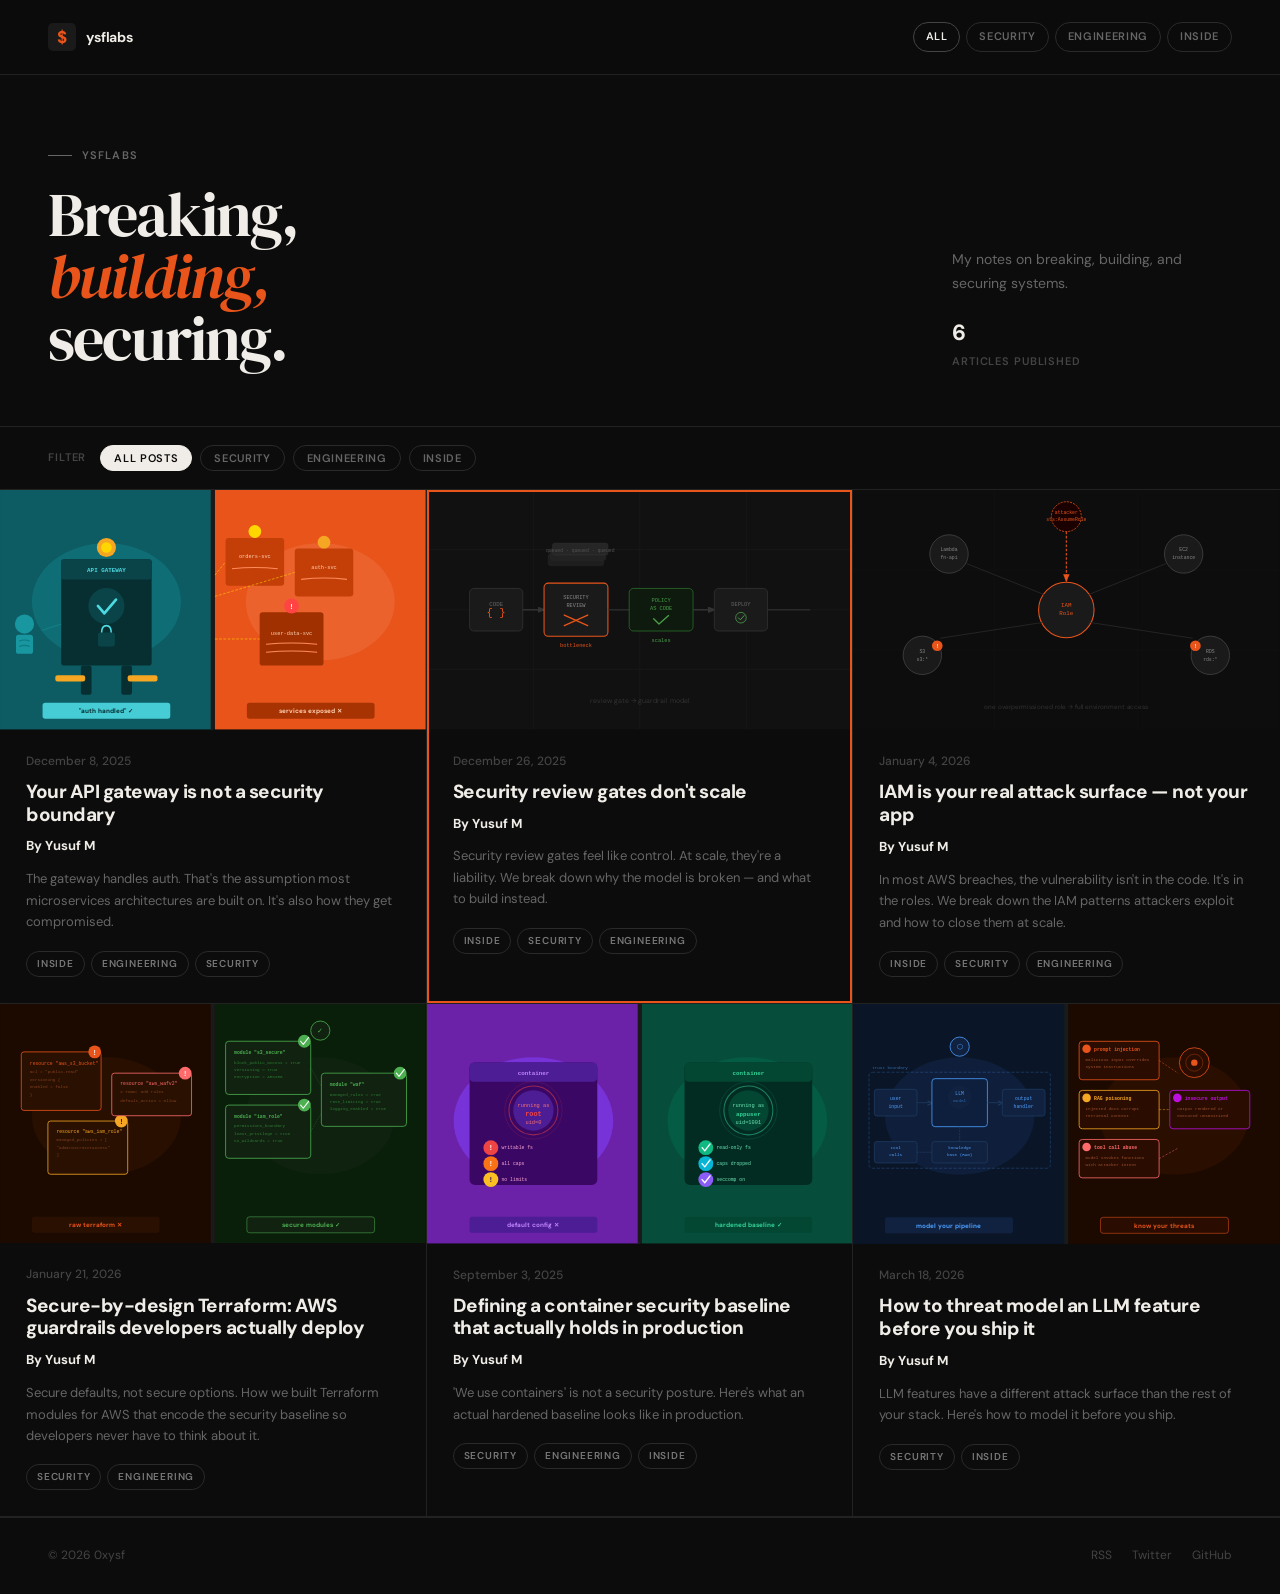
==== commit e349483e: "add favicon" ====
--- a/index.html
+++ b/index.html
@@ -3,7 +3,8 @@
 <head>
 <meta charset="UTF-8">
 <meta name="viewport" content="width=device-width, initial-scale=1.0">
-<title>ysf.root</title>
+<title>ysflabs</title>
+<link rel="icon" type="image/png" href="assets/favicon.png">
 <link rel="preconnect" href="https://fonts.googleapis.com">
 <link rel="preconnect" href="https://fonts.gstatic.com" crossorigin>
 <link href="https://fonts.googleapis.com/css2?family=DM+Sans:ital,opsz,wght@0,9..40,400;0,9..40,500;0,9..40,700;0,9..40,800;1,9..40,400&family=DM+Serif+Display:ital@0;1&display=swap" rel="stylesheet">
@@ -17,7 +18,7 @@
       <rect width="28" height="28" rx="5" fill="#1a1a1a"/>
       <text x="14" y="20" text-anchor="middle" font-family="'DM Sans', monospace" font-size="17" font-weight="800" fill="#e8541a">$</text>
     </svg>
-    <span class="logo-text">ysf.root</span>
+    <span class="logo-text">ysflabs</span>
   </a>
   <div class="header-tags">
     <a class="header-tag active" href="index.html">All</a>
@@ -29,7 +30,7 @@
 
 <section class="hero">
   <div class="hero-left">
-    <p class="hero-eyebrow">ysf.root</p>
+    <p class="hero-eyebrow">ysflabs</p>
     <h1 class="hero-title">Breaking,<br><em>building,</em><br>securing.</h1>
   </div>
   <div class="hero-right">
@@ -52,7 +53,7 @@
 <div class="blog-grid" id="blog-grid"></div>
 
 <footer class="site-footer">
-  <span class="footer-copy">© 2026 ysf.root</span>
+  <span class="footer-copy">© 2026 0xysf</span>
   <div class="footer-links">
     <a href="#">RSS</a>
     <a href="#">Twitter</a>
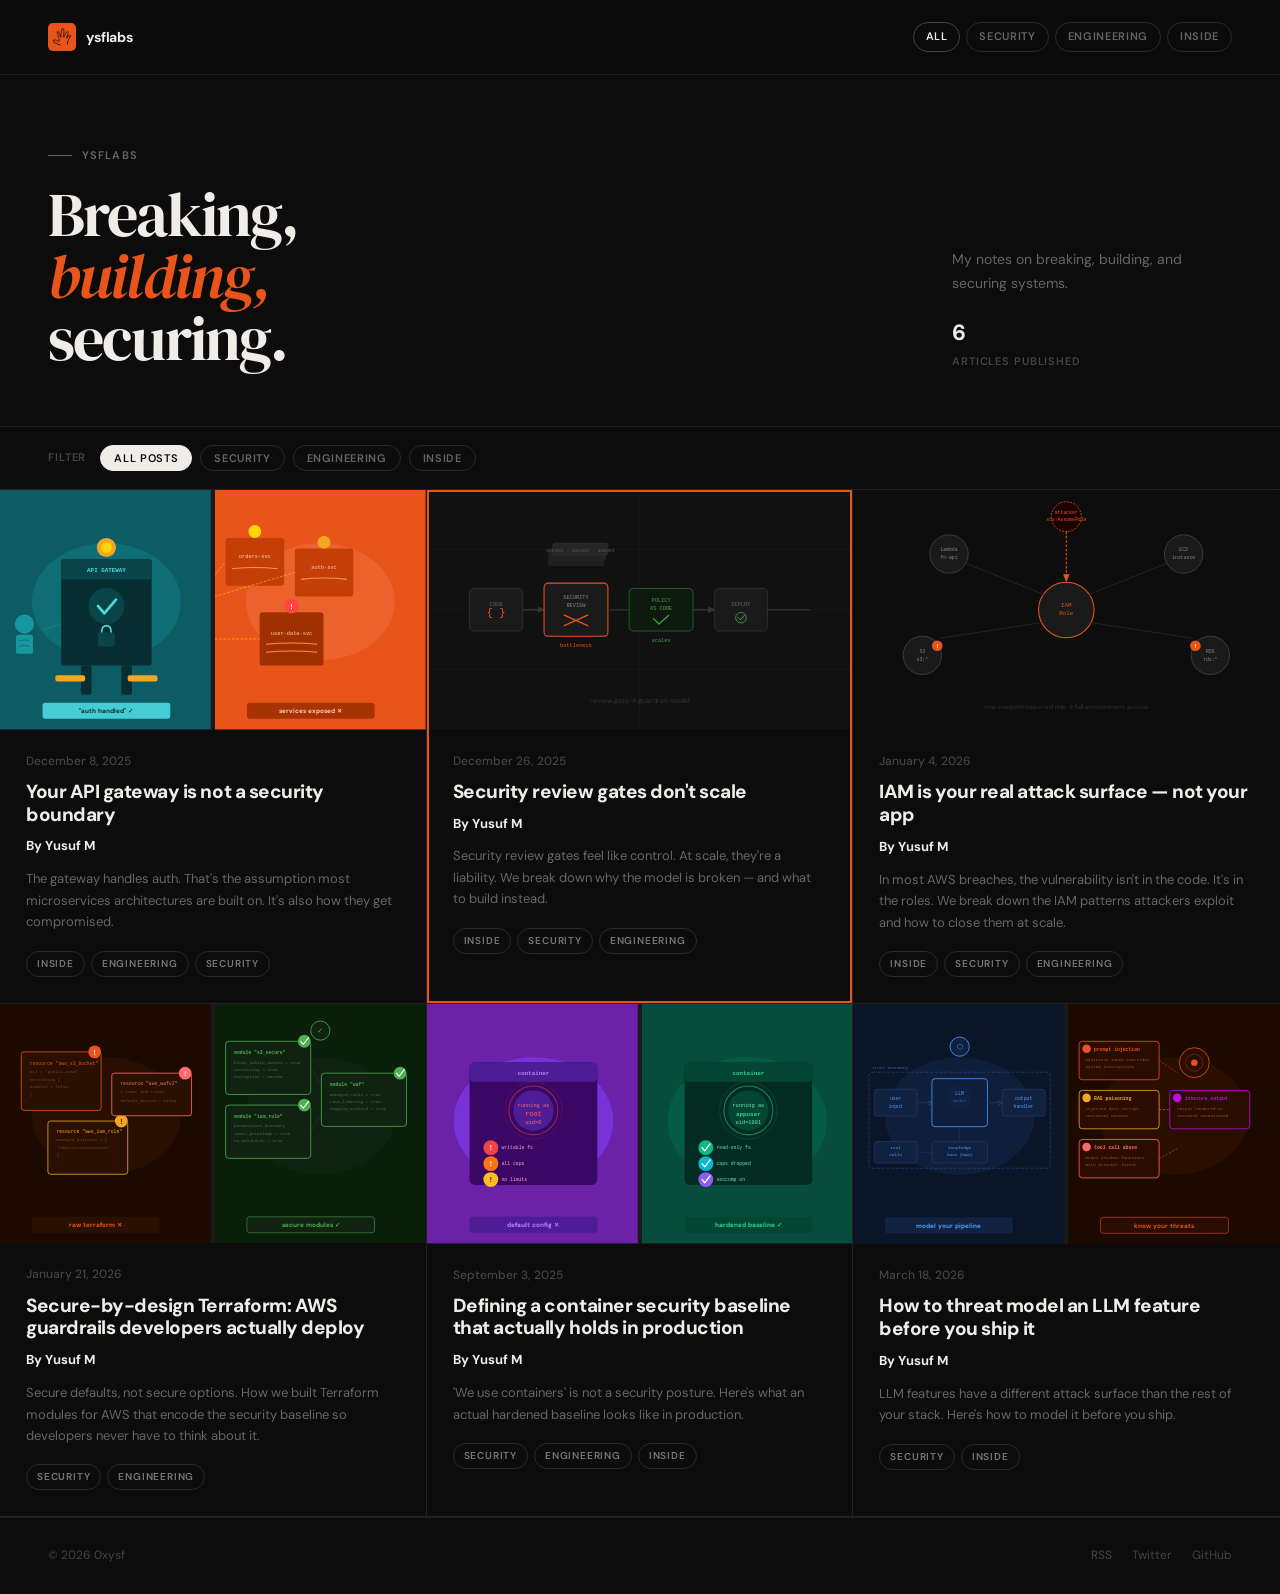
==== commit 9ab83fa1: "update logo" ====
--- a/index.html
+++ b/index.html
@@ -14,10 +14,7 @@
 
 <header class="site-header">
   <a class="site-logo" href="index.html">
-    <svg width="28" height="28" viewBox="0 0 28 28" fill="none">
-      <rect width="28" height="28" rx="5" fill="#1a1a1a"/>
-      <text x="14" y="20" text-anchor="middle" font-family="'DM Sans', monospace" font-size="17" font-weight="800" fill="#e8541a">$</text>
-    </svg>
+    <img src="assets/favicon.png" width="28" height="28" style="border-radius:5px; display:block;">
     <span class="logo-text">ysflabs</span>
   </a>
   <div class="header-tags">
